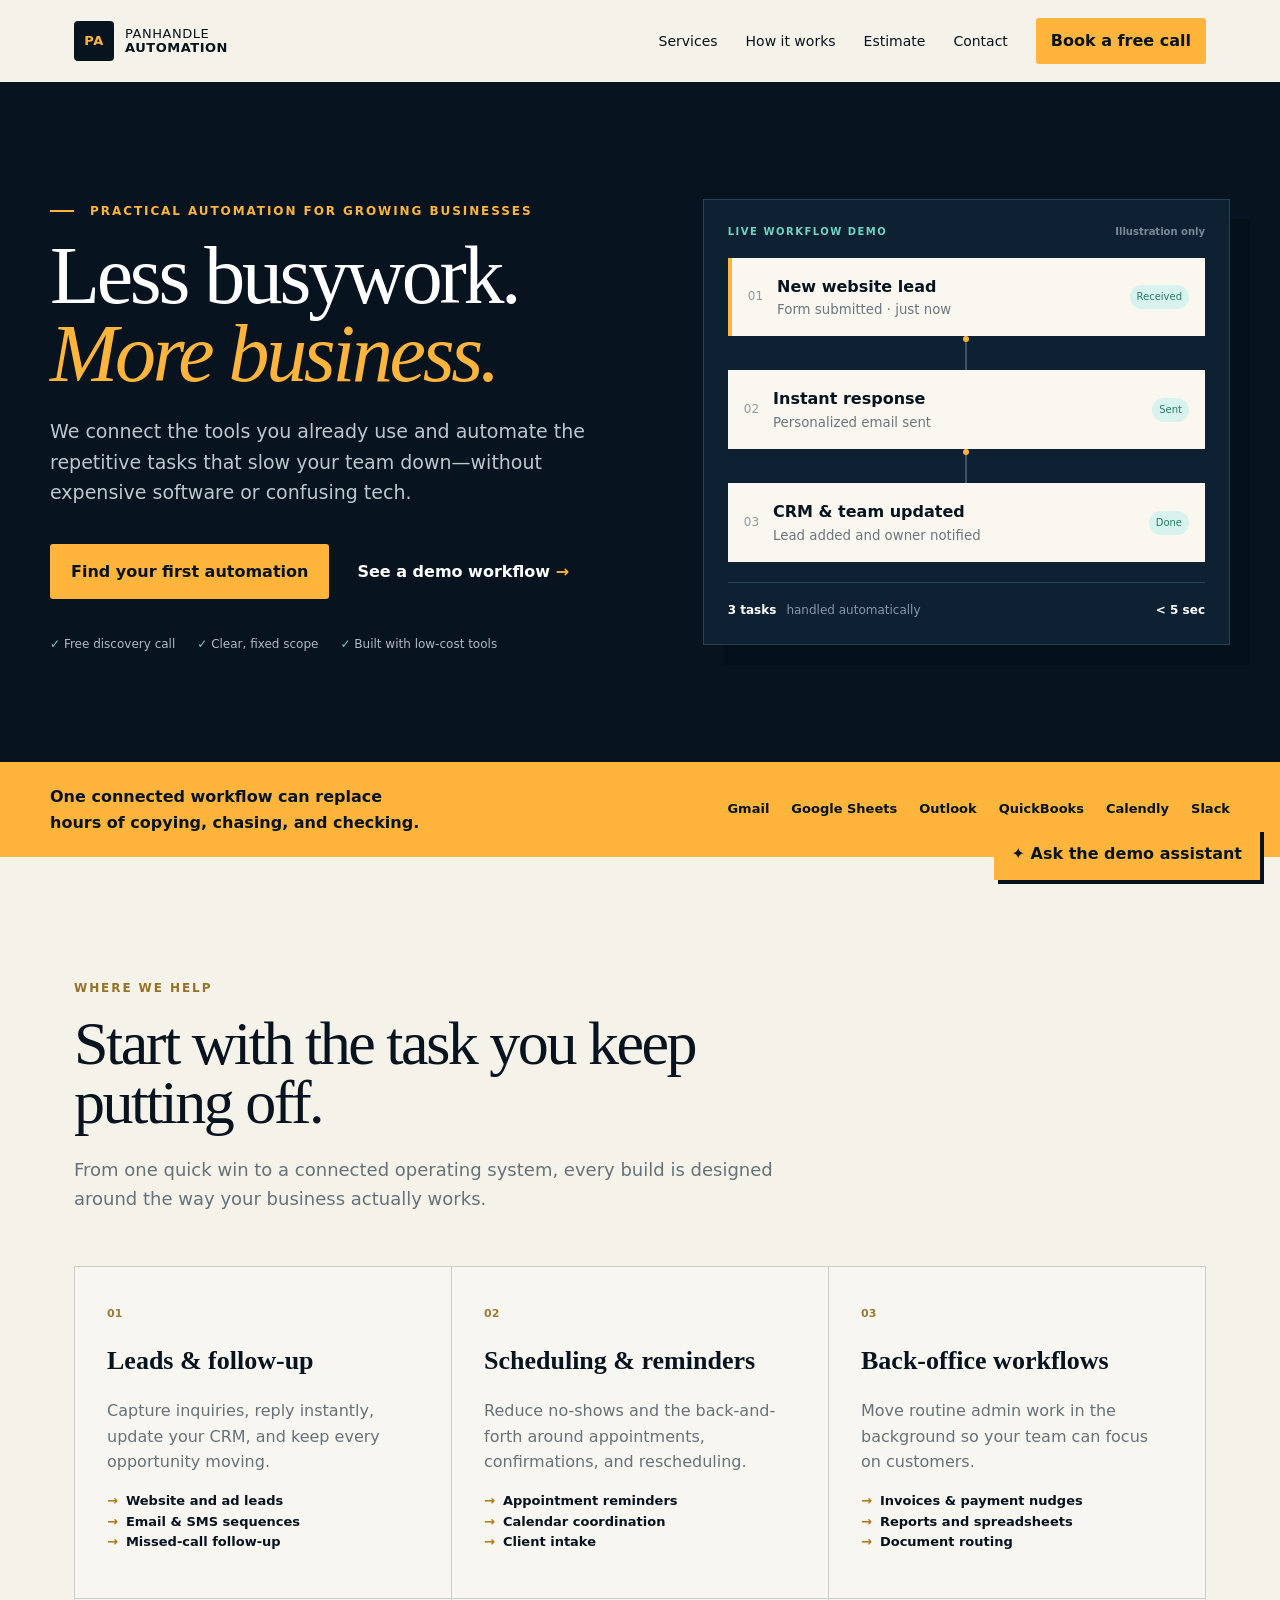
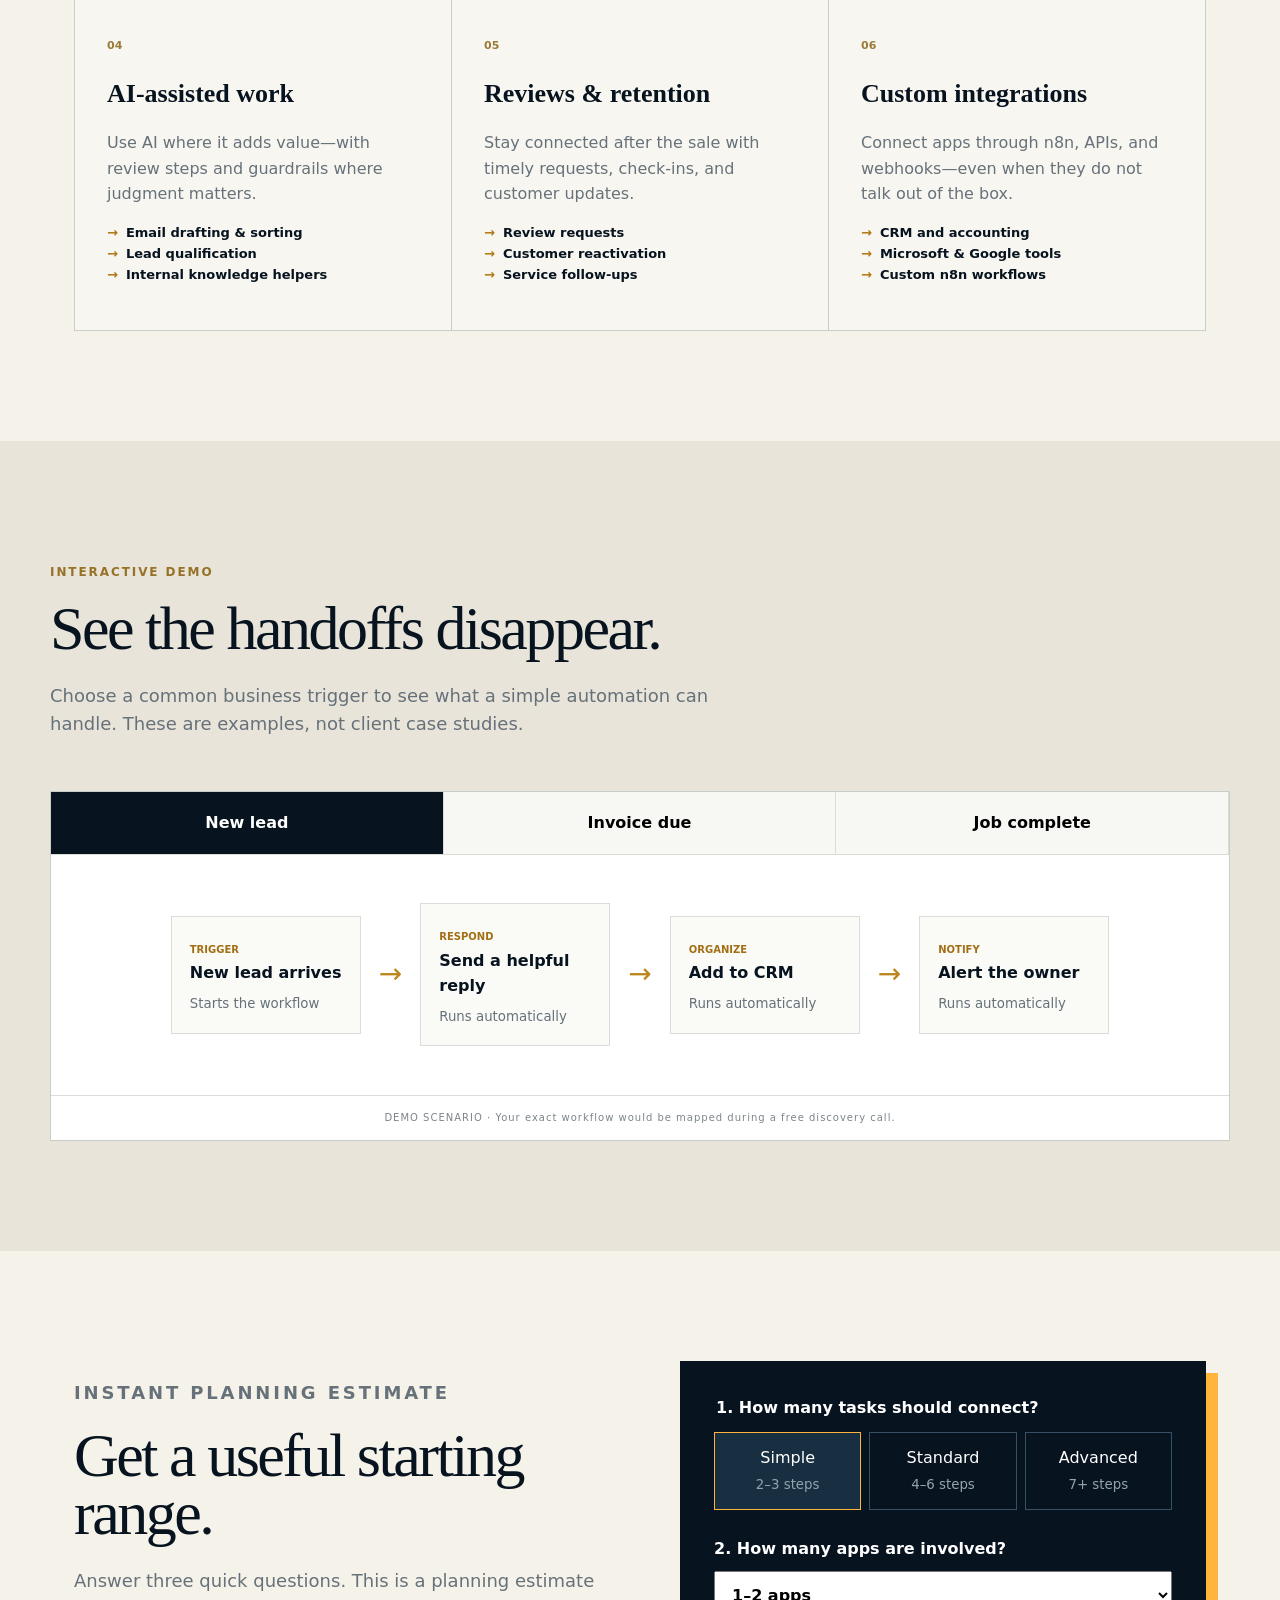
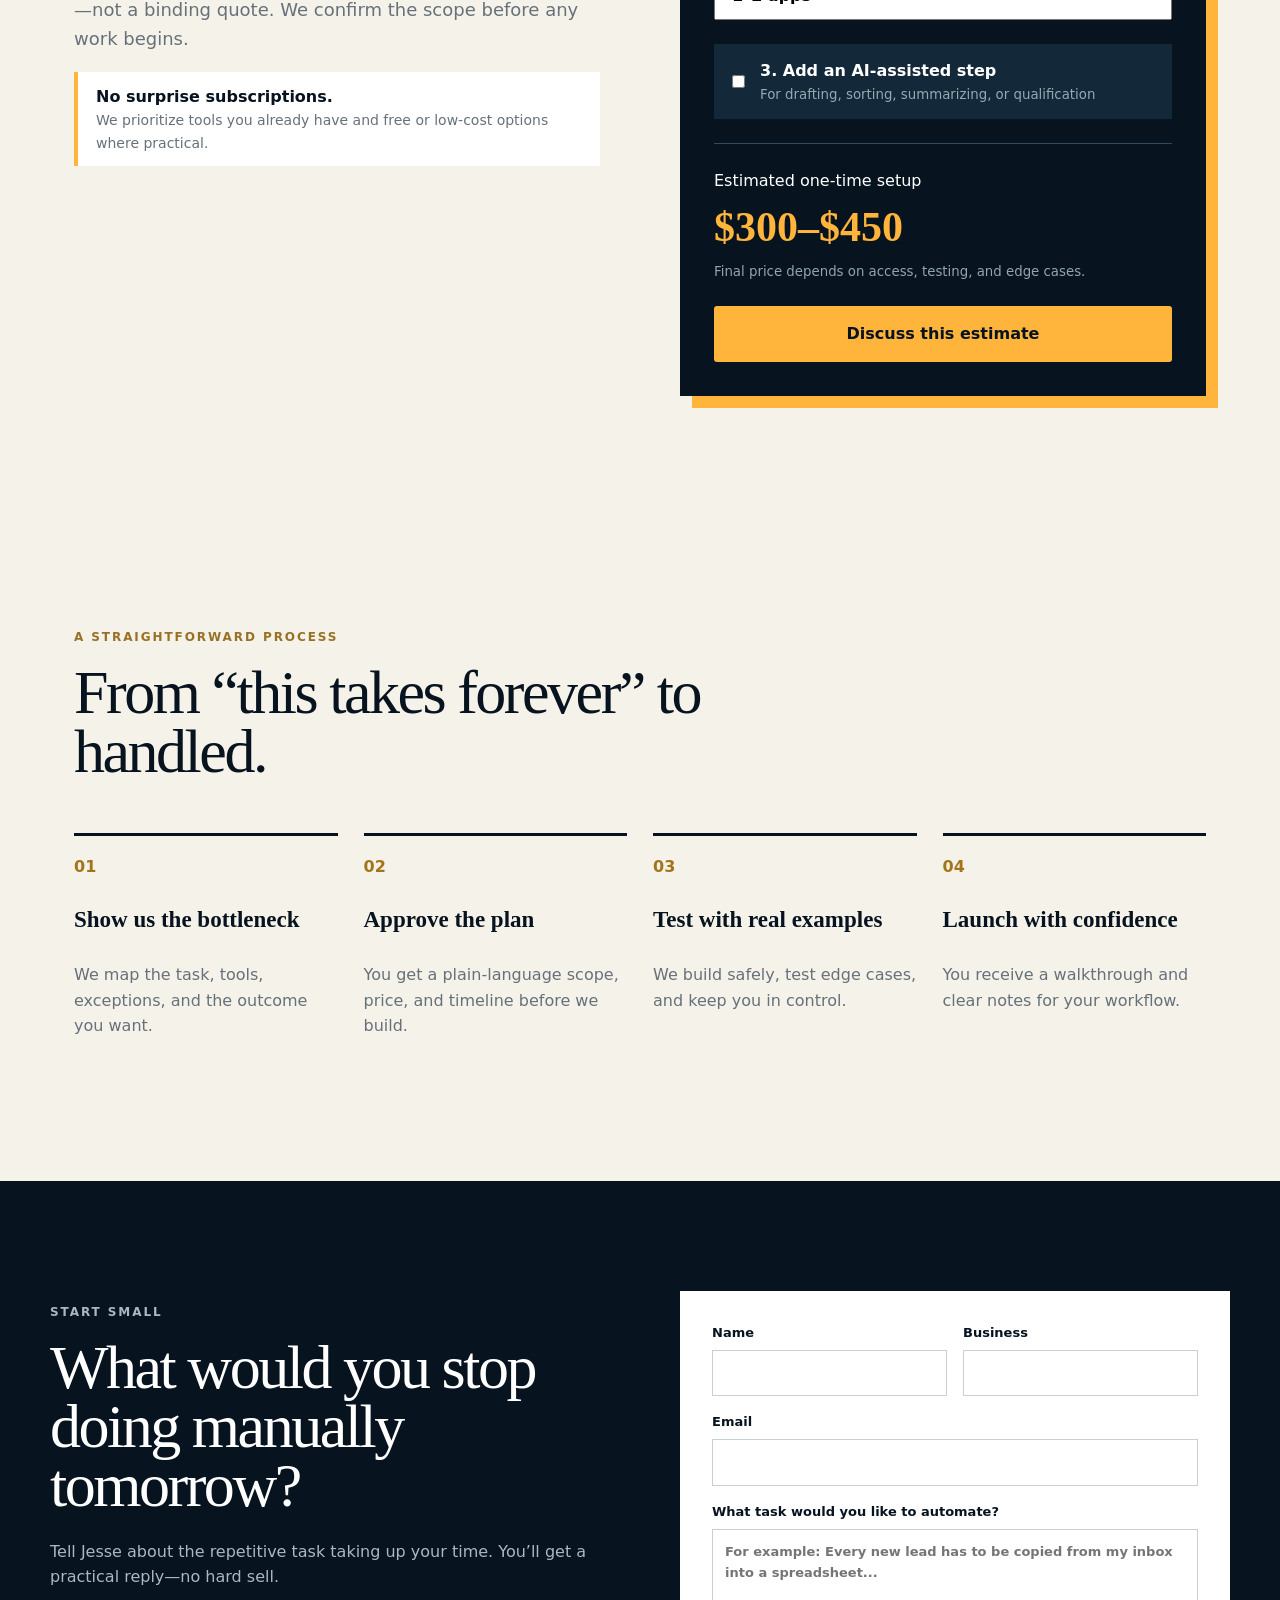
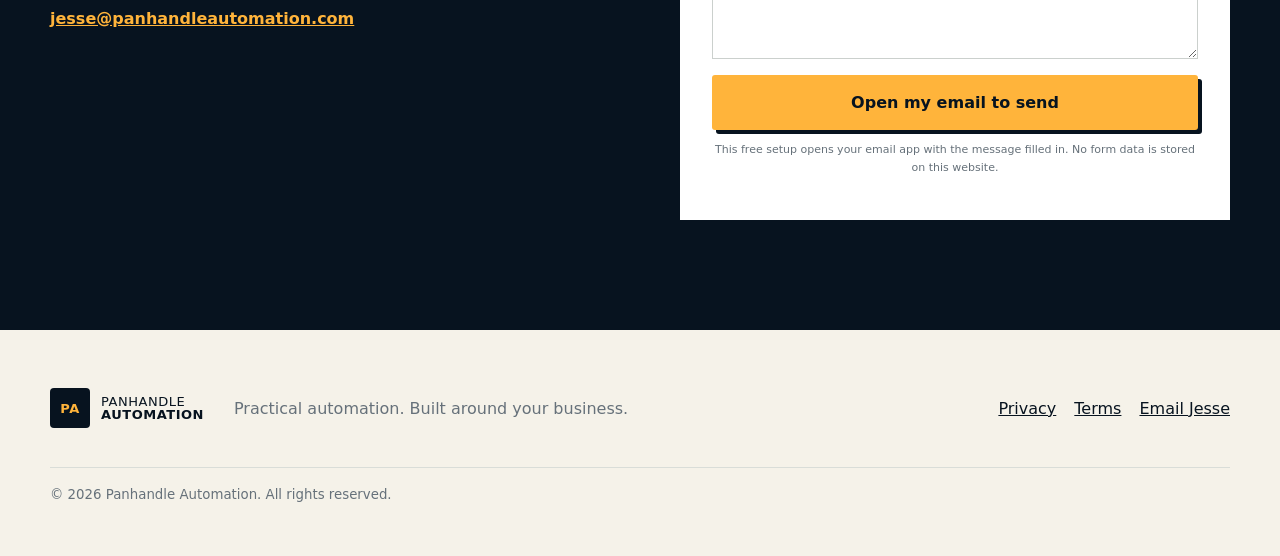
==== index.html @ 97657e89 "Add files via upload" ====
<!doctype html>
<html lang="en">
<head>
  <meta charset="utf-8">
  <meta name="viewport" content="width=device-width,initial-scale=1">
  <title>Panhandle Automation | Practical Workflow Automation for Local Business</title>
  <meta name="description" content="Panhandle Automation builds practical, low-maintenance workflows for lead follow-up, scheduling, reviews, invoicing, email, CRM, and more.">
  <meta name="theme-color" content="#07131f">
  <meta property="og:title" content="Panhandle Automation">
  <meta property="og:description" content="Less busywork. More business. Practical automation for growing teams.">
  <meta property="og:type" content="website">
  <meta property="og:url" content="https://panhandleautomation.com/">
  <meta name="twitter:card" content="summary_large_image">
  <link rel="canonical" href="https://panhandleautomation.com/">
  <link rel="icon" href="assets/favicon.svg" type="image/svg+xml">
  <link rel="stylesheet" href="assets/styles.css">
  <script type="application/ld+json">{"@context":"https://schema.org","@type":"ProfessionalService","name":"Panhandle Automation","url":"https://panhandleautomation.com/","email":"jesse@panhandleautomation.com","description":"Practical workflow automation for local and growing businesses.","areaServed":"Eastern Panhandle, West Virginia"}</script>
</head>
<body>
  <a class="skip" href="#main">Skip to content</a>
  <header class="site-header">
    <a class="brand" href="#top" aria-label="Panhandle Automation home"><span class="brand-mark">PA</span><span>Panhandle<br><b>Automation</b></span></a>
    <button class="menu" aria-expanded="false" aria-controls="nav">Menu</button>
    <nav id="nav" aria-label="Main navigation">
      <a href="#services">Services</a><a href="#workflow">How it works</a><a href="#quote">Estimate</a><a href="#contact">Contact</a>
      <a class="button small" href="mailto:jesse@panhandleautomation.com?subject=Free%20automation%20consultation">Book a free call</a>
    </nav>
  </header>

  <main id="main">
    <section class="hero" id="top">
      <div class="hero-copy reveal">
        <p class="eyebrow"><span></span> Practical automation for growing businesses</p>
        <h1>Less busywork.<br><em>More business.</em></h1>
        <p class="lede">We connect the tools you already use and automate the repetitive tasks that slow your team down—without expensive software or confusing tech.</p>
        <div class="actions"><a class="button" href="#contact">Find your first automation</a><a class="text-link" href="#workflow">See a demo workflow <span>→</span></a></div>
        <div class="trust"><span>✓ Free discovery call</span><span>✓ Clear, fixed scope</span><span>✓ Built with low-cost tools</span></div>
      </div>
      <div class="hero-visual reveal" aria-label="Example automated lead workflow">
        <div class="visual-label">LIVE WORKFLOW DEMO <span>Illustration only</span></div>
        <div class="flow-card active"><i>01</i><div><b>New website lead</b><small>Form submitted · just now</small></div><span class="status">Received</span></div>
        <div class="connector"><span></span></div>
        <div class="flow-card"><i>02</i><div><b>Instant response</b><small>Personalized email sent</small></div><span class="status">Sent</span></div>
        <div class="connector"><span></span></div>
        <div class="flow-card"><i>03</i><div><b>CRM & team updated</b><small>Lead added and owner notified</small></div><span class="status">Done</span></div>
        <div class="time-saved"><strong>3 tasks</strong><span>handled automatically</span><strong>&lt; 5 sec</strong></div>
      </div>
    </section>

    <section class="proof strip"><p>One connected workflow can replace hours of copying, chasing, and checking.</p><div><span>Gmail</span><span>Google Sheets</span><span>Outlook</span><span>QuickBooks</span><span>Calendly</span><span>Slack</span></div></section>

    <section class="section" id="services">
      <div class="section-head reveal"><p class="eyebrow">Where we help</p><h2>Start with the task you keep putting off.</h2><p>From one quick win to a connected operating system, every build is designed around the way your business actually works.</p></div>
      <div class="cards">
        <article class="service reveal"><span>01</span><h3>Leads & follow-up</h3><p>Capture inquiries, reply instantly, update your CRM, and keep every opportunity moving.</p><ul><li>Website and ad leads</li><li>Email & SMS sequences</li><li>Missed-call follow-up</li></ul></article>
        <article class="service reveal"><span>02</span><h3>Scheduling & reminders</h3><p>Reduce no-shows and the back-and-forth around appointments, confirmations, and rescheduling.</p><ul><li>Appointment reminders</li><li>Calendar coordination</li><li>Client intake</li></ul></article>
        <article class="service reveal"><span>03</span><h3>Back-office workflows</h3><p>Move routine admin work in the background so your team can focus on customers.</p><ul><li>Invoices & payment nudges</li><li>Reports and spreadsheets</li><li>Document routing</li></ul></article>
        <article class="service reveal"><span>04</span><h3>AI-assisted work</h3><p>Use AI where it adds value—with review steps and guardrails where judgment matters.</p><ul><li>Email drafting & sorting</li><li>Lead qualification</li><li>Internal knowledge helpers</li></ul></article>
        <article class="service reveal"><span>05</span><h3>Reviews & retention</h3><p>Stay connected after the sale with timely requests, check-ins, and customer updates.</p><ul><li>Review requests</li><li>Customer reactivation</li><li>Service follow-ups</li></ul></article>
        <article class="service reveal"><span>06</span><h3>Custom integrations</h3><p>Connect apps through n8n, APIs, and webhooks—even when they do not talk out of the box.</p><ul><li>CRM and accounting</li><li>Microsoft & Google tools</li><li>Custom n8n workflows</li></ul></article>
      </div>
    </section>

    <section class="section workflow-section" id="workflow">
      <div class="section-head reveal"><p class="eyebrow">Interactive demo</p><h2>See the handoffs disappear.</h2><p>Choose a common business trigger to see what a simple automation can handle. These are examples, not client case studies.</p></div>
      <div class="demo reveal">
        <div class="demo-tabs" role="tablist" aria-label="Workflow examples">
          <button class="tab active" role="tab" aria-selected="true" data-flow="lead">New lead</button>
          <button class="tab" role="tab" aria-selected="false" data-flow="invoice">Invoice due</button>
          <button class="tab" role="tab" aria-selected="false" data-flow="review">Job complete</button>
        </div>
        <div class="demo-canvas" id="demoCanvas"></div>
        <p class="demo-note">DEMO SCENARIO · Your exact workflow would be mapped during a free discovery call.</p>
      </div>
    </section>

    <section class="section quote-section" id="quote">
      <div class="quote-copy reveal"><p class="eyebrow">Instant planning estimate</p><h2>Get a useful starting range.</h2><p>Answer three quick questions. This is a planning estimate—not a binding quote. We confirm the scope before any work begins.</p><div class="quote-promise"><b>No surprise subscriptions.</b><span>We prioritize tools you already have and free or low-cost options where practical.</span></div></div>
      <form class="calculator reveal" id="calculator">
        <fieldset><legend>1. How many tasks should connect?</legend><div class="choice-row"><label><input type="radio" name="steps" value="300" checked><span>Simple<br><small>2–3 steps</small></span></label><label><input type="radio" name="steps" value="650"><span>Standard<br><small>4–6 steps</small></span></label><label><input type="radio" name="steps" value="1200"><span>Advanced<br><small>7+ steps</small></span></label></div></fieldset>
        <label class="select-label">2. How many apps are involved?<select id="apps"><option value="0">1–2 apps</option><option value="200">3–4 apps</option><option value="450">5+ apps or a custom API</option></select></label>
        <label class="check"><input id="ai" type="checkbox" value="250"><span><b>3. Add an AI-assisted step</b><small>For drafting, sorting, summarizing, or qualification</small></span></label>
        <div class="estimate"><span>Estimated one-time setup</span><strong id="estimate">$300–$500</strong><small>Final price depends on access, testing, and edge cases.</small></div>
        <a class="button full" id="estimateLink" href="mailto:jesse@panhandleautomation.com">Discuss this estimate</a>
      </form>
    </section>

    <section class="section process">
      <div class="section-head reveal"><p class="eyebrow">A straightforward process</p><h2>From “this takes forever” to handled.</h2></div>
      <ol><li class="reveal"><b>01</b><h3>Show us the bottleneck</h3><p>We map the task, tools, exceptions, and the outcome you want.</p></li><li class="reveal"><b>02</b><h3>Approve the plan</h3><p>You get a plain-language scope, price, and timeline before we build.</p></li><li class="reveal"><b>03</b><h3>Test with real examples</h3><p>We build safely, test edge cases, and keep you in control.</p></li><li class="reveal"><b>04</b><h3>Launch with confidence</h3><p>You receive a walkthrough and clear notes for your workflow.</p></li></ol>
    </section>

    <section class="section contact" id="contact">
      <div class="contact-copy reveal"><p class="eyebrow">Start small</p><h2>What would you stop doing manually tomorrow?</h2><p>Tell Jesse about the repetitive task taking up your time. You’ll get a practical reply—no hard sell.</p><a href="mailto:jesse@panhandleautomation.com">jesse@panhandleautomation.com</a></div>
      <form class="contact-form reveal" id="contactForm">
        <div class="field-pair"><label>Name<input required name="name" autocomplete="name"></label><label>Business<input name="business" autocomplete="organization"></label></div>
        <label>Email<input required type="email" name="email" autocomplete="email"></label>
        <label>What task would you like to automate?<textarea required name="message" rows="5" placeholder="For example: Every new lead has to be copied from my inbox into a spreadsheet..."></textarea></label>
        <button class="button full" type="submit">Open my email to send</button>
        <p class="form-note">This free setup opens your email app with the message filled in. No form data is stored on this website.</p>
      </form>
    </section>
  </main>

  <footer><a class="brand" href="#top"><span class="brand-mark">PA</span><span>Panhandle<br><b>Automation</b></span></a><p>Practical automation. Built around your business.</p><div><a href="privacy.html">Privacy</a><a href="terms.html">Terms</a><a href="mailto:jesse@panhandleautomation.com">Email Jesse</a></div><small>© <span id="year"></span> Panhandle Automation. All rights reserved.</small></footer>

  <button class="assistant-launch" id="assistantLaunch" aria-expanded="false" aria-controls="assistant"><span>✦</span> Ask the demo assistant</button>
  <aside class="assistant" id="assistant" aria-hidden="true">
    <div class="assistant-head"><div><span>✦</span><b>Automation Finder</b><small>Demo lead assistant</small></div><button id="assistantClose" aria-label="Close assistant">×</button></div>
    <div class="chat" id="chat"><div class="bot">Hi! I can help you spot a good first automation. What takes the most time right now?</div></div>
    <div class="quick" id="quick"><button>Following up with leads</button><button>Scheduling & reminders</button><button>Invoices & admin</button><button>Something else</button></div>
    <p class="assistant-note">DEMO ONLY · No AI service or data storage</p>
  </aside>
  <script src="assets/app.js"></script>
</body>
</html>
---- assets/styles.css ----
:root{--ink:#07131f;--paper:#f5f2e9;--white:#fff;--amber:#ffb43b;--aqua:#6dd5c3;--muted:#66717a;--line:#d9ddd8;--max:1180px}*{box-sizing:border-box}html{scroll-behavior:smooth}body{margin:0;background:var(--paper);color:var(--ink);font-family:Inter,ui-sans-serif,system-ui,-apple-system,"Segoe UI",sans-serif;line-height:1.6}a{color:inherit}button,input,select,textarea{font:inherit}.skip{position:absolute;left:-999px;top:8px;background:#fff;padding:10px;z-index:100}.skip:focus{left:8px}.site-header{height:82px;display:flex;align-items:center;justify-content:space-between;max-width:var(--max);margin:auto;padding:0 24px}.brand{display:flex;gap:11px;align-items:center;text-decoration:none;font-size:13px;line-height:1.05;letter-spacing:.04em;text-transform:uppercase}.brand-mark{width:40px;height:40px;display:grid;place-items:center;background:var(--ink);color:var(--amber);font-weight:900;border-radius:4px}.site-header nav{display:flex;align-items:center;gap:28px}.site-header nav>a:not(.button){font-size:14px;text-decoration:none}.menu{display:none}.button{display:inline-flex;align-items:center;justify-content:center;background:var(--amber);color:var(--ink);border:0;border-radius:3px;padding:15px 21px;font-weight:800;text-decoration:none;cursor:pointer;box-shadow:4px 4px 0 var(--ink);transition:.2s}.button:hover{transform:translate(-2px,-2px);box-shadow:6px 6px 0 var(--ink)}.button.small{padding:10px 15px;box-shadow:none}.button.full{width:100%}.hero{min-height:680px;background:var(--ink);color:#fff;padding:92px max(24px,calc((100vw - var(--max))/2));display:grid;grid-template-columns:1.05fr .95fr;gap:70px;align-items:center;overflow:hidden}.eyebrow{font-size:12px;font-weight:900;text-transform:uppercase;letter-spacing:.16em;color:#977126}.hero .eyebrow{color:var(--amber)}.eyebrow span{display:inline-block;width:24px;height:2px;background:currentColor;vertical-align:middle;margin-right:10px}.hero h1,.section h2,.contact h2{font-family:Georgia,"Times New Roman",serif;font-weight:400;letter-spacing:-.04em;line-height:.95;margin:16px 0 24px}.hero h1{font-size:clamp(52px,6.4vw,88px)}.hero h1 em{color:var(--amber);font-weight:400}.lede{font-size:19px;color:#bdc8ce;max-width:620px}.actions{display:flex;align-items:center;gap:28px;margin:36px 0}.text-link{color:#fff;font-weight:700;text-decoration:none}.text-link span{color:var(--amber)}.trust{display:flex;gap:22px;flex-wrap:wrap;color:#aebbc2;font-size:12px}.trust span::first-letter{color:var(--aqua)}.hero-visual{background:#0d2132;border:1px solid #274052;padding:24px;box-shadow:20px 20px 0 #04101a;transform:rotate(1deg)}.visual-label{display:flex;justify-content:space-between;color:var(--aqua);font-size:10px;letter-spacing:.15em;font-weight:800;margin-bottom:18px}.visual-label span{color:#768b98;letter-spacing:0}.flow-card{display:flex;align-items:center;gap:14px;background:#f9f7ef;color:var(--ink);padding:16px}.flow-card.active{border-left:4px solid var(--amber)}.flow-card i{font-style:normal;color:#929ba0;font-size:12px}.flow-card div{display:flex;flex-direction:column;flex:1}.flow-card small{color:#6b767e}.status{font-size:10px;color:#237d69;background:#d8f3ed;padding:4px 7px;border-radius:20px}.connector{height:34px;width:2px;background:#3a5668;margin:auto;position:relative}.connector span{position:absolute;width:6px;height:6px;border-radius:50%;background:var(--amber);left:-2px;animation:travel 2s infinite}.time-saved{display:grid;grid-template-columns:auto 1fr auto;gap:10px;align-items:center;border-top:1px solid #2c4557;margin-top:20px;padding-top:18px;font-size:12px;color:#8299a7}.time-saved strong{color:#fff}.strip{background:var(--amber);padding:22px max(24px,calc((100vw - var(--max))/2));display:flex;justify-content:space-between;align-items:center;gap:20px}.strip p{font-weight:800;margin:0;max-width:380px}.strip div{display:flex;gap:22px;flex-wrap:wrap;font-size:13px;font-weight:800}.section{max-width:var(--max);margin:auto;padding:110px 24px}.section-head{max-width:700px;margin-bottom:52px}.section h2,.contact h2{font-size:clamp(40px,5vw,62px)}.section-head>p:last-child{color:var(--muted);font-size:18px}.cards{display:grid;grid-template-columns:repeat(3,1fr);border-top:1px solid #c9cec9;border-left:1px solid #c9cec9}.service{padding:32px;border-right:1px solid #c9cec9;border-bottom:1px solid #c9cec9;background:rgba(255,255,255,.3);transition:.2s}.service:hover{background:#fff;transform:translateY(-4px)}.service>span{color:#9a7a37;font-size:11px;font-weight:900}.service h3{font-family:Georgia,serif;font-size:26px;margin:16px 0 8px}.service p{color:var(--muted)}.service ul{list-style:none;padding:0;font-size:13px;font-weight:700}.service li::before{content:"→";color:#b27714;margin-right:8px}.workflow-section{max-width:none;background:#e8e4d9;padding-left:max(24px,calc((100vw - var(--max))/2));padding-right:max(24px,calc((100vw - var(--max))/2))}.demo{background:#fff;border:1px solid #c8cdc9}.demo-tabs{display:flex;border-bottom:1px solid var(--line)}.tab{flex:1;border:0;border-right:1px solid var(--line);padding:18px;background:#f7f7f4;font-weight:800;cursor:pointer}.tab.active{background:var(--ink);color:#fff}.demo-canvas{min-height:240px;padding:42px;display:flex;align-items:center;justify-content:center;gap:18px}.node{width:190px;min-height:118px;padding:18px;border:1px solid var(--line);background:#fafaf7;position:relative}.node b,.node small{display:block}.node small{color:var(--muted);margin-top:7px}.node i{font-style:normal;font-size:10px;color:#a26f14;font-weight:900}.arrow{font-size:28px;color:#bd851e;animation:pulse 1.6s infinite}.demo-note{font-size:10px;text-align:center;color:#7b858a;letter-spacing:.1em;border-top:1px solid var(--line);padding:14px;margin:0}.quote-section{display:grid;grid-template-columns:1fr 1fr;gap:80px}.quote-copy>p{color:var(--muted);font-size:18px}.quote-promise{border-left:4px solid var(--amber);padding:12px 18px;display:flex;flex-direction:column;background:#fff}.quote-promise span{color:var(--muted);font-size:14px}.calculator{background:var(--ink);color:#fff;padding:34px;box-shadow:12px 12px 0 var(--amber)}fieldset{border:0;padding:0;margin:0 0 26px}legend,.select-label{font-weight:800;margin-bottom:12px;display:block}.choice-row{display:grid;grid-template-columns:repeat(3,1fr);gap:8px}.choice-row input{position:absolute;opacity:0}.choice-row span{display:block;border:1px solid #365064;padding:12px;text-align:center;cursor:pointer}.choice-row input:checked+span{border-color:var(--amber);background:#182f41}.choice-row small{color:#91a5b0}.select-label select{width:100%;padding:13px;margin-top:10px}.check{display:flex;gap:12px;background:#13293a;padding:14px;margin:24px 0}.check span{display:flex;flex-direction:column}.check small{color:#96a8b2}.estimate{border-top:1px solid #324a5a;padding:24px 0;display:flex;flex-direction:column}.estimate strong{font-family:Georgia,serif;color:var(--amber);font-size:42px}.estimate small{color:#91a5b0}.process ol{list-style:none;padding:0;display:grid;grid-template-columns:repeat(4,1fr);gap:26px}.process li{border-top:3px solid var(--ink);padding-top:18px}.process li b{color:#a4741b}.process li h3{font-family:Georgia,serif;font-size:23px}.process li p{color:var(--muted)}.contact{max-width:none;background:var(--ink);color:#fff;padding-left:max(24px,calc((100vw - var(--max))/2));padding-right:max(24px,calc((100vw - var(--max))/2));display:grid;grid-template-columns:1fr 1fr;gap:80px}.contact-copy>p{color:#aab8c0}.contact-copy>a{color:var(--amber);font-weight:800}.contact-form{background:#fff;color:var(--ink);padding:32px}.contact-form label{display:flex;flex-direction:column;font-size:13px;font-weight:800;margin-bottom:16px}.contact-form input,.contact-form textarea{margin-top:6px;padding:12px;border:1px solid #cbd0cd}.field-pair{display:grid;grid-template-columns:1fr 1fr;gap:16px}.form-note{font-size:11px;color:var(--muted);text-align:center}footer{padding:50px max(24px,calc((100vw - var(--max))/2));display:grid;grid-template-columns:auto 1fr auto;gap:30px;align-items:center}footer p{color:var(--muted)}footer div{display:flex;gap:18px}footer small{grid-column:1/-1;color:var(--muted);border-top:1px solid var(--line);padding-top:16px}.assistant-launch{position:fixed;right:20px;bottom:20px;z-index:20;border:0;background:var(--amber);color:var(--ink);padding:13px 18px;font-weight:900;box-shadow:4px 4px 0 var(--ink);cursor:pointer}.assistant{position:fixed;right:20px;bottom:76px;width:min(380px,calc(100vw - 30px));background:#fff;z-index:30;box-shadow:0 18px 70px #0005;border:1px solid #cdd2ce;display:none}.assistant.open{display:block}.assistant-head{background:var(--ink);color:#fff;padding:16px;display:flex;justify-content:space-between}.assistant-head>div{display:grid;grid-template-columns:auto 1fr;column-gap:10px}.assistant-head>div span{grid-row:1/3;color:var(--amber)}.assistant-head small{color:#9cafba}.assistant-head button{border:0;background:transparent;color:#fff;font-size:24px}.chat{padding:18px;max-height:250px;overflow:auto}.bot,.user{padding:11px 13px;border-radius:10px;margin-bottom:10px;font-size:14px}.bot{background:#edf0ed;margin-right:35px}.user{background:#ffdf9d;margin-left:45px}.quick{display:grid;gap:7px;padding:0 18px 14px}.quick button{border:1px solid #c6ccc8;background:#fff;padding:9px;text-align:left;cursor:pointer}.assistant-note{font-size:9px;text-align:center;color:#78838a;border-top:1px solid var(--line);padding:8px;margin:0}.reveal{opacity:0;transform:translateY(18px);transition:.7s}.reveal.visible{opacity:1;transform:none}@keyframes travel{from{top:0}to{top:28px}}@keyframes pulse{50%{transform:translateX(5px);opacity:.5}}@media(max-width:850px){.site-header nav{display:none;position:absolute;z-index:10;top:72px;left:12px;right:12px;background:#fff;padding:20px;flex-direction:column;align-items:stretch;box-shadow:0 12px 30px #0002}.site-header nav.open{display:flex}.menu{display:block;border:1px solid var(--ink);background:transparent;padding:8px 12px}.hero{grid-template-columns:1fr;padding-top:70px}.strip{align-items:flex-start;flex-direction:column}.cards{grid-template-columns:1fr 1fr}.quote-section,.contact{grid-template-columns:1fr}.process ol{grid-template-columns:1fr 1fr}.demo-canvas{overflow:auto;justify-content:flex-start}.node{min-width:170px}footer{grid-template-columns:1fr}footer small{grid-column:auto}}@media(max-width:560px){.hero{padding:62px 20px}.hero h1{font-size:50px}.actions{align-items:flex-start;flex-direction:column}.cards{grid-template-columns:1fr}.section{padding:78px 20px}.choice-row{grid-template-columns:1fr}.process ol{grid-template-columns:1fr}.field-pair{grid-template-columns:1fr}.demo-canvas{padding:24px 15px}.node{min-width:145px}.arrow{font-size:20px}footer div{flex-direction:column}.assistant-launch{font-size:12px}}@media(prefers-reduced-motion:reduce){html{scroll-behavior:auto}.reveal{opacity:1;transform:none;transition:none}.connector span,.arrow{animation:none}}
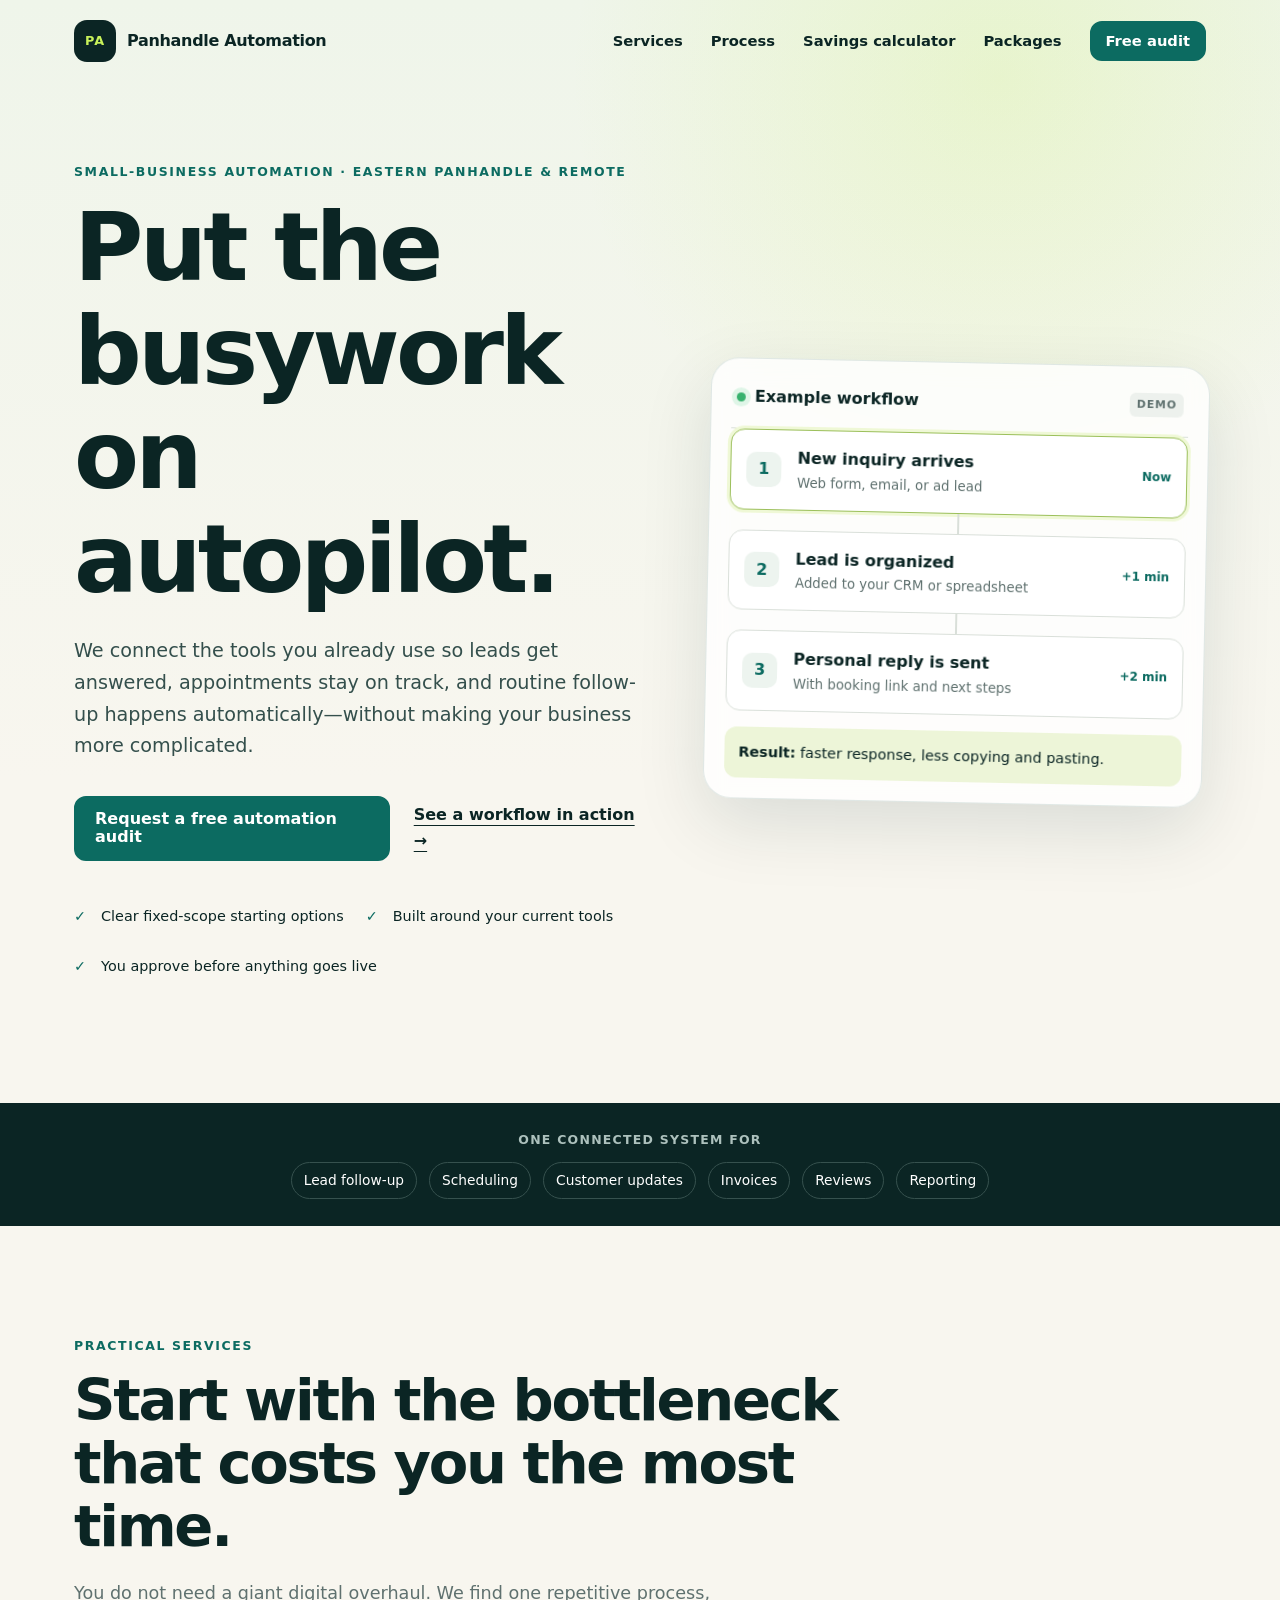
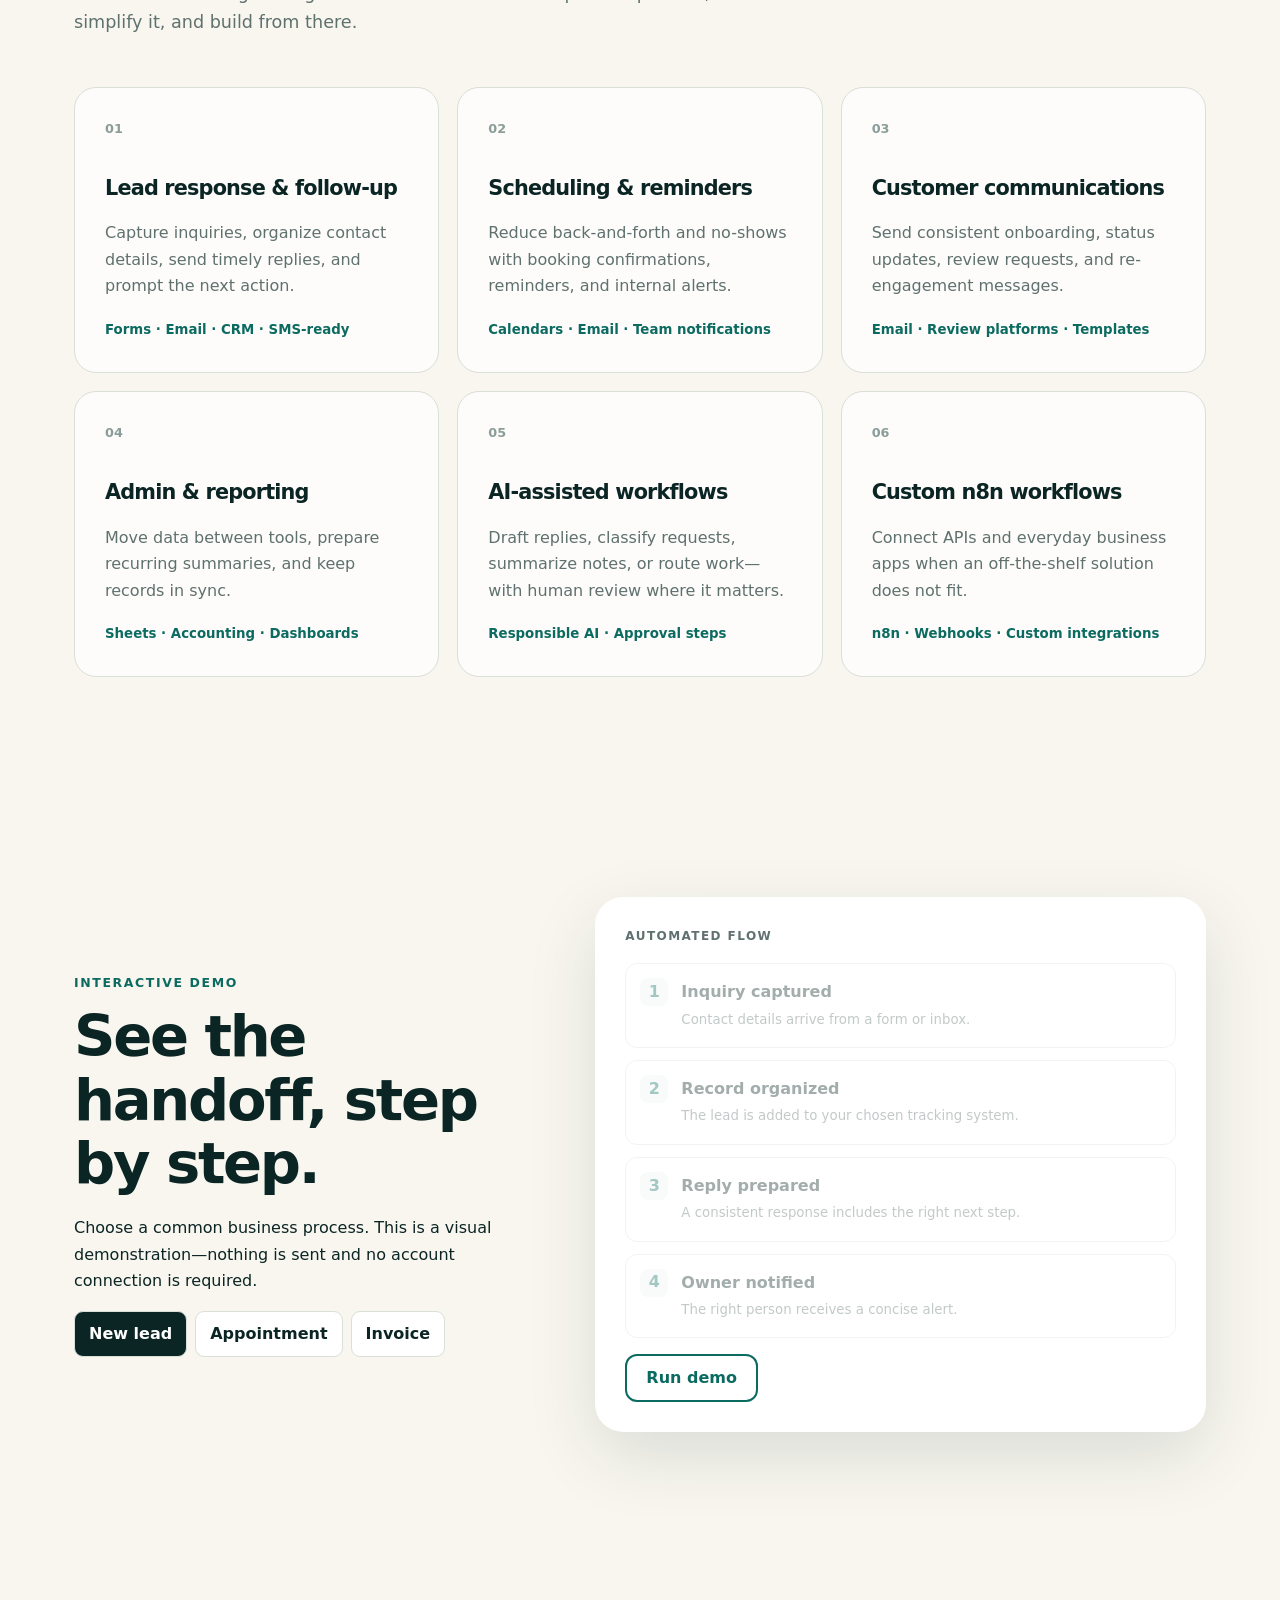
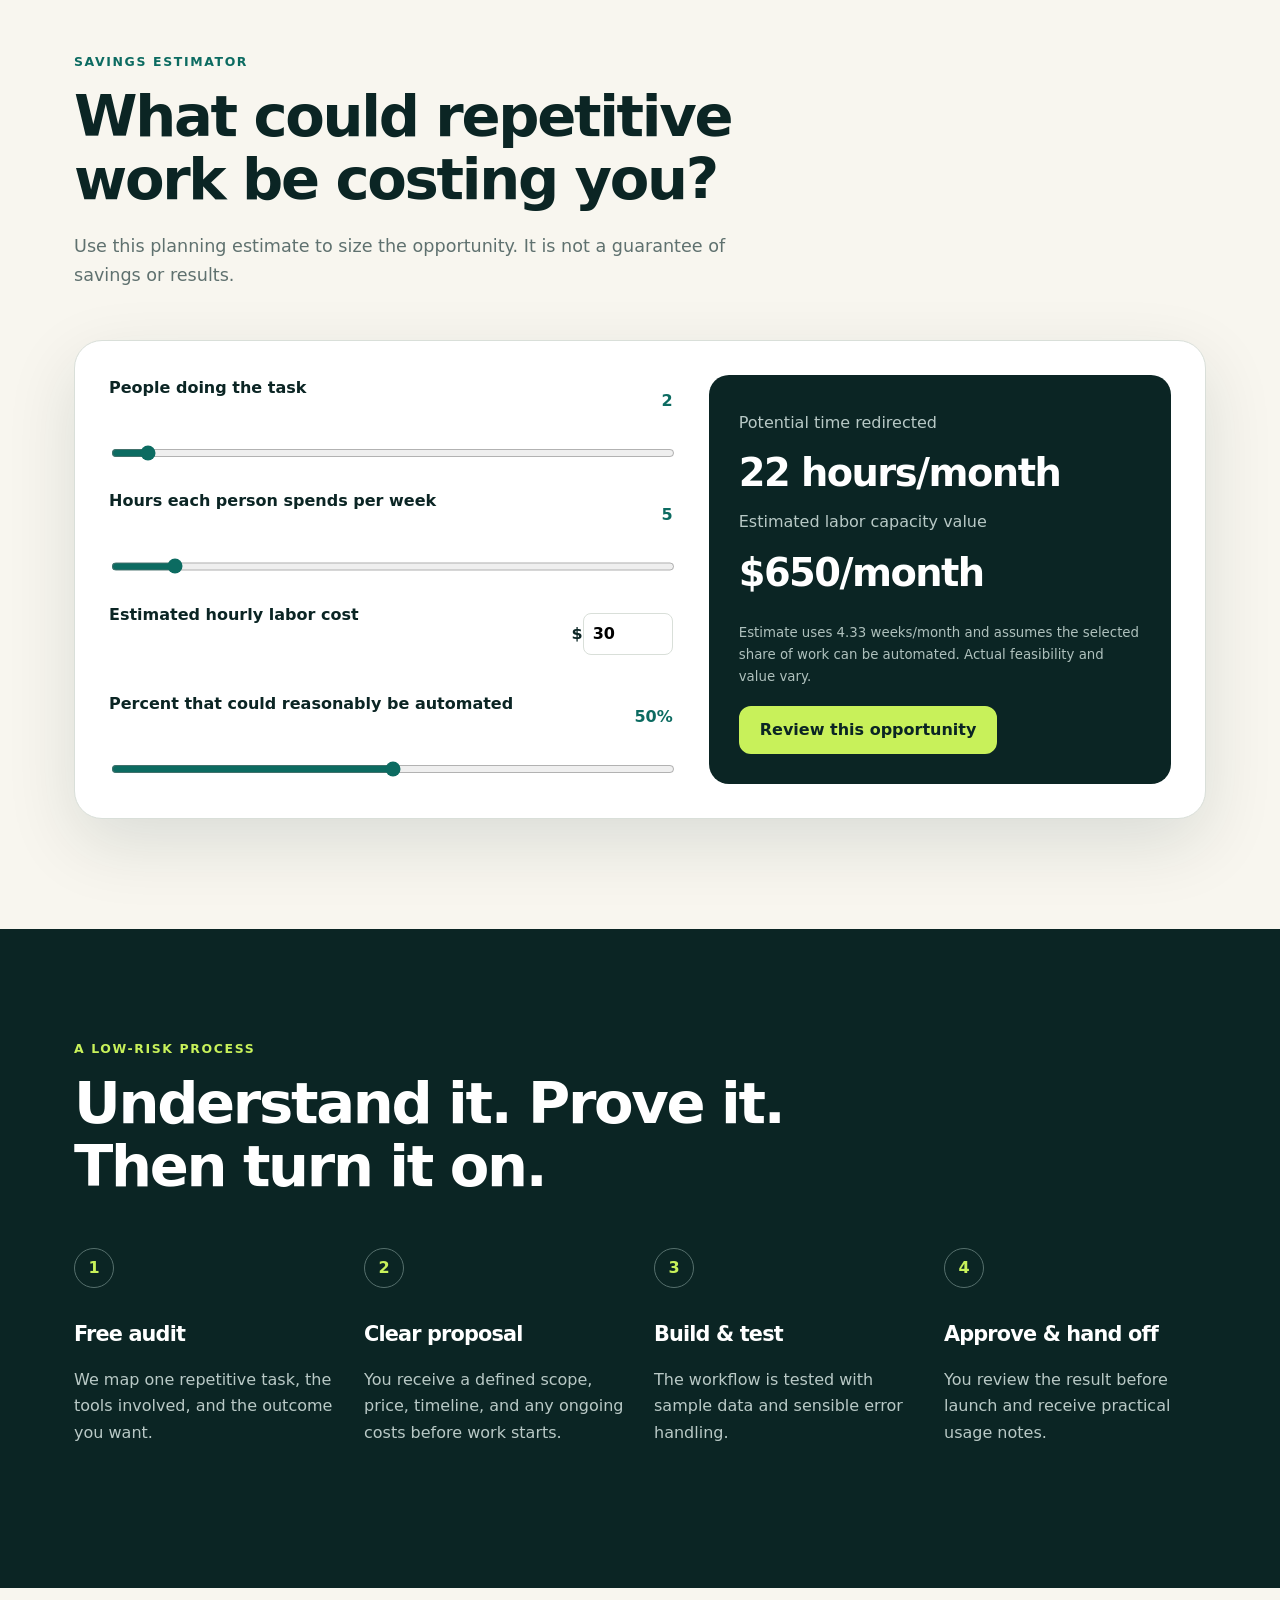
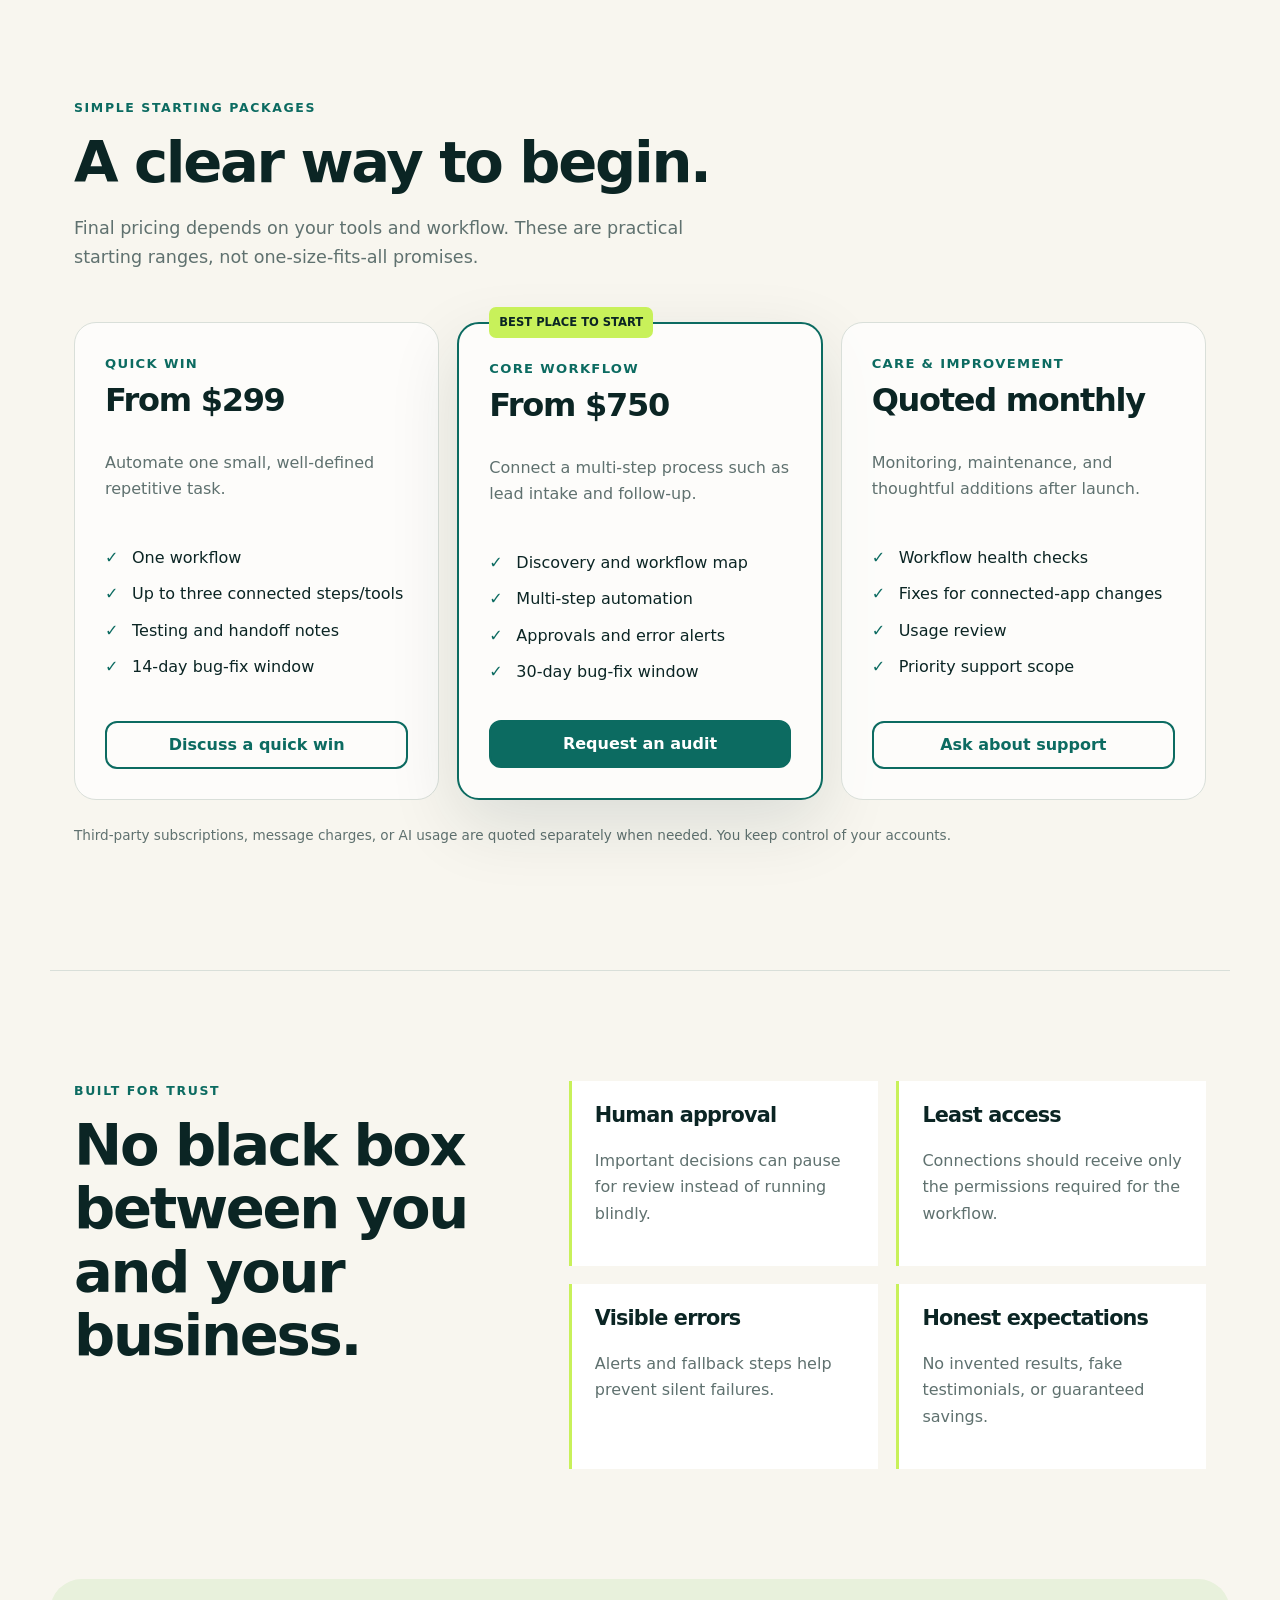
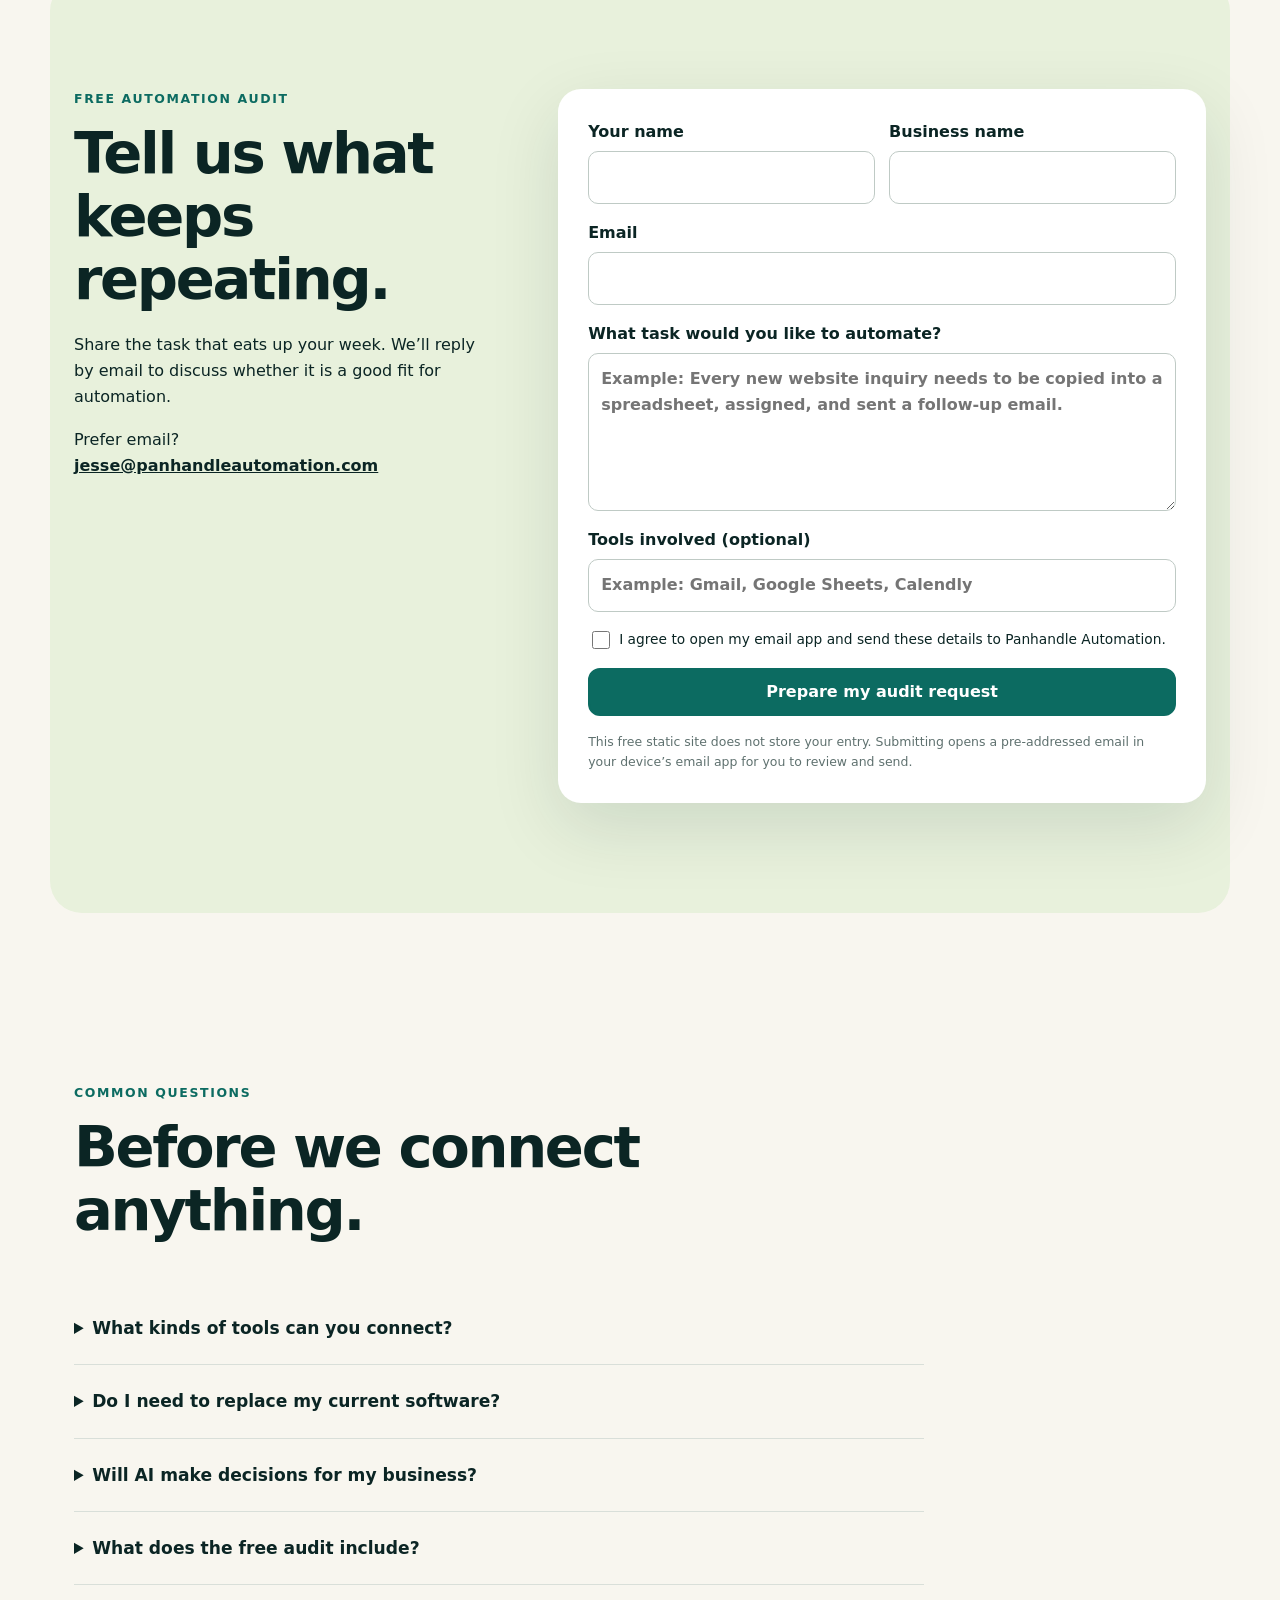
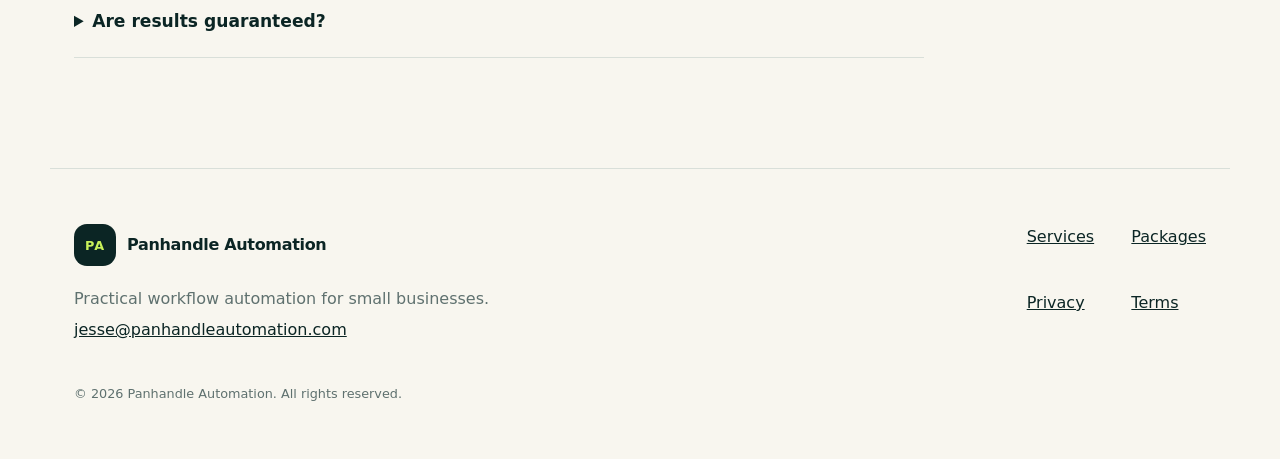
==== commit e0c50dbb: "Add files via upload" ====
--- a/index.html
+++ b/index.html
@@ -3,114 +3,206 @@
 <head>
   <meta charset="utf-8">
   <meta name="viewport" content="width=device-width,initial-scale=1">
-  <title>Panhandle Automation | Practical Workflow Automation for Local Business</title>
-  <meta name="description" content="Panhandle Automation builds practical, low-maintenance workflows for lead follow-up, scheduling, reviews, invoicing, email, CRM, and more.">
-  <meta name="theme-color" content="#07131f">
-  <meta property="og:title" content="Panhandle Automation">
-  <meta property="og:description" content="Less busywork. More business. Practical automation for growing teams.">
+  <title>Panhandle Automation | Practical Business Automation</title>
+  <meta name="description" content="Panhandle Automation helps small businesses save time, respond faster, and reduce repetitive work with practical workflow automation. Request a free automation audit.">
+  <link rel="canonical" href="https://panhandleautomation.com/">
+  <meta name="theme-color" content="#081c1c">
   <meta property="og:type" content="website">
   <meta property="og:url" content="https://panhandleautomation.com/">
-  <meta name="twitter:card" content="summary_large_image">
-  <link rel="canonical" href="https://panhandleautomation.com/">
-  <link rel="icon" href="assets/favicon.svg" type="image/svg+xml">
-  <link rel="stylesheet" href="assets/styles.css">
-  <script type="application/ld+json">{"@context":"https://schema.org","@type":"ProfessionalService","name":"Panhandle Automation","url":"https://panhandleautomation.com/","email":"jesse@panhandleautomation.com","description":"Practical workflow automation for local and growing businesses.","areaServed":"Eastern Panhandle, West Virginia"}</script>
+  <meta property="og:title" content="Panhandle Automation | Put repetitive work on autopilot">
+  <meta property="og:description" content="Practical automations for leads, scheduling, follow-up, reviews, invoices, and everyday operations.">
+  <meta name="twitter:card" content="summary">
+  <link rel="stylesheet" href="styles.css">
+  <script type="application/ld+json">
+  {"@context":"https://schema.org","@type":"ProfessionalService","name":"Panhandle Automation","url":"https://panhandleautomation.com/","email":"jesse@panhandleautomation.com","areaServed":"Eastern Panhandle, West Virginia","description":"Workflow automation services for small businesses.","priceRange":"$$"}
+  </script>
 </head>
 <body>
-  <a class="skip" href="#main">Skip to content</a>
+  <a class="skip-link" href="#main">Skip to content</a>
   <header class="site-header">
-    <a class="brand" href="#top" aria-label="Panhandle Automation home"><span class="brand-mark">PA</span><span>Panhandle<br><b>Automation</b></span></a>
-    <button class="menu" aria-expanded="false" aria-controls="nav">Menu</button>
-    <nav id="nav" aria-label="Main navigation">
-      <a href="#services">Services</a><a href="#workflow">How it works</a><a href="#quote">Estimate</a><a href="#contact">Contact</a>
-      <a class="button small" href="mailto:jesse@panhandleautomation.com?subject=Free%20automation%20consultation">Book a free call</a>
+    <a class="brand" href="#top" aria-label="Panhandle Automation home">
+      <span class="brand-mark" aria-hidden="true">PA</span>
+      <span>Panhandle <strong>Automation</strong></span>
+    </a>
+    <button class="menu-button" type="button" aria-expanded="false" aria-controls="site-nav"><span aria-hidden="true">☰</span><span class="sr-only">Open menu</span></button>
+    <nav id="site-nav" aria-label="Main navigation">
+      <a href="#services">Services</a>
+      <a href="#process">Process</a>
+      <a href="#calculator">Savings calculator</a>
+      <a href="#packages">Packages</a>
+      <a class="button button-small" href="#audit">Free audit</a>
     </nav>
   </header>
 
   <main id="main">
     <section class="hero" id="top">
-      <div class="hero-copy reveal">
-        <p class="eyebrow"><span></span> Practical automation for growing businesses</p>
-        <h1>Less busywork.<br><em>More business.</em></h1>
-        <p class="lede">We connect the tools you already use and automate the repetitive tasks that slow your team down—without expensive software or confusing tech.</p>
-        <div class="actions"><a class="button" href="#contact">Find your first automation</a><a class="text-link" href="#workflow">See a demo workflow <span>→</span></a></div>
-        <div class="trust"><span>✓ Free discovery call</span><span>✓ Clear, fixed scope</span><span>✓ Built with low-cost tools</span></div>
-      </div>
-      <div class="hero-visual reveal" aria-label="Example automated lead workflow">
-        <div class="visual-label">LIVE WORKFLOW DEMO <span>Illustration only</span></div>
-        <div class="flow-card active"><i>01</i><div><b>New website lead</b><small>Form submitted · just now</small></div><span class="status">Received</span></div>
-        <div class="connector"><span></span></div>
-        <div class="flow-card"><i>02</i><div><b>Instant response</b><small>Personalized email sent</small></div><span class="status">Sent</span></div>
-        <div class="connector"><span></span></div>
-        <div class="flow-card"><i>03</i><div><b>CRM & team updated</b><small>Lead added and owner notified</small></div><span class="status">Done</span></div>
-        <div class="time-saved"><strong>3 tasks</strong><span>handled automatically</span><strong>&lt; 5 sec</strong></div>
-      </div>
-    </section>
-
-    <section class="proof strip"><p>One connected workflow can replace hours of copying, chasing, and checking.</p><div><span>Gmail</span><span>Google Sheets</span><span>Outlook</span><span>QuickBooks</span><span>Calendly</span><span>Slack</span></div></section>
+      <div class="hero-copy">
+        <p class="eyebrow">Small-business automation · Eastern Panhandle & remote</p>
+        <h1>Put the busywork on autopilot.</h1>
+        <p class="lede">We connect the tools you already use so leads get answered, appointments stay on track, and routine follow-up happens automatically—without making your business more complicated.</p>
+        <div class="hero-actions">
+          <a class="button" href="#audit">Request a free automation audit</a>
+          <a class="text-link" href="#workflow-demo">See a workflow in action <span aria-hidden="true">→</span></a>
+        </div>
+        <ul class="check-list compact" aria-label="Key benefits">
+          <li>Clear fixed-scope starting options</li>
+          <li>Built around your current tools</li>
+          <li>You approve before anything goes live</li>
+        </ul>
+      </div>
+      <div class="workflow-card" aria-label="Example automated lead workflow">
+        <div class="card-top"><span class="status-dot"></span> Example workflow <span class="live-label">DEMO</span></div>
+        <div class="flow-step active"><span>1</span><div><strong>New inquiry arrives</strong><small>Web form, email, or ad lead</small></div><b>Now</b></div>
+        <div class="connector"></div>
+        <div class="flow-step"><span>2</span><div><strong>Lead is organized</strong><small>Added to your CRM or spreadsheet</small></div><b>+1 min</b></div>
+        <div class="connector"></div>
+        <div class="flow-step"><span>3</span><div><strong>Personal reply is sent</strong><small>With booking link and next steps</small></div><b>+2 min</b></div>
+        <div class="flow-result"><strong>Result:</strong> faster response, less copying and pasting.</div>
+      </div>
+    </section>
+
+    <section class="proof-strip" aria-label="What we automate">
+      <p>One connected system for</p>
+      <div><span>Lead follow-up</span><span>Scheduling</span><span>Customer updates</span><span>Invoices</span><span>Reviews</span><span>Reporting</span></div>
+    </section>
 
     <section class="section" id="services">
-      <div class="section-head reveal"><p class="eyebrow">Where we help</p><h2>Start with the task you keep putting off.</h2><p>From one quick win to a connected operating system, every build is designed around the way your business actually works.</p></div>
-      <div class="cards">
-        <article class="service reveal"><span>01</span><h3>Leads & follow-up</h3><p>Capture inquiries, reply instantly, update your CRM, and keep every opportunity moving.</p><ul><li>Website and ad leads</li><li>Email & SMS sequences</li><li>Missed-call follow-up</li></ul></article>
-        <article class="service reveal"><span>02</span><h3>Scheduling & reminders</h3><p>Reduce no-shows and the back-and-forth around appointments, confirmations, and rescheduling.</p><ul><li>Appointment reminders</li><li>Calendar coordination</li><li>Client intake</li></ul></article>
-        <article class="service reveal"><span>03</span><h3>Back-office workflows</h3><p>Move routine admin work in the background so your team can focus on customers.</p><ul><li>Invoices & payment nudges</li><li>Reports and spreadsheets</li><li>Document routing</li></ul></article>
-        <article class="service reveal"><span>04</span><h3>AI-assisted work</h3><p>Use AI where it adds value—with review steps and guardrails where judgment matters.</p><ul><li>Email drafting & sorting</li><li>Lead qualification</li><li>Internal knowledge helpers</li></ul></article>
-        <article class="service reveal"><span>05</span><h3>Reviews & retention</h3><p>Stay connected after the sale with timely requests, check-ins, and customer updates.</p><ul><li>Review requests</li><li>Customer reactivation</li><li>Service follow-ups</li></ul></article>
-        <article class="service reveal"><span>06</span><h3>Custom integrations</h3><p>Connect apps through n8n, APIs, and webhooks—even when they do not talk out of the box.</p><ul><li>CRM and accounting</li><li>Microsoft & Google tools</li><li>Custom n8n workflows</li></ul></article>
-      </div>
-    </section>
-
-    <section class="section workflow-section" id="workflow">
-      <div class="section-head reveal"><p class="eyebrow">Interactive demo</p><h2>See the handoffs disappear.</h2><p>Choose a common business trigger to see what a simple automation can handle. These are examples, not client case studies.</p></div>
-      <div class="demo reveal">
-        <div class="demo-tabs" role="tablist" aria-label="Workflow examples">
-          <button class="tab active" role="tab" aria-selected="true" data-flow="lead">New lead</button>
-          <button class="tab" role="tab" aria-selected="false" data-flow="invoice">Invoice due</button>
-          <button class="tab" role="tab" aria-selected="false" data-flow="review">Job complete</button>
-        </div>
-        <div class="demo-canvas" id="demoCanvas"></div>
-        <p class="demo-note">DEMO SCENARIO · Your exact workflow would be mapped during a free discovery call.</p>
-      </div>
-    </section>
-
-    <section class="section quote-section" id="quote">
-      <div class="quote-copy reveal"><p class="eyebrow">Instant planning estimate</p><h2>Get a useful starting range.</h2><p>Answer three quick questions. This is a planning estimate—not a binding quote. We confirm the scope before any work begins.</p><div class="quote-promise"><b>No surprise subscriptions.</b><span>We prioritize tools you already have and free or low-cost options where practical.</span></div></div>
-      <form class="calculator reveal" id="calculator">
-        <fieldset><legend>1. How many tasks should connect?</legend><div class="choice-row"><label><input type="radio" name="steps" value="300" checked><span>Simple<br><small>2–3 steps</small></span></label><label><input type="radio" name="steps" value="650"><span>Standard<br><small>4–6 steps</small></span></label><label><input type="radio" name="steps" value="1200"><span>Advanced<br><small>7+ steps</small></span></label></div></fieldset>
-        <label class="select-label">2. How many apps are involved?<select id="apps"><option value="0">1–2 apps</option><option value="200">3–4 apps</option><option value="450">5+ apps or a custom API</option></select></label>
-        <label class="check"><input id="ai" type="checkbox" value="250"><span><b>3. Add an AI-assisted step</b><small>For drafting, sorting, summarizing, or qualification</small></span></label>
-        <div class="estimate"><span>Estimated one-time setup</span><strong id="estimate">$300–$500</strong><small>Final price depends on access, testing, and edge cases.</small></div>
-        <a class="button full" id="estimateLink" href="mailto:jesse@panhandleautomation.com">Discuss this estimate</a>
+      <div class="section-heading">
+        <p class="eyebrow">Practical services</p>
+        <h2>Start with the bottleneck that costs you the most time.</h2>
+        <p>You do not need a giant digital overhaul. We find one repetitive process, simplify it, and build from there.</p>
+      </div>
+      <div class="card-grid services-grid">
+        <article class="service-card"><span class="number">01</span><h3>Lead response & follow-up</h3><p>Capture inquiries, organize contact details, send timely replies, and prompt the next action.</p><small>Forms · Email · CRM · SMS-ready</small></article>
+        <article class="service-card"><span class="number">02</span><h3>Scheduling & reminders</h3><p>Reduce back-and-forth and no-shows with booking confirmations, reminders, and internal alerts.</p><small>Calendars · Email · Team notifications</small></article>
+        <article class="service-card"><span class="number">03</span><h3>Customer communications</h3><p>Send consistent onboarding, status updates, review requests, and re-engagement messages.</p><small>Email · Review platforms · Templates</small></article>
+        <article class="service-card"><span class="number">04</span><h3>Admin & reporting</h3><p>Move data between tools, prepare recurring summaries, and keep records in sync.</p><small>Sheets · Accounting · Dashboards</small></article>
+        <article class="service-card"><span class="number">05</span><h3>AI-assisted workflows</h3><p>Draft replies, classify requests, summarize notes, or route work—with human review where it matters.</p><small>Responsible AI · Approval steps</small></article>
+        <article class="service-card"><span class="number">06</span><h3>Custom n8n workflows</h3><p>Connect APIs and everyday business apps when an off-the-shelf solution does not fit.</p><small>n8n · Webhooks · Custom integrations</small></article>
+      </div>
+    </section>
+
+    <section class="section split-section" id="workflow-demo">
+      <div>
+        <p class="eyebrow">Interactive demo</p>
+        <h2>See the handoff, step by step.</h2>
+        <p>Choose a common business process. This is a visual demonstration—nothing is sent and no account connection is required.</p>
+        <div class="demo-controls" role="group" aria-label="Choose workflow demo">
+          <button class="demo-tab active" type="button" data-demo="lead">New lead</button>
+          <button class="demo-tab" type="button" data-demo="appointment">Appointment</button>
+          <button class="demo-tab" type="button" data-demo="invoice">Invoice</button>
+        </div>
+      </div>
+      <div class="demo-panel" aria-live="polite">
+        <p class="demo-label">AUTOMATED FLOW</p>
+        <ol id="demo-steps"></ol>
+        <button id="run-demo" class="button button-secondary" type="button">Run demo</button>
+      </div>
+    </section>
+
+    <section class="section" id="calculator">
+      <div class="section-heading">
+        <p class="eyebrow">Savings estimator</p>
+        <h2>What could repetitive work be costing you?</h2>
+        <p>Use this planning estimate to size the opportunity. It is not a guarantee of savings or results.</p>
+      </div>
+      <div class="calculator">
+        <form id="roi-form">
+          <label>People doing the task <output id="people-output">2</output><input id="people" type="range" min="1" max="20" value="2"></label>
+          <label>Hours each person spends per week <output id="hours-output">5</output><input id="hours" type="range" min="1" max="40" value="5"></label>
+          <label>Estimated hourly labor cost <span class="input-prefix">$<input id="rate" type="number" min="10" max="250" value="30" inputmode="decimal"></span></label>
+          <label>Percent that could reasonably be automated <output id="percent-output">50%</output><input id="percent" type="range" min="10" max="90" step="5" value="50"></label>
+        </form>
+        <div class="result-card">
+          <p>Potential time redirected</p>
+          <strong><span id="monthly-hours">22</span> hours/month</strong>
+          <p>Estimated labor capacity value</p>
+          <strong>$<span id="monthly-value">650</span>/month</strong>
+          <small>Estimate uses 4.33 weeks/month and assumes the selected share of work can be automated. Actual feasibility and value vary.</small>
+          <a class="button" href="#audit">Review this opportunity</a>
+        </div>
+      </div>
+    </section>
+
+    <section class="section dark-section" id="process">
+      <div class="section-heading">
+        <p class="eyebrow">A low-risk process</p>
+        <h2>Understand it. Prove it. Then turn it on.</h2>
+      </div>
+      <ol class="process-grid">
+        <li><span>1</span><h3>Free audit</h3><p>We map one repetitive task, the tools involved, and the outcome you want.</p></li>
+        <li><span>2</span><h3>Clear proposal</h3><p>You receive a defined scope, price, timeline, and any ongoing costs before work starts.</p></li>
+        <li><span>3</span><h3>Build & test</h3><p>The workflow is tested with sample data and sensible error handling.</p></li>
+        <li><span>4</span><h3>Approve & hand off</h3><p>You review the result before launch and receive practical usage notes.</p></li>
+      </ol>
+    </section>
+
+    <section class="section" id="packages">
+      <div class="section-heading">
+        <p class="eyebrow">Simple starting packages</p>
+        <h2>A clear way to begin.</h2>
+        <p>Final pricing depends on your tools and workflow. These are practical starting ranges, not one-size-fits-all promises.</p>
+      </div>
+      <div class="card-grid pricing-grid">
+        <article class="price-card"><p class="plan">Quick Win</p><h3>From $299</h3><p>Automate one small, well-defined repetitive task.</p><ul class="check-list"><li>One workflow</li><li>Up to three connected steps/tools</li><li>Testing and handoff notes</li><li>14-day bug-fix window</li></ul><a class="button button-secondary" href="#audit">Discuss a quick win</a></article>
+        <article class="price-card featured"><p class="badge">Best place to start</p><p class="plan">Core Workflow</p><h3>From $750</h3><p>Connect a multi-step process such as lead intake and follow-up.</p><ul class="check-list"><li>Discovery and workflow map</li><li>Multi-step automation</li><li>Approvals and error alerts</li><li>30-day bug-fix window</li></ul><a class="button" href="#audit">Request an audit</a></article>
+        <article class="price-card"><p class="plan">Care & Improvement</p><h3>Quoted monthly</h3><p>Monitoring, maintenance, and thoughtful additions after launch.</p><ul class="check-list"><li>Workflow health checks</li><li>Fixes for connected-app changes</li><li>Usage review</li><li>Priority support scope</li></ul><a class="button button-secondary" href="#audit">Ask about support</a></article>
+      </div>
+      <p class="fine-print">Third-party subscriptions, message charges, or AI usage are quoted separately when needed. You keep control of your accounts.</p>
+    </section>
+
+    <section class="section trust-section">
+      <div>
+        <p class="eyebrow">Built for trust</p>
+        <h2>No black box between you and your business.</h2>
+      </div>
+      <div class="trust-grid">
+        <article><h3>Human approval</h3><p>Important decisions can pause for review instead of running blindly.</p></article>
+        <article><h3>Least access</h3><p>Connections should receive only the permissions required for the workflow.</p></article>
+        <article><h3>Visible errors</h3><p>Alerts and fallback steps help prevent silent failures.</p></article>
+        <article><h3>Honest expectations</h3><p>No invented results, fake testimonials, or guaranteed savings.</p></article>
+      </div>
+    </section>
+
+    <section class="section audit-section" id="audit">
+      <div>
+        <p class="eyebrow">Free automation audit</p>
+        <h2>Tell us what keeps repeating.</h2>
+        <p>Share the task that eats up your week. We’ll reply by email to discuss whether it is a good fit for automation.</p>
+        <p class="contact-direct">Prefer email? <a href="mailto:jesse@panhandleautomation.com">jesse@panhandleautomation.com</a></p>
+      </div>
+      <form id="audit-form" class="audit-form">
+        <div class="field-row">
+          <label>Your name<input name="name" autocomplete="name" required></label>
+          <label>Business name<input name="business" autocomplete="organization"></label>
+        </div>
+        <label>Email<input name="email" type="email" autocomplete="email" required></label>
+        <label>What task would you like to automate?<textarea name="task" rows="5" required placeholder="Example: Every new website inquiry needs to be copied into a spreadsheet, assigned, and sent a follow-up email."></textarea></label>
+        <label>Tools involved (optional)<input name="tools" placeholder="Example: Gmail, Google Sheets, Calendly"></label>
+        <label class="consent"><input name="consent" type="checkbox" required> I agree to open my email app and send these details to Panhandle Automation.</label>
+        <button class="button" type="submit">Prepare my audit request</button>
+        <p class="form-note">This free static site does not store your entry. Submitting opens a pre-addressed email in your device’s email app for you to review and send.</p>
+        <div id="form-status" class="form-status" role="status" tabindex="-1"></div>
       </form>
     </section>
 
-    <section class="section process">
-      <div class="section-head reveal"><p class="eyebrow">A straightforward process</p><h2>From “this takes forever” to handled.</h2></div>
-      <ol><li class="reveal"><b>01</b><h3>Show us the bottleneck</h3><p>We map the task, tools, exceptions, and the outcome you want.</p></li><li class="reveal"><b>02</b><h3>Approve the plan</h3><p>You get a plain-language scope, price, and timeline before we build.</p></li><li class="reveal"><b>03</b><h3>Test with real examples</h3><p>We build safely, test edge cases, and keep you in control.</p></li><li class="reveal"><b>04</b><h3>Launch with confidence</h3><p>You receive a walkthrough and clear notes for your workflow.</p></li></ol>
-    </section>
-
-    <section class="section contact" id="contact">
-      <div class="contact-copy reveal"><p class="eyebrow">Start small</p><h2>What would you stop doing manually tomorrow?</h2><p>Tell Jesse about the repetitive task taking up your time. You’ll get a practical reply—no hard sell.</p><a href="mailto:jesse@panhandleautomation.com">jesse@panhandleautomation.com</a></div>
-      <form class="contact-form reveal" id="contactForm">
-        <div class="field-pair"><label>Name<input required name="name" autocomplete="name"></label><label>Business<input name="business" autocomplete="organization"></label></div>
-        <label>Email<input required type="email" name="email" autocomplete="email"></label>
-        <label>What task would you like to automate?<textarea required name="message" rows="5" placeholder="For example: Every new lead has to be copied from my inbox into a spreadsheet..."></textarea></label>
-        <button class="button full" type="submit">Open my email to send</button>
-        <p class="form-note">This free setup opens your email app with the message filled in. No form data is stored on this website.</p>
-      </form>
+    <section class="section faq-section">
+      <div class="section-heading"><p class="eyebrow">Common questions</p><h2>Before we connect anything.</h2></div>
+      <div class="faq-list">
+        <details><summary>What kinds of tools can you connect?</summary><p>Common business apps, forms, email, calendars, spreadsheets, CRMs, accounting tools, and services with usable APIs. We confirm compatibility during the audit.</p></details>
+        <details><summary>Do I need to replace my current software?</summary><p>Usually not. The goal is to improve the tools you already use. If a tool cannot connect safely or reliably, we explain the options before recommending a change.</p></details>
+        <details><summary>Will AI make decisions for my business?</summary><p>Only where appropriate and agreed. Sensitive or high-impact steps should use rules, human approval, or both.</p></details>
+        <details><summary>What does the free audit include?</summary><p>A short review of one process, its likely automation opportunities, key dependencies, and a suggested next step. It is not a full technical implementation.</p></details>
+        <details><summary>Are results guaranteed?</summary><p>No. Savings and outcomes depend on the process, data quality, tool limitations, adoption, and other factors. We use estimates to guide decisions, then validate with testing.</p></details>
+      </div>
     </section>
   </main>
 
-  <footer><a class="brand" href="#top"><span class="brand-mark">PA</span><span>Panhandle<br><b>Automation</b></span></a><p>Practical automation. Built around your business.</p><div><a href="privacy.html">Privacy</a><a href="terms.html">Terms</a><a href="mailto:jesse@panhandleautomation.com">Email Jesse</a></div><small>© <span id="year"></span> Panhandle Automation. All rights reserved.</small></footer>
-
-  <button class="assistant-launch" id="assistantLaunch" aria-expanded="false" aria-controls="assistant"><span>✦</span> Ask the demo assistant</button>
-  <aside class="assistant" id="assistant" aria-hidden="true">
-    <div class="assistant-head"><div><span>✦</span><b>Automation Finder</b><small>Demo lead assistant</small></div><button id="assistantClose" aria-label="Close assistant">×</button></div>
-    <div class="chat" id="chat"><div class="bot">Hi! I can help you spot a good first automation. What takes the most time right now?</div></div>
-    <div class="quick" id="quick"><button>Following up with leads</button><button>Scheduling & reminders</button><button>Invoices & admin</button><button>Something else</button></div>
-    <p class="assistant-note">DEMO ONLY · No AI service or data storage</p>
-  </aside>
-  <script src="assets/app.js"></script>
+  <footer>
+    <div class="footer-main"><a class="brand" href="#top"><span class="brand-mark" aria-hidden="true">PA</span><span>Panhandle <strong>Automation</strong></span></a><p>Practical workflow automation for small businesses.</p><a href="mailto:jesse@panhandleautomation.com">jesse@panhandleautomation.com</a></div>
+    <div class="footer-links"><a href="#services">Services</a><a href="#packages">Packages</a><a href="privacy.html">Privacy</a><a href="terms.html">Terms</a></div>
+    <p class="copyright">© <span id="year"></span> Panhandle Automation. All rights reserved.</p>
+  </footer>
+  <script src="script.js" defer></script>
 </body>
 </html>
--- a/styles.css
+++ b/styles.css
@@ -0,0 +1,48 @@
+:root{--ink:#0b2524;--muted:#5f716f;--paper:#f8f6ef;--white:#fff;--teal:#0c6b61;--teal-dark:#074942;--lime:#c8f15a;--line:#d9dfd9;--shadow:0 24px 70px rgba(8,42,39,.12);--radius:22px;--max:1180px}
+*{box-sizing:border-box}
+html{scroll-behavior:smooth}
+body{margin:0;background:var(--paper);color:var(--ink);font:16px/1.65 Inter,ui-sans-serif,system-ui,-apple-system,BlinkMacSystemFont,"Segoe UI",sans-serif}
+body::before{content:"";position:absolute;inset:0 0 auto 0;height:780px;pointer-events:none;background:radial-gradient(circle at 78% 10%,rgba(200,241,90,.2),transparent 35%),linear-gradient(180deg,#eff5ea 0%,transparent 100%);z-index:-1}
+a{color:inherit}
+button,input,textarea{font:inherit}
+button{cursor:pointer}
+.sr-only{position:absolute;width:1px;height:1px;padding:0;margin:-1px;overflow:hidden;clip:rect(0,0,0,0);white-space:nowrap;border:0}
+.skip-link{position:fixed;left:1rem;top:1rem;transform:translateY(-200%);padding:.7rem 1rem;background:var(--ink);color:#fff;z-index:100}
+.skip-link:focus{transform:none}
+:focus-visible{outline:3px solid #e3a900;outline-offset:3px}
+.site-header{max-width:var(--max);margin:auto;padding:20px 24px;display:flex;align-items:center;justify-content:space-between}
+.brand{display:flex;align-items:center;gap:11px;text-decoration:none;font-weight:650;letter-spacing:-.02em}
+.brand-mark{display:grid;place-items:center;width:42px;height:42px;border-radius:13px;background:var(--ink);color:var(--lime);font-weight:850;font-size:.8rem;letter-spacing:.08em}
+nav{display:flex;align-items:center;gap:28px}nav a{text-decoration:none;font-weight:650;font-size:.92rem}.menu-button{display:none;border:0;background:none;font-size:1.6rem}
+.button{display:inline-flex;justify-content:center;align-items:center;min-height:48px;padding:12px 19px;border:2px solid var(--teal);border-radius:12px;background:var(--teal);color:#fff;text-decoration:none;font-weight:800;line-height:1.15;transition:.2s ease}
+.button:hover{background:var(--teal-dark);border-color:var(--teal-dark);transform:translateY(-2px)}
+.button-small{min-height:40px;padding:9px 14px}
+.button-secondary{background:transparent;color:var(--teal)}
+.button-secondary:hover{color:#fff}
+.hero{max-width:var(--max);min-height:650px;margin:auto;padding:80px 24px 100px;display:grid;grid-template-columns:1.06fr .94fr;align-items:center;gap:70px}
+.eyebrow{margin:0 0 12px;color:var(--teal);font-size:.78rem;font-weight:850;letter-spacing:.13em;text-transform:uppercase}
+h1,h2,h3,p{margin-top:0}h1,h2,h3{line-height:1.1;letter-spacing:-.04em}
+h1{max-width:720px;margin-bottom:24px;font-size:clamp(3.5rem,7.4vw,6.5rem)}
+h2{max-width:820px;margin-bottom:20px;font-size:clamp(2.25rem,4.5vw,4.35rem)}
+h3{font-size:1.3rem}
+.lede{max-width:650px;color:#344f4c;font-size:1.2rem}
+.hero-actions{display:flex;align-items:center;gap:24px;margin:34px 0}.text-link{font-weight:800;text-underline-offset:5px}
+.check-list{padding:0;list-style:none}.check-list li{position:relative;padding-left:27px;margin:10px 0}.check-list li::before{content:"✓";position:absolute;left:0;color:var(--teal);font-weight:900}
+.compact{display:flex;flex-wrap:wrap;gap:6px 22px;font-size:.9rem}
+.workflow-card{padding:20px;border:1px solid rgba(8,73,66,.12);border-radius:28px;background:rgba(255,255,255,.78);box-shadow:var(--shadow);backdrop-filter:blur(12px);transform:rotate(1.2deg)}
+.card-top{display:flex;align-items:center;gap:9px;padding:5px 5px 18px;border-bottom:1px solid var(--line);font-weight:800}.status-dot{width:9px;height:9px;border-radius:50%;background:#37b16d;box-shadow:0 0 0 5px #dff5e7}.live-label{margin-left:auto;padding:3px 7px;border-radius:6px;background:#edf1ed;color:var(--muted);font-size:.68rem;letter-spacing:.08em}
+.flow-step{display:grid;grid-template-columns:38px 1fr auto;align-items:center;gap:13px;padding:15px;border:1px solid var(--line);border-radius:14px;background:#fff}.flow-step>span{display:grid;place-items:center;width:35px;height:35px;border-radius:10px;background:#edf4ef;color:var(--teal);font-weight:900}.flow-step small{display:block;color:var(--muted)}.flow-step b{font-size:.75rem;color:var(--teal)}.connector{width:2px;height:20px;margin:auto;background:var(--line)}.flow-step.active{border-color:#9bbf5a;box-shadow:0 0 0 3px #eff8d6}.flow-result{margin-top:16px;padding:14px;border-radius:12px;background:#edf5d8;font-size:.9rem}
+.proof-strip{padding:27px 24px;background:var(--ink);color:#fff;text-align:center}.proof-strip p{margin-bottom:12px;color:#adc1bd;font-size:.78rem;font-weight:800;text-transform:uppercase;letter-spacing:.1em}.proof-strip div{display:flex;justify-content:center;gap:12px;flex-wrap:wrap}.proof-strip span{padding:6px 12px;border:1px solid #36514e;border-radius:99px;font-size:.86rem}
+.section{max-width:var(--max);margin:auto;padding:110px 24px}.section-heading{max-width:830px;margin-bottom:50px}.section-heading>p:last-child{max-width:680px;color:var(--muted);font-size:1.1rem}
+.card-grid{display:grid;gap:18px}.services-grid{grid-template-columns:repeat(3,1fr)}.service-card,.price-card{position:relative;padding:30px;border:1px solid var(--line);border-radius:var(--radius);background:rgba(255,255,255,.72)}.service-card{min-height:265px}.service-card .number{display:block;margin-bottom:38px;color:#8a9d9a;font-size:.8rem;font-weight:900}.service-card p{color:var(--muted)}.service-card small{color:var(--teal);font-weight:750}
+.split-section{display:grid;grid-template-columns:.85fr 1.15fr;gap:70px;align-items:center}.demo-controls{display:flex;gap:8px;flex-wrap:wrap}.demo-tab{padding:9px 14px;border:1px solid var(--line);border-radius:9px;background:#fff;color:var(--ink);font-weight:750}.demo-tab.active{background:var(--ink);color:#fff}.demo-panel{min-height:415px;padding:30px;border-radius:28px;background:#fff;box-shadow:var(--shadow)}.demo-label{color:var(--muted);font-size:.75rem;font-weight:850;letter-spacing:.12em}.demo-panel ol{padding:0;counter-reset:steps;list-style:none}.demo-panel li{position:relative;margin:0 0 12px;padding:15px 15px 15px 55px;border:1px solid var(--line);border-radius:12px;opacity:.38;transition:.35s}.demo-panel li::before{counter-increment:steps;content:counter(steps);position:absolute;left:14px;top:14px;display:grid;place-items:center;width:28px;height:28px;border-radius:8px;background:#edf4ef;color:var(--teal);font-weight:900}.demo-panel li.done{opacity:1;border-color:#a7c76e;background:#f7fbe9}.demo-panel li strong{display:block}.demo-panel li small{color:var(--muted)}
+.calculator{display:grid;grid-template-columns:1fr .82fr;gap:36px;padding:34px;border:1px solid var(--line);border-radius:28px;background:#fff;box-shadow:var(--shadow)}#roi-form{display:grid;gap:20px}#roi-form label{display:grid;gap:8px;font-weight:750}#roi-form output{justify-self:end;margin-top:-31px;color:var(--teal)}input[type=range]{width:100%;accent-color:var(--teal)}input[type=number]{width:90px;padding:7px 9px;border:1px solid var(--line);border-radius:8px}.input-prefix{justify-self:end;margin-top:-39px}.result-card{display:flex;flex-direction:column;justify-content:center;padding:30px;border-radius:20px;background:var(--ink);color:#fff}.result-card p{margin:5px 0;color:#b8c9c6}.result-card strong{font-size:clamp(1.55rem,3vw,2.6rem);letter-spacing:-.04em}.result-card small{margin:18px 0;color:#afc1bd}.result-card .button{align-self:flex-start;background:var(--lime);border-color:var(--lime);color:var(--ink)}
+.dark-section{max-width:none;padding-left:max(24px,calc((100% - var(--max))/2 + 24px));padding-right:max(24px,calc((100% - var(--max))/2 + 24px));background:var(--ink);color:#fff}.dark-section .eyebrow{color:var(--lime)}.process-grid{display:grid;grid-template-columns:repeat(4,1fr);gap:28px;padding:0;list-style:none}.process-grid span{display:grid;place-items:center;width:40px;height:40px;margin-bottom:35px;border:1px solid #56706d;border-radius:50%;color:var(--lime);font-weight:850}.process-grid p{color:#b9c9c6}
+.pricing-grid{grid-template-columns:repeat(3,1fr);align-items:stretch}.price-card{display:flex;flex-direction:column;min-height:440px}.price-card .plan{margin-bottom:8px;color:var(--teal);font-size:.82rem;font-weight:900;text-transform:uppercase;letter-spacing:.1em}.price-card h3{font-size:2rem}.price-card>p:not(.plan,.badge){color:var(--muted)}.price-card ul{margin-bottom:25px}.price-card .button{margin-top:auto}.price-card.featured{border:2px solid var(--teal);box-shadow:var(--shadow)}.badge{align-self:flex-start;margin:-47px 0 20px;padding:6px 10px;border-radius:7px;background:var(--lime);font-size:.72rem;font-weight:850;text-transform:uppercase}.fine-print{margin-top:24px;color:var(--muted);font-size:.85rem}
+.trust-section{display:grid;grid-template-columns:.8fr 1.2fr;gap:70px;border-top:1px solid var(--line)}.trust-grid{display:grid;grid-template-columns:1fr 1fr;gap:18px}.trust-grid article{padding:23px;border-left:3px solid var(--lime);background:#fff}.trust-grid p{color:var(--muted)}
+.audit-section{display:grid;grid-template-columns:.78fr 1.22fr;gap:70px;margin-bottom:60px;border-radius:32px;background:#e8f1dc}.contact-direct a{font-weight:800}.audit-form{display:grid;gap:16px;padding:30px;border-radius:23px;background:#fff;box-shadow:var(--shadow)}.field-row{display:grid;grid-template-columns:1fr 1fr;gap:14px}.audit-form label{display:grid;gap:6px;font-weight:750}.audit-form input,.audit-form textarea{width:100%;padding:12px;border:1px solid #bfcac5;border-radius:10px;background:#fff}.audit-form textarea{resize:vertical}.audit-form .consent{display:grid;grid-template-columns:auto 1fr;align-items:start;font-size:.86rem;font-weight:500}.consent input{width:18px;height:18px}.form-note{margin:0;color:var(--muted);font-size:.78rem}.form-status{display:none;padding:12px;border-radius:9px;background:#edf5d8}.form-status.show{display:block}
+.faq-list{max-width:850px}.faq-list details{border-bottom:1px solid var(--line)}.faq-list summary{padding:22px 0;cursor:pointer;font-size:1.07rem;font-weight:800}.faq-list p{max-width:720px;color:var(--muted)}
+footer{display:grid;grid-template-columns:1fr auto;gap:40px;max-width:var(--max);margin:auto;padding:55px 24px;border-top:1px solid var(--line)}.footer-main p{margin:20px 0 4px;color:var(--muted)}.footer-links{display:grid;grid-template-columns:1fr 1fr;gap:12px 30px}.copyright{grid-column:1/-1;margin:0;color:var(--muted);font-size:.8rem}
+@media (max-width:900px){.menu-button{display:block}.site-header{position:relative}.site-header nav{display:none;position:absolute;top:72px;left:16px;right:16px;z-index:20;padding:20px;flex-direction:column;align-items:stretch;border-radius:16px;background:#fff;box-shadow:var(--shadow)}.site-header nav.open{display:flex}.hero{grid-template-columns:1fr;gap:35px;padding-top:55px}.workflow-card{max-width:630px;transform:none}.services-grid,.pricing-grid{grid-template-columns:1fr 1fr}.split-section,.trust-section,.audit-section{grid-template-columns:1fr}.calculator{grid-template-columns:1fr}.process-grid{grid-template-columns:1fr 1fr}}
+@media (max-width:620px){body{font-size:15px}.site-header{padding:15px 18px}.brand-mark{width:38px;height:38px}.hero,.section{padding:65px 18px}.hero{padding-top:42px;padding-bottom:70px}.hero-actions{align-items:stretch;flex-direction:column}.hero-actions .text-link{text-align:center}.compact{display:grid}.flow-step{grid-template-columns:34px 1fr}.flow-step>b{grid-column:2}.services-grid,.pricing-grid,.process-grid,.trust-grid{grid-template-columns:1fr}.service-card{min-height:0}.split-section{gap:38px}.demo-panel,.calculator,.audit-form{padding:20px}.calculator{margin-left:-2px;margin-right:-2px}.field-row{grid-template-columns:1fr}.dark-section{padding:70px 18px}.audit-section{margin:0;border-radius:0}.badge{margin:-39px 0 15px}.price-card{min-height:0}footer{grid-template-columns:1fr}.footer-links{grid-template-columns:repeat(2,1fr)}}
+@media (prefers-reduced-motion:reduce){html{scroll-behavior:auto}*,*::before,*::after{transition:none!important;animation:none!important}}
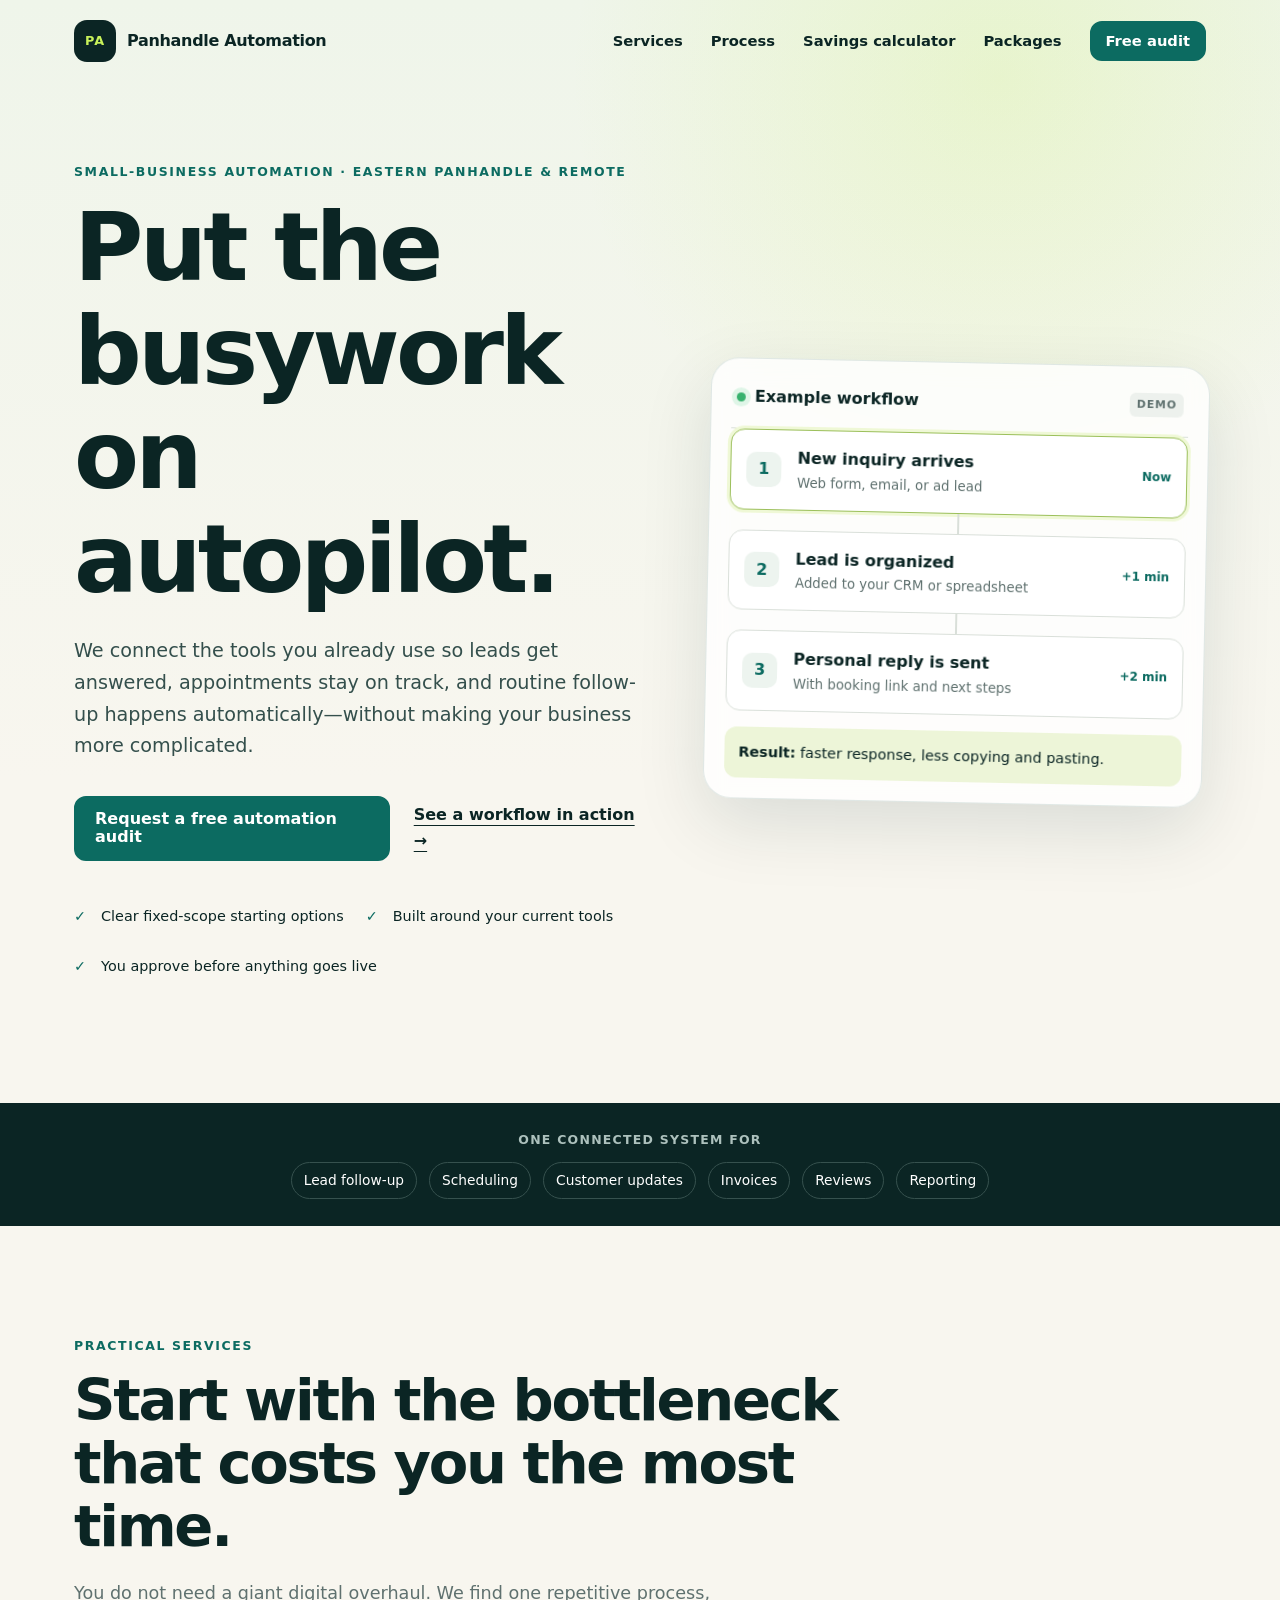
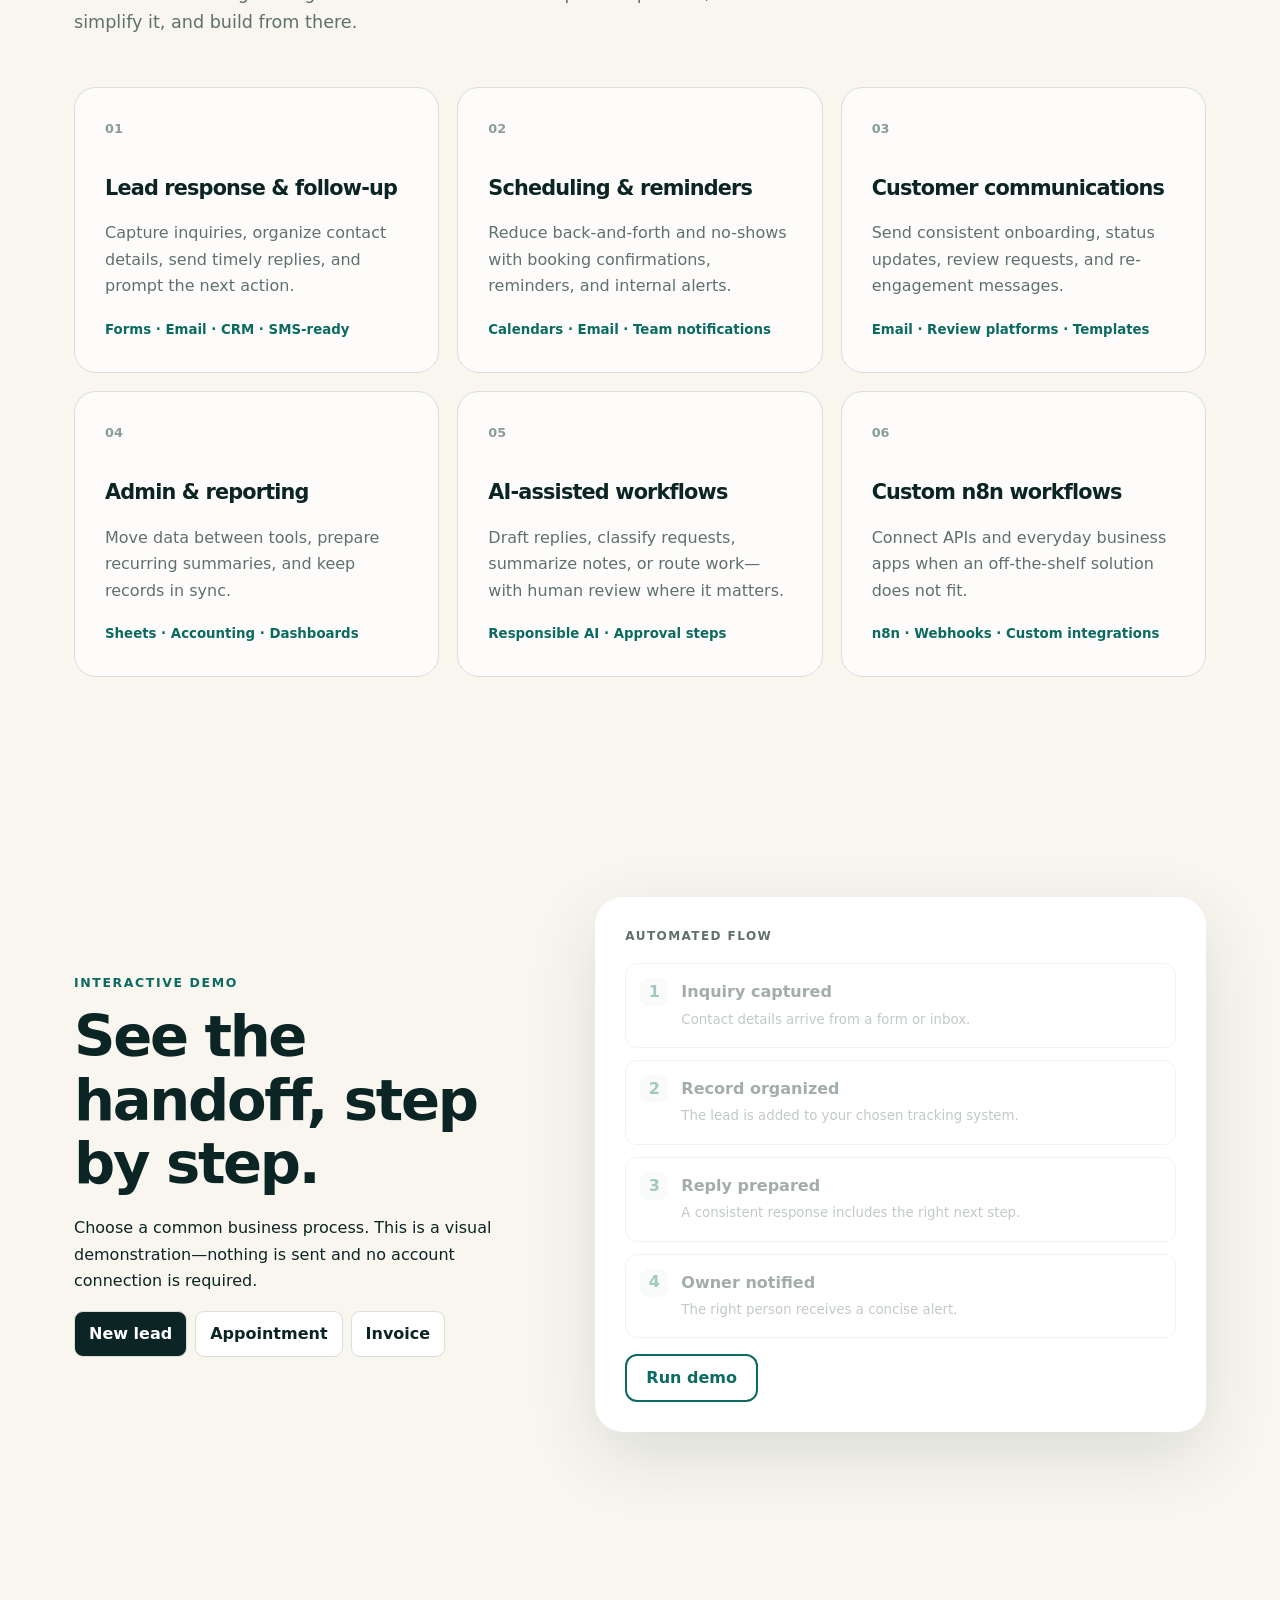
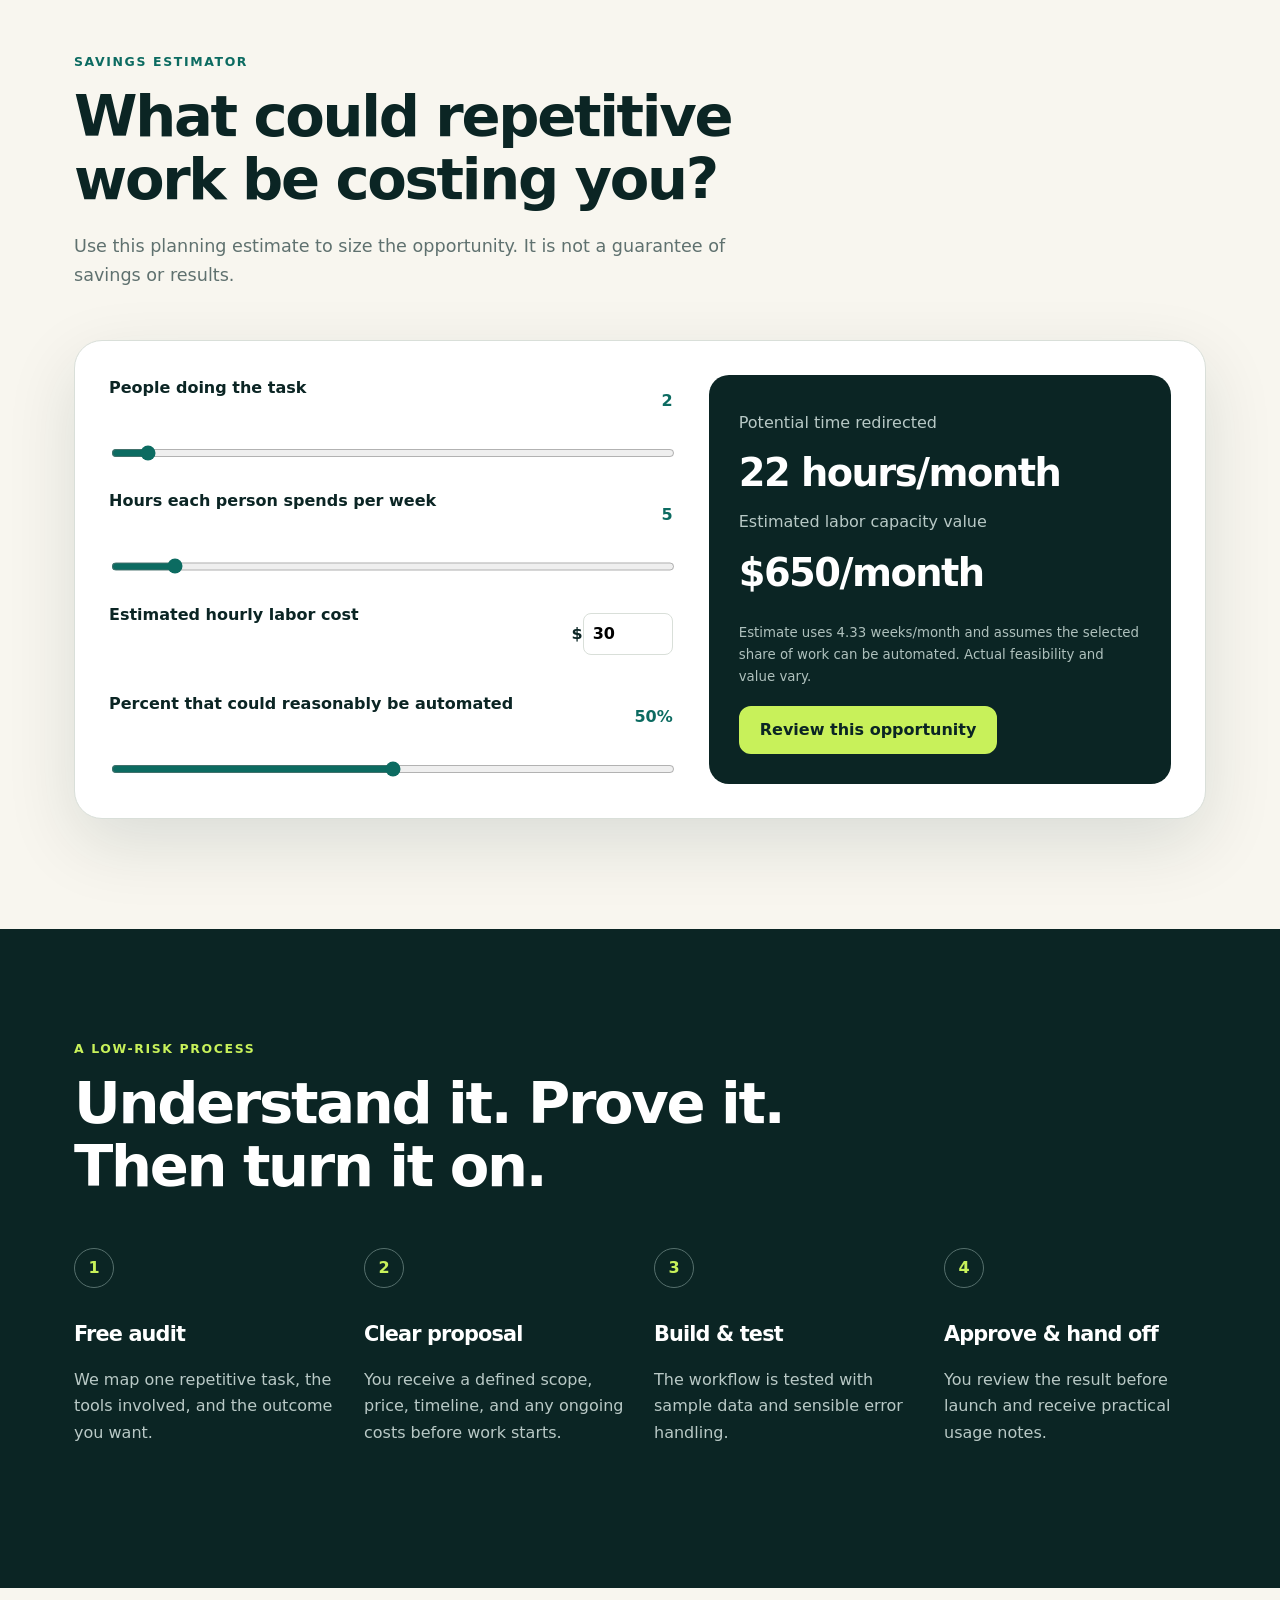
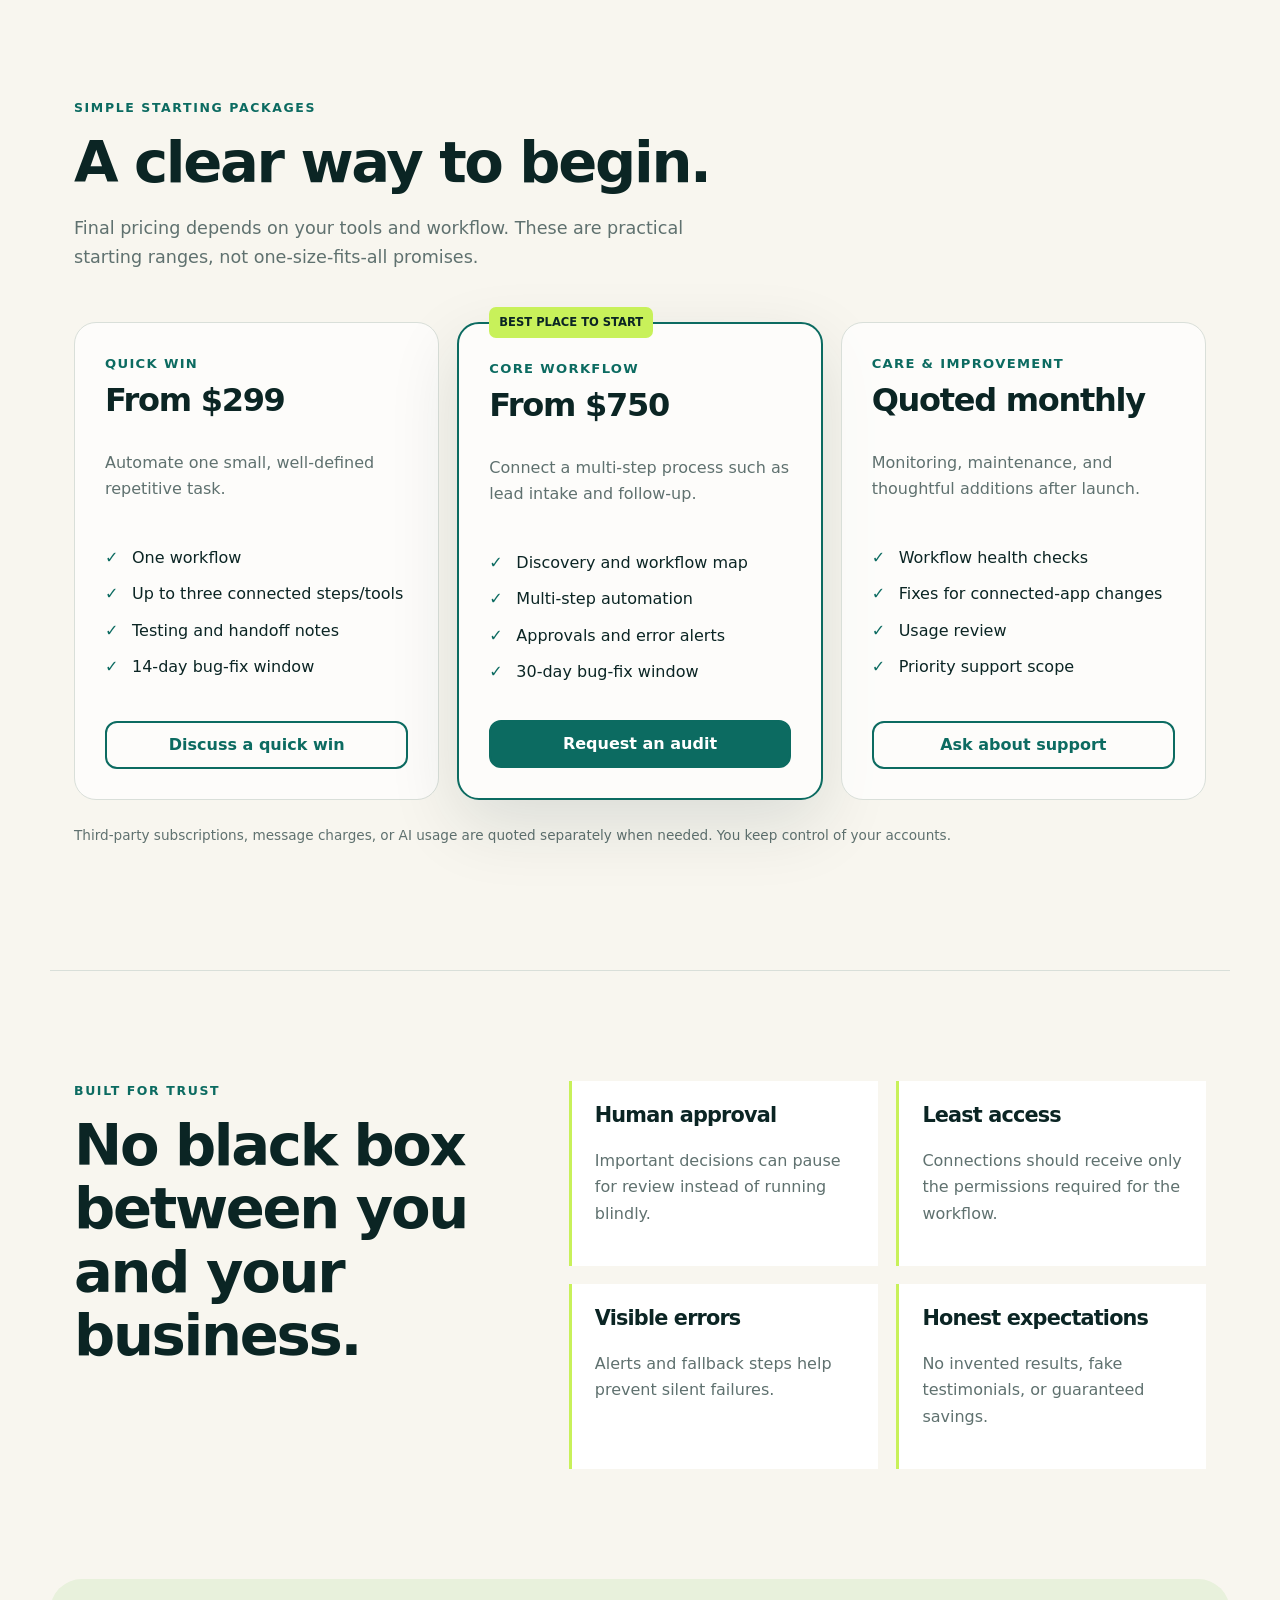
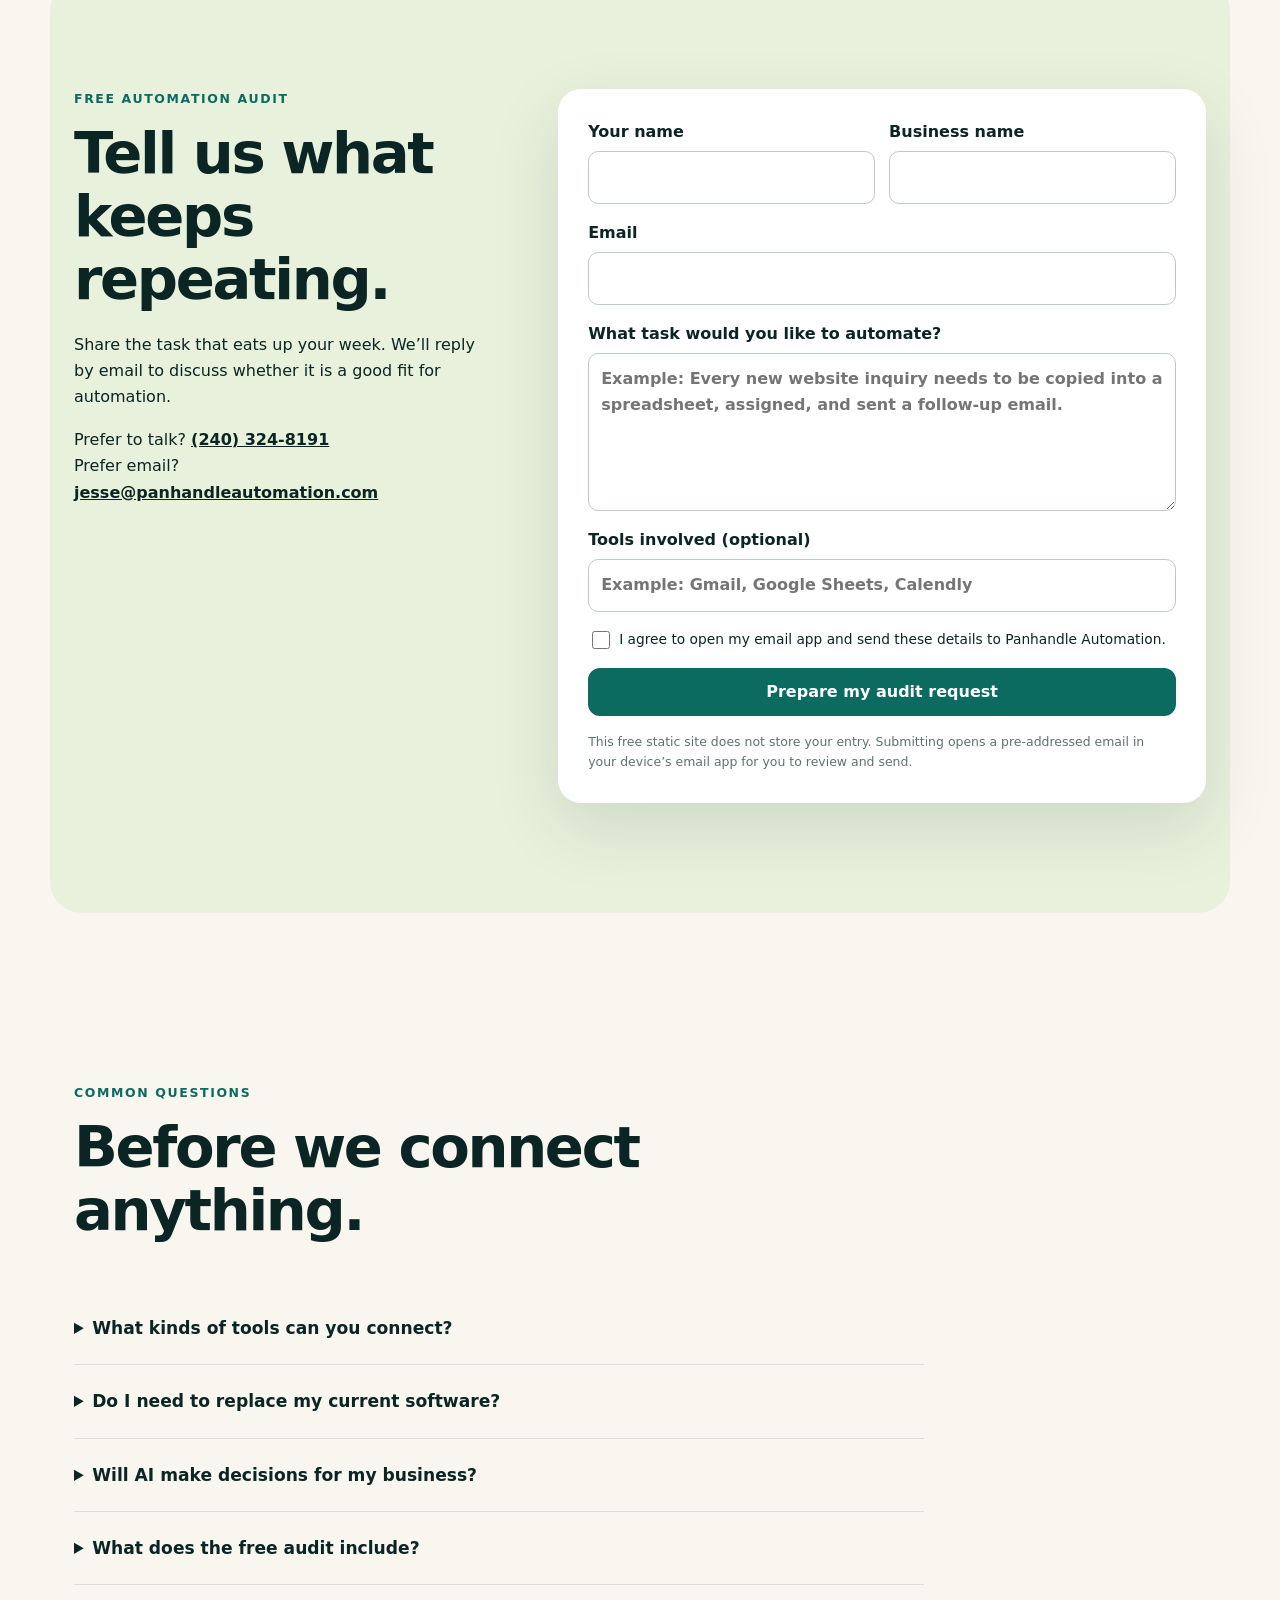
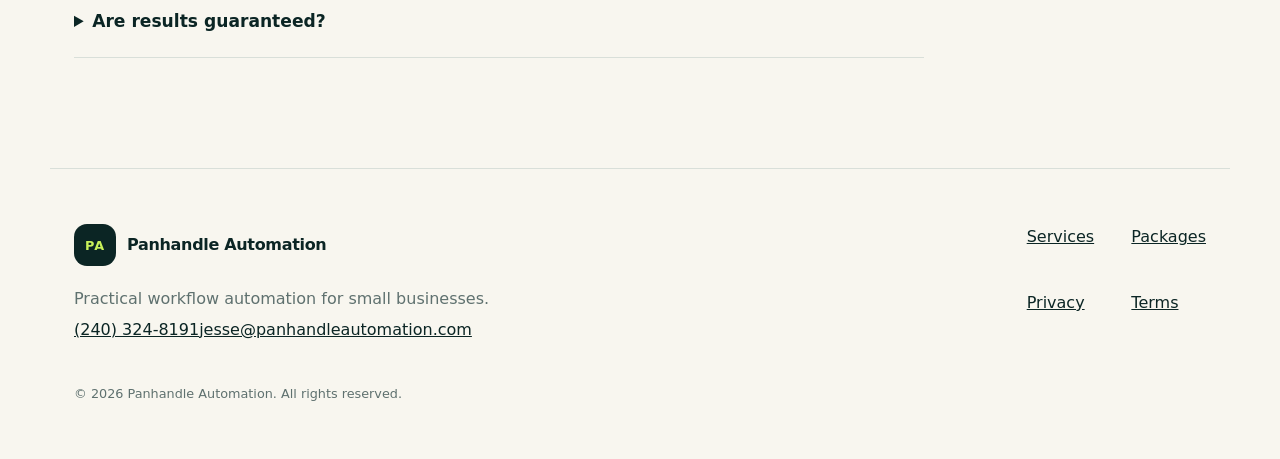
==== commit 9f68fcf6: "Update contact information in index.html" ====
--- a/index.html
+++ b/index.html
@@ -14,7 +14,7 @@
   <meta name="twitter:card" content="summary">
   <link rel="stylesheet" href="styles.css">
   <script type="application/ld+json">
-  {"@context":"https://schema.org","@type":"ProfessionalService","name":"Panhandle Automation","url":"https://panhandleautomation.com/","email":"jesse@panhandleautomation.com","areaServed":"Eastern Panhandle, West Virginia","description":"Workflow automation services for small businesses.","priceRange":"$$"}
+  {"@context":"https://schema.org","@type":"ProfessionalService","name":"Panhandle Automation","url":"https://panhandleautomation.com/","email":"jesse@panhandleautomation.com","telephone":"+1-240-324-8191","areaServed":"Eastern Panhandle, West Virginia","description":"Workflow automation services for small businesses.","priceRange":"$$"}
   </script>
 </head>
 <body>
@@ -169,7 +169,7 @@
         <p class="eyebrow">Free automation audit</p>
         <h2>Tell us what keeps repeating.</h2>
         <p>Share the task that eats up your week. We’ll reply by email to discuss whether it is a good fit for automation.</p>
-        <p class="contact-direct">Prefer email? <a href="mailto:jesse@panhandleautomation.com">jesse@panhandleautomation.com</a></p>
+        <p class="contact-direct">Prefer to talk? <a href="tel:+12403248191">(240) 324-8191</a><br>Prefer email? <a href="mailto:jesse@panhandleautomation.com">jesse@panhandleautomation.com</a></p>
       </div>
       <form id="audit-form" class="audit-form">
         <div class="field-row">
@@ -199,7 +199,7 @@
   </main>
 
   <footer>
-    <div class="footer-main"><a class="brand" href="#top"><span class="brand-mark" aria-hidden="true">PA</span><span>Panhandle <strong>Automation</strong></span></a><p>Practical workflow automation for small businesses.</p><a href="mailto:jesse@panhandleautomation.com">jesse@panhandleautomation.com</a></div>
+    <div class="footer-main"><a class="brand" href="#top"><span class="brand-mark" aria-hidden="true">PA</span><span>Panhandle <strong>Automation</strong></span></a><p>Practical workflow automation for small businesses.</p><a href="tel:+12403248191">(240) 324-8191</a><a href="mailto:jesse@panhandleautomation.com">jesse@panhandleautomation.com</a></div>
     <div class="footer-links"><a href="#services">Services</a><a href="#packages">Packages</a><a href="privacy.html">Privacy</a><a href="terms.html">Terms</a></div>
     <p class="copyright">© <span id="year"></span> Panhandle Automation. All rights reserved.</p>
   </footer>
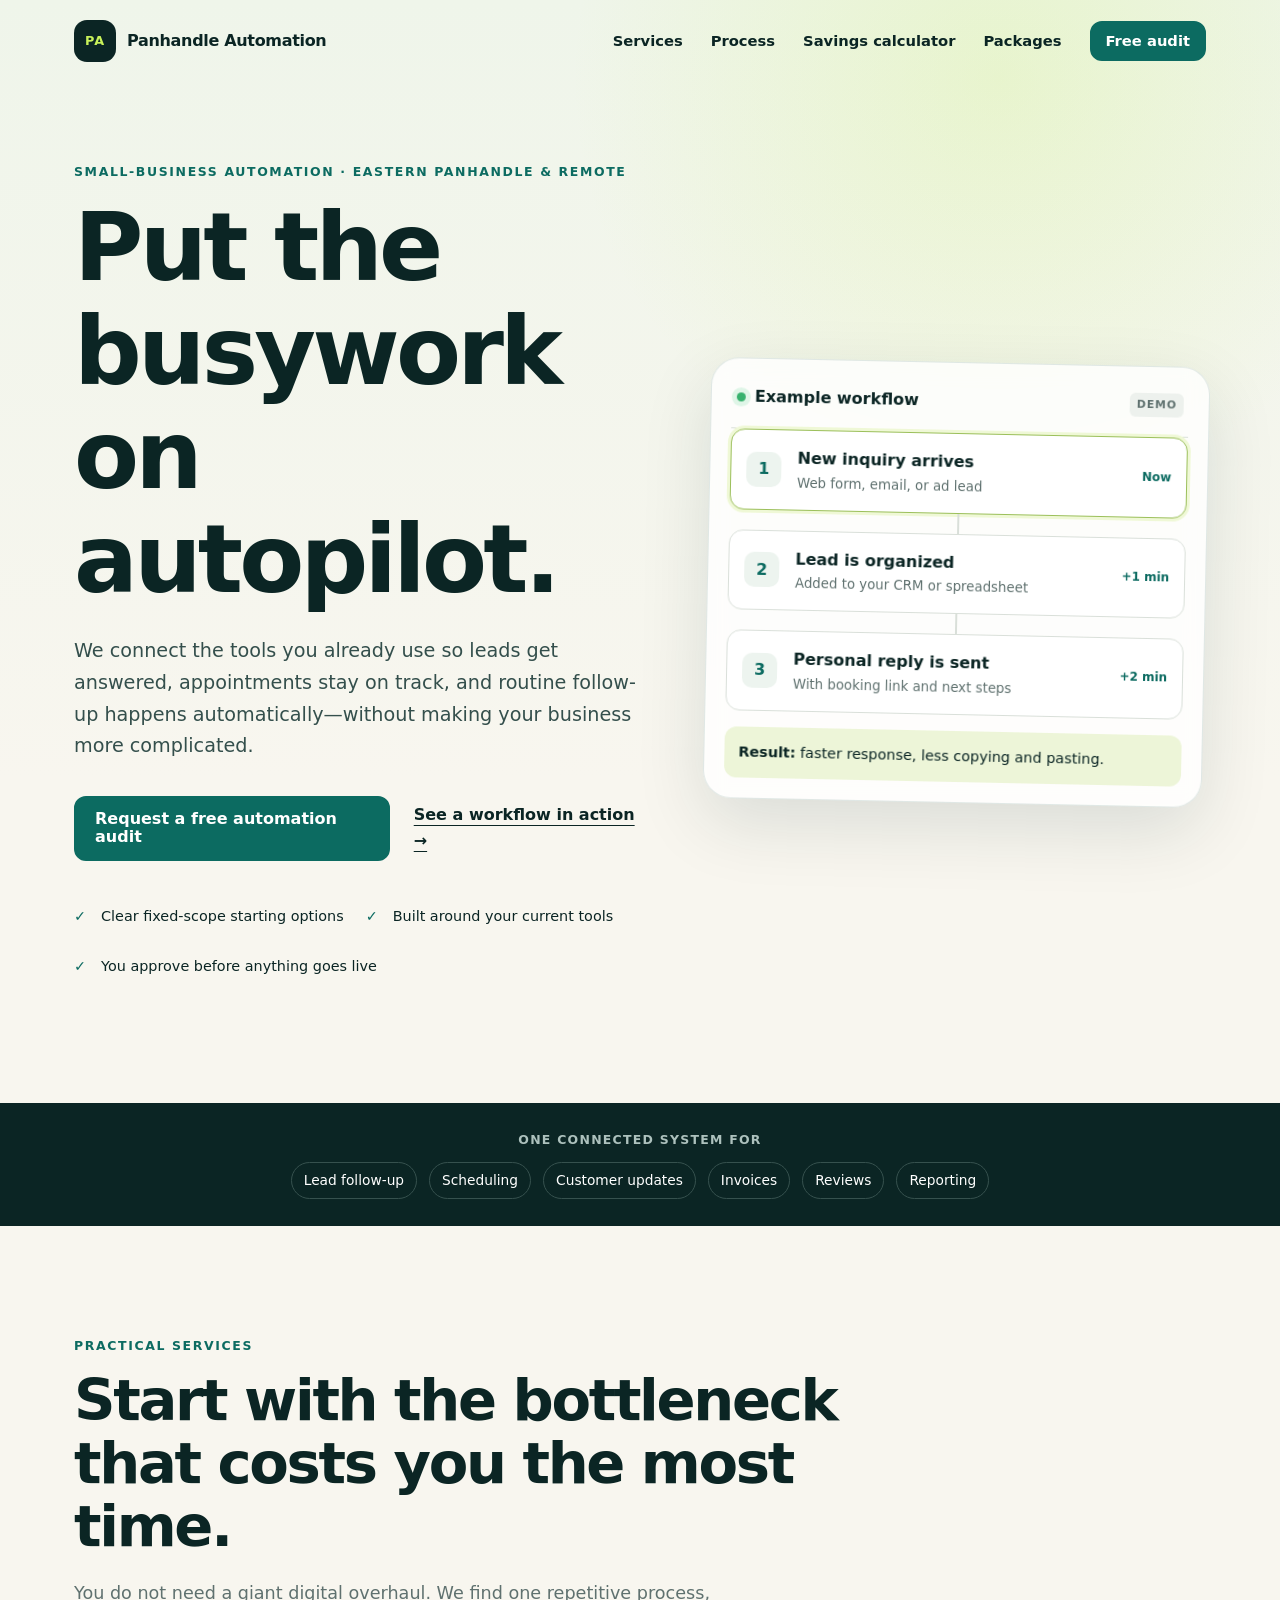
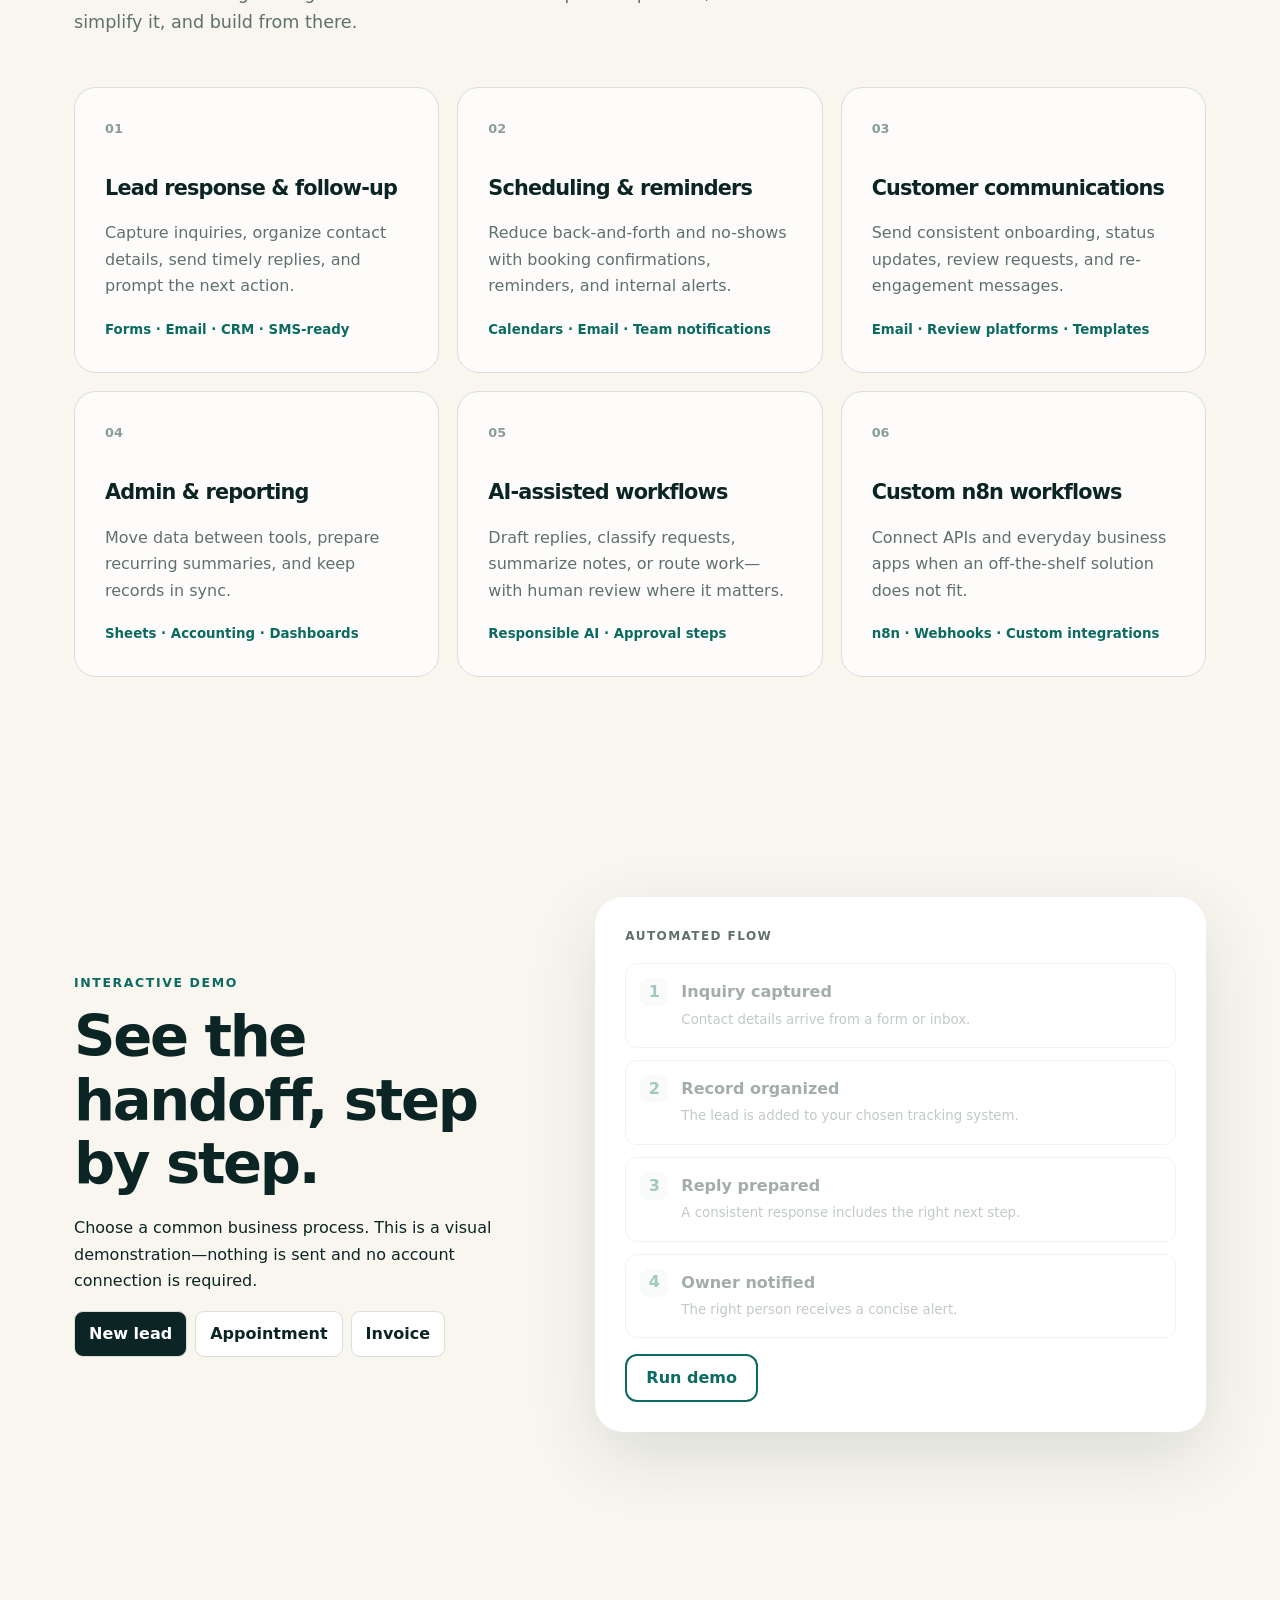
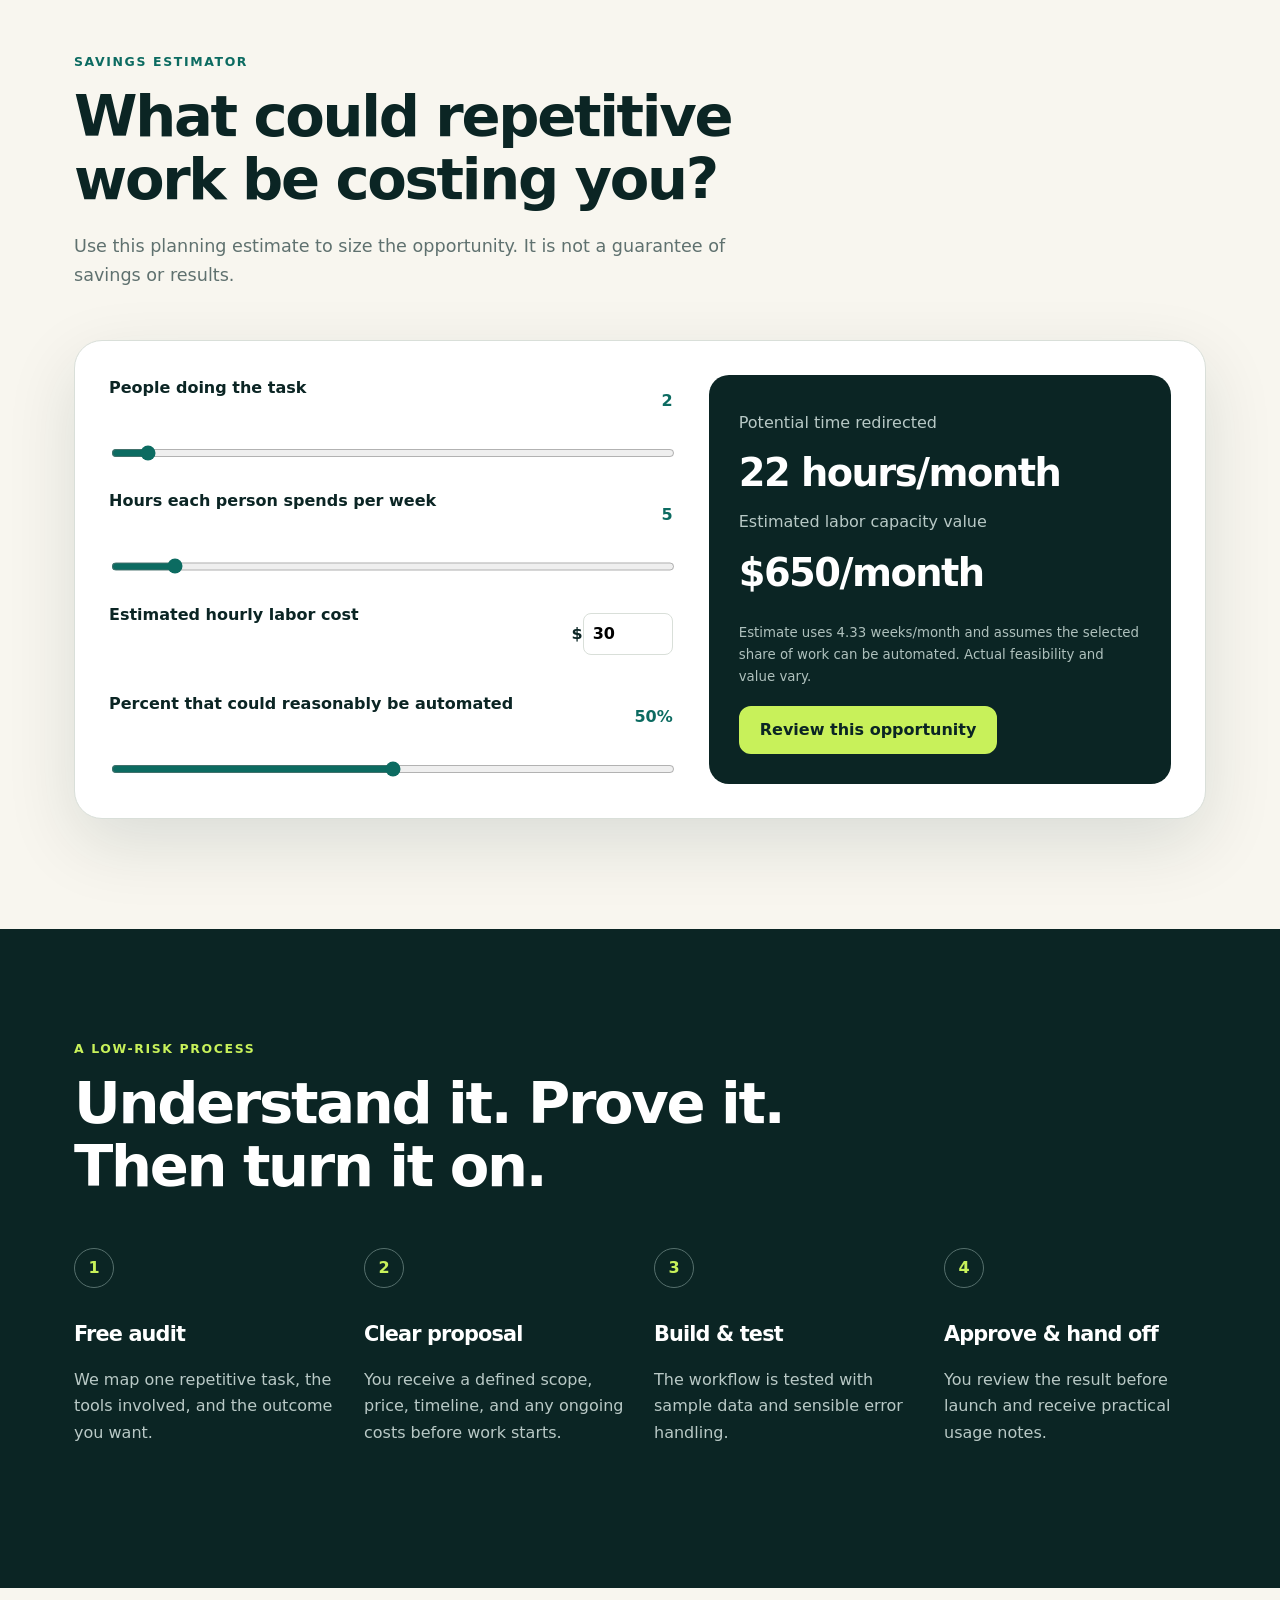
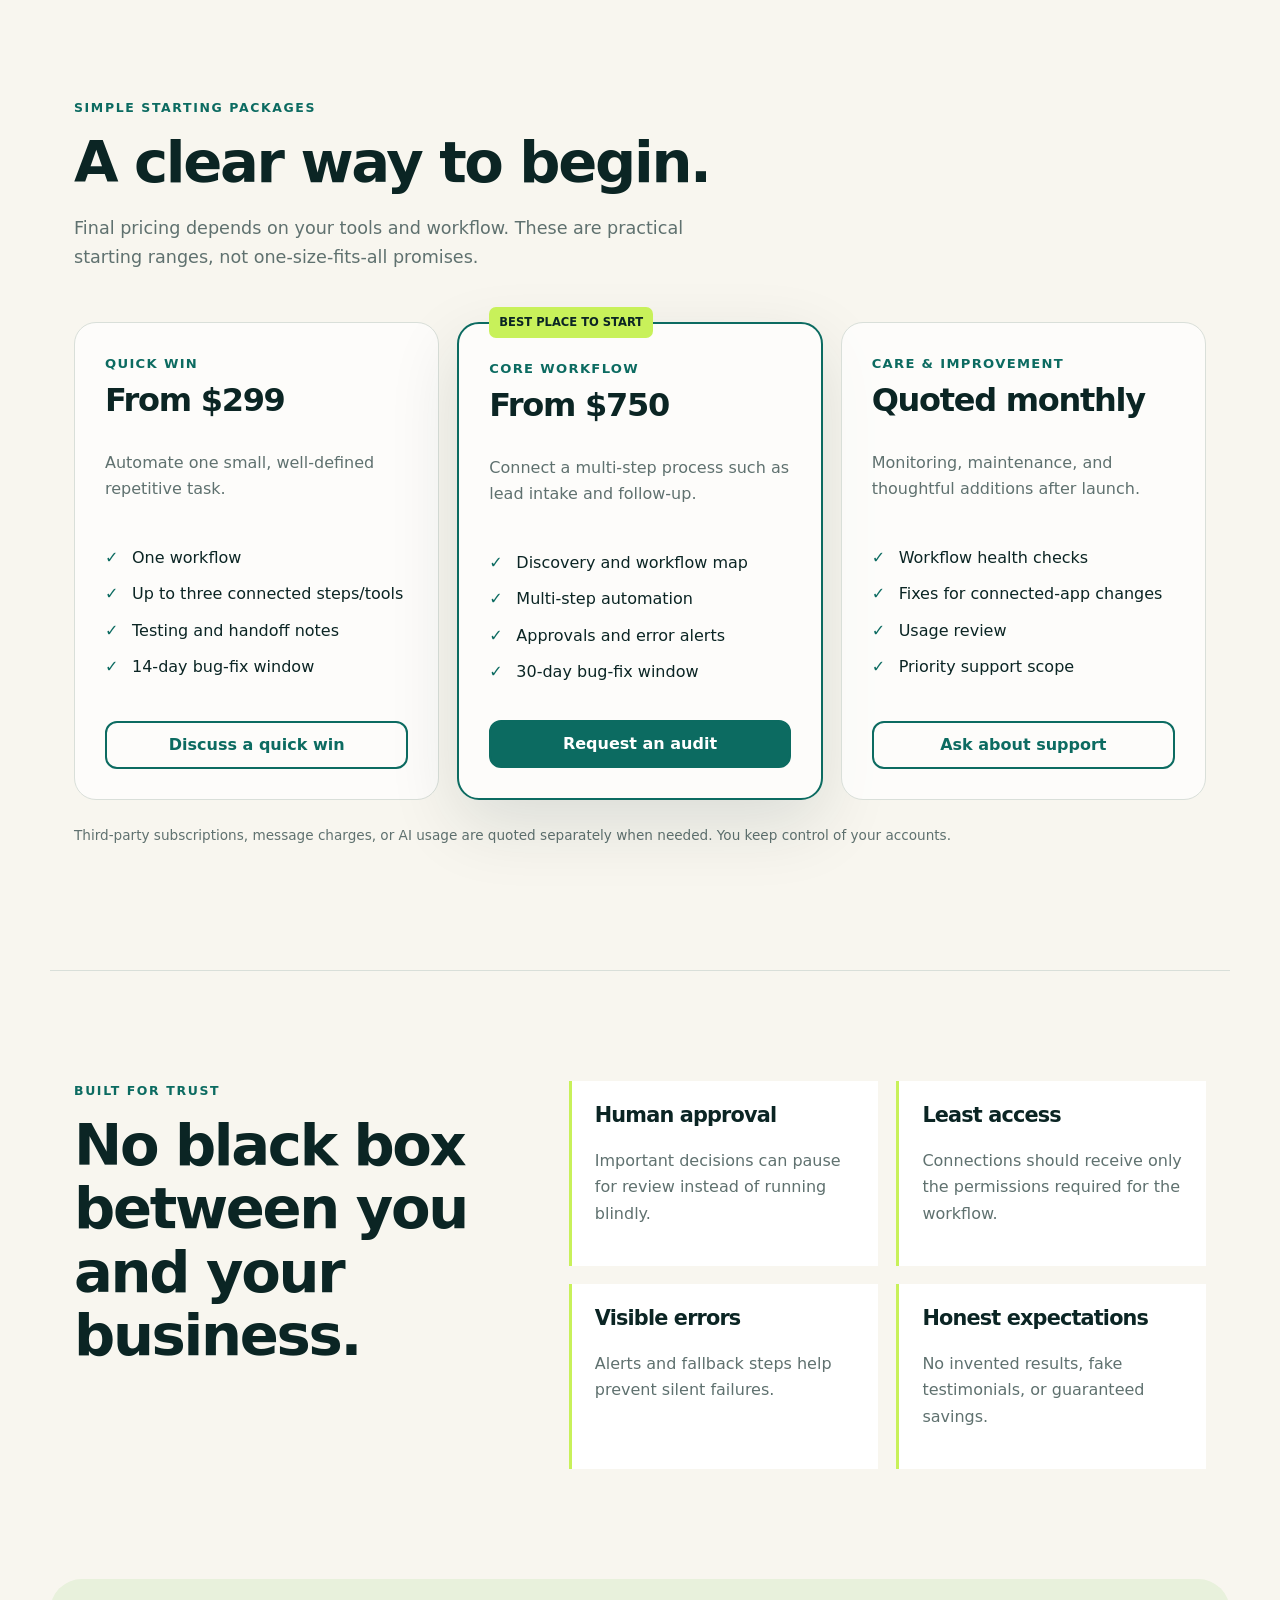
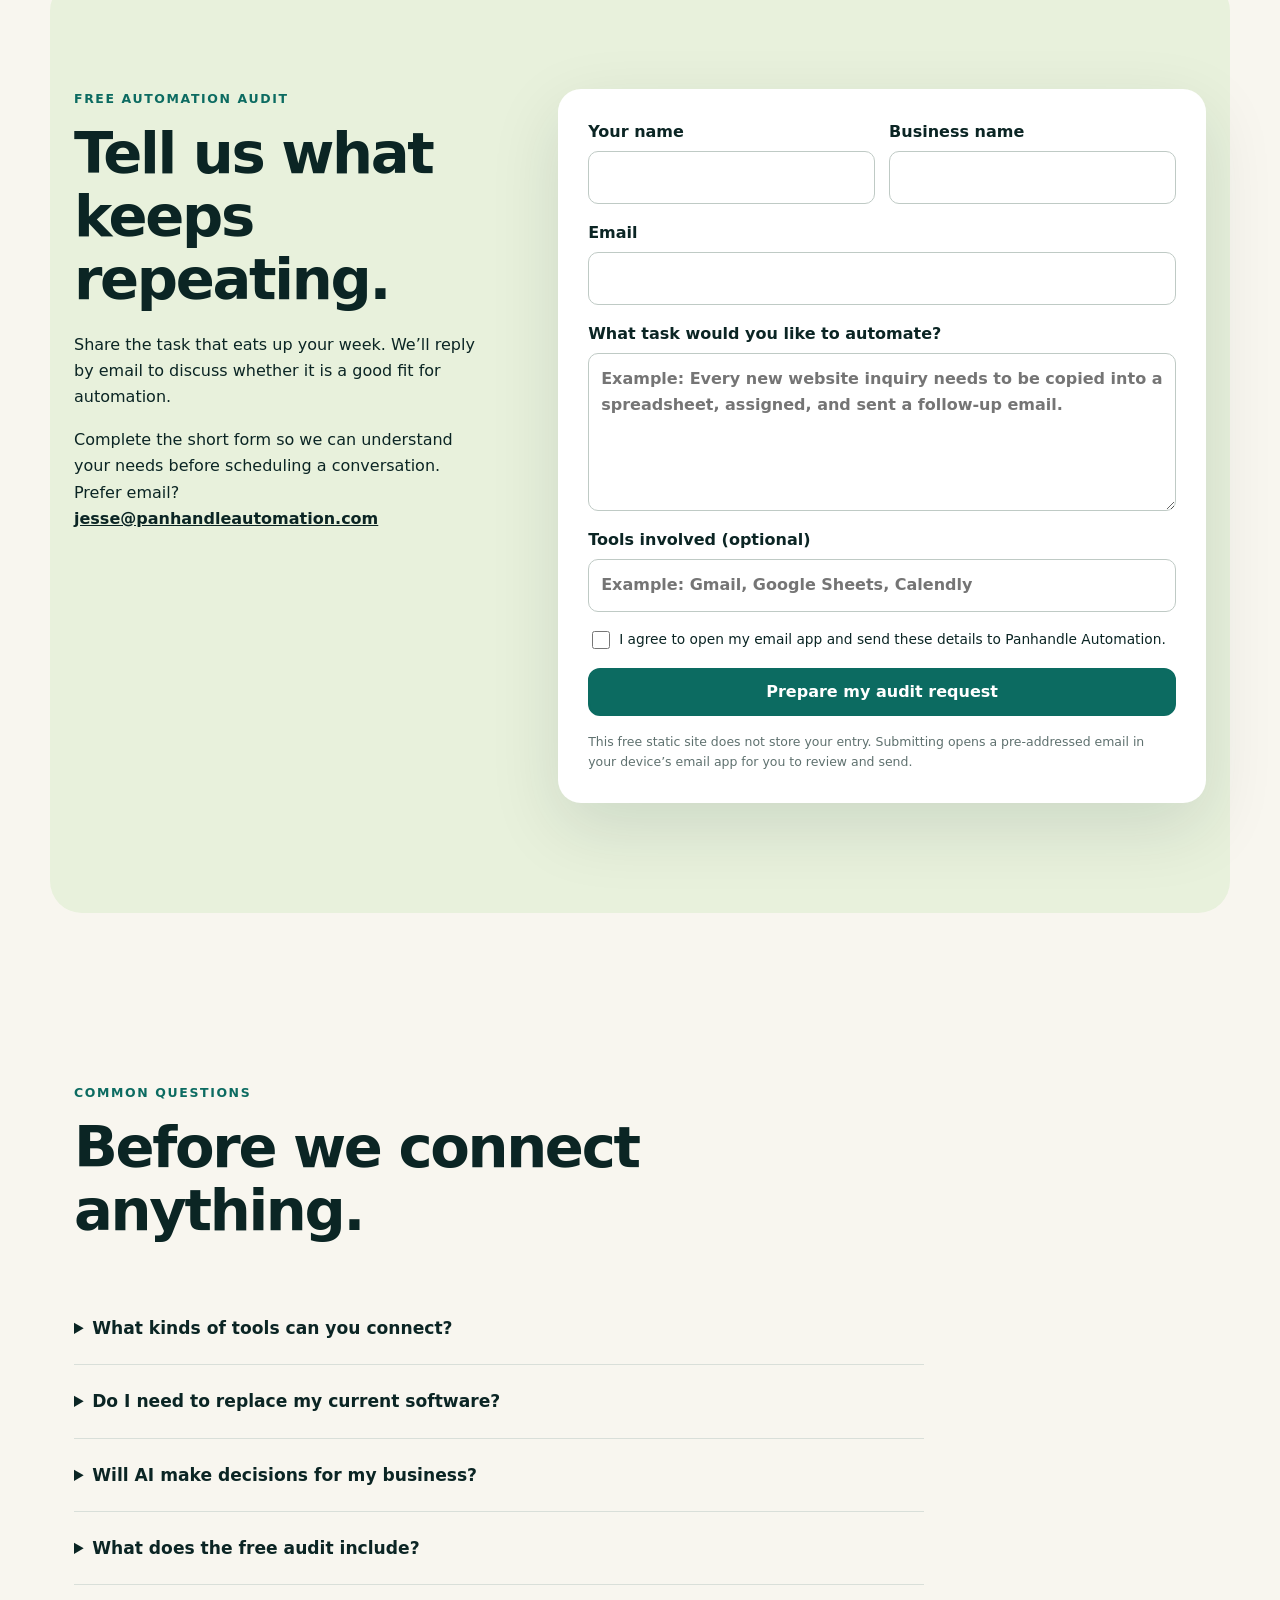
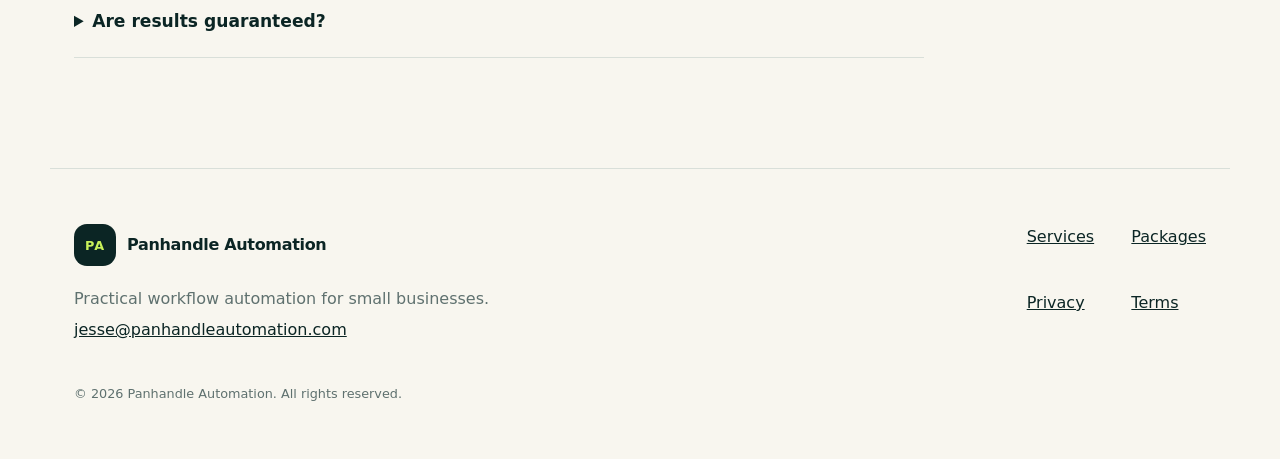
==== commit 0dd4eb3e: "Update contact information and schema in index.html" ====
--- a/index.html
+++ b/index.html
@@ -14,7 +14,7 @@
   <meta name="twitter:card" content="summary">
   <link rel="stylesheet" href="styles.css">
   <script type="application/ld+json">
-  {"@context":"https://schema.org","@type":"ProfessionalService","name":"Panhandle Automation","url":"https://panhandleautomation.com/","email":"jesse@panhandleautomation.com","telephone":"+1-240-324-8191","areaServed":"Eastern Panhandle, West Virginia","description":"Workflow automation services for small businesses.","priceRange":"$$"}
+  {"@context":"https://schema.org","@type":"ProfessionalService","name":"Panhandle Automation","url":"https://panhandleautomation.com/","email":"jesse@panhandleautomation.com","areaServed":"Eastern Panhandle, West Virginia","description":"Workflow automation services for small businesses.","priceRange":"$$"}
   </script>
 </head>
 <body>
@@ -169,7 +169,7 @@
         <p class="eyebrow">Free automation audit</p>
         <h2>Tell us what keeps repeating.</h2>
         <p>Share the task that eats up your week. We’ll reply by email to discuss whether it is a good fit for automation.</p>
-        <p class="contact-direct">Prefer to talk? <a href="tel:+12403248191">(240) 324-8191</a><br>Prefer email? <a href="mailto:jesse@panhandleautomation.com">jesse@panhandleautomation.com</a></p>
+        <p class="contact-direct">Complete the short form so we can understand your needs before scheduling a conversation. Prefer email? <a href="mailto:jesse@panhandleautomation.com">jesse@panhandleautomation.com</a></p>
       </div>
       <form id="audit-form" class="audit-form">
         <div class="field-row">
@@ -199,10 +199,11 @@
   </main>
 
   <footer>
-    <div class="footer-main"><a class="brand" href="#top"><span class="brand-mark" aria-hidden="true">PA</span><span>Panhandle <strong>Automation</strong></span></a><p>Practical workflow automation for small businesses.</p><a href="tel:+12403248191">(240) 324-8191</a><a href="mailto:jesse@panhandleautomation.com">jesse@panhandleautomation.com</a></div>
+    <div class="footer-main"><a class="brand" href="#top"><span class="brand-mark" aria-hidden="true">PA</span><span>Panhandle <strong>Automation</strong></span></a><p>Practical workflow automation for small businesses.</p><a href="mailto:jesse@panhandleautomation.com">jesse@panhandleautomation.com</a></div>
     <div class="footer-links"><a href="#services">Services</a><a href="#packages">Packages</a><a href="privacy.html">Privacy</a><a href="terms.html">Terms</a></div>
     <p class="copyright">© <span id="year"></span> Panhandle Automation. All rights reserved.</p>
   </footer>
   <script src="script.js" defer></script>
 </body>
 </html>
+
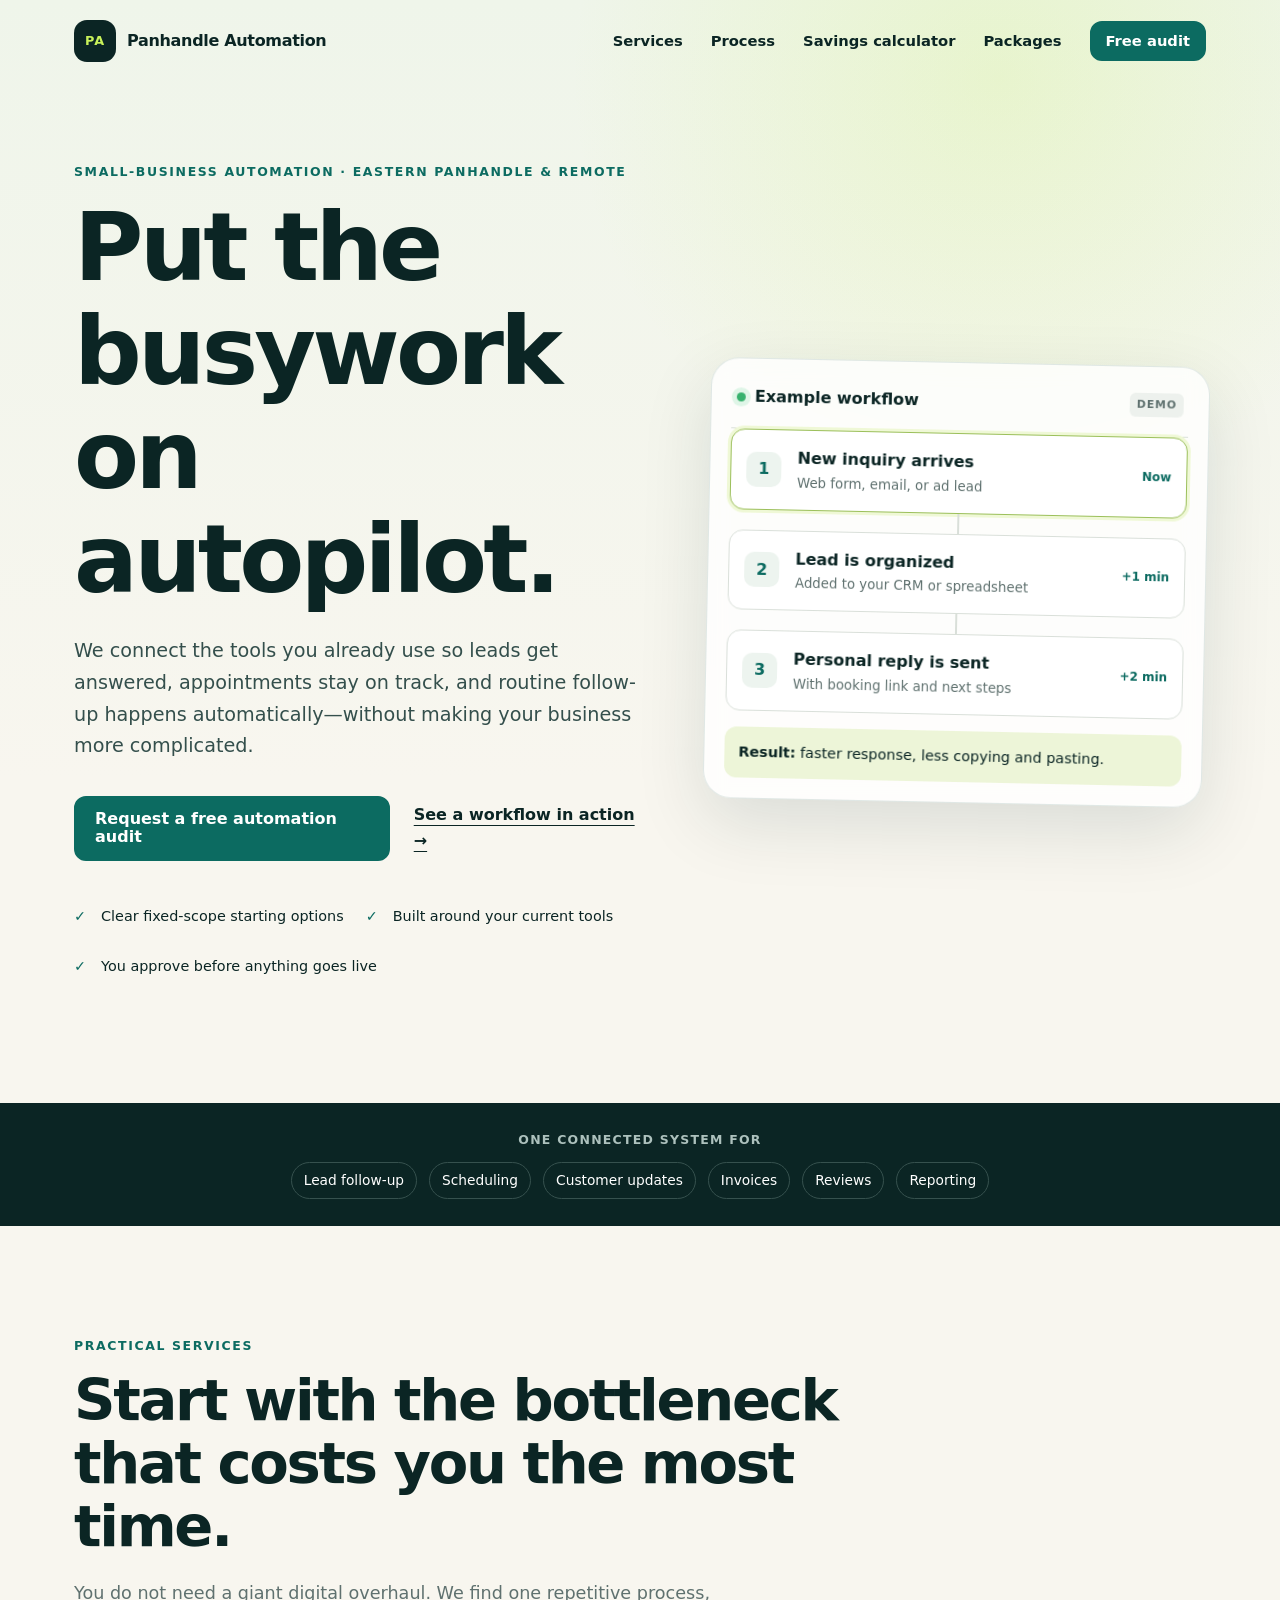
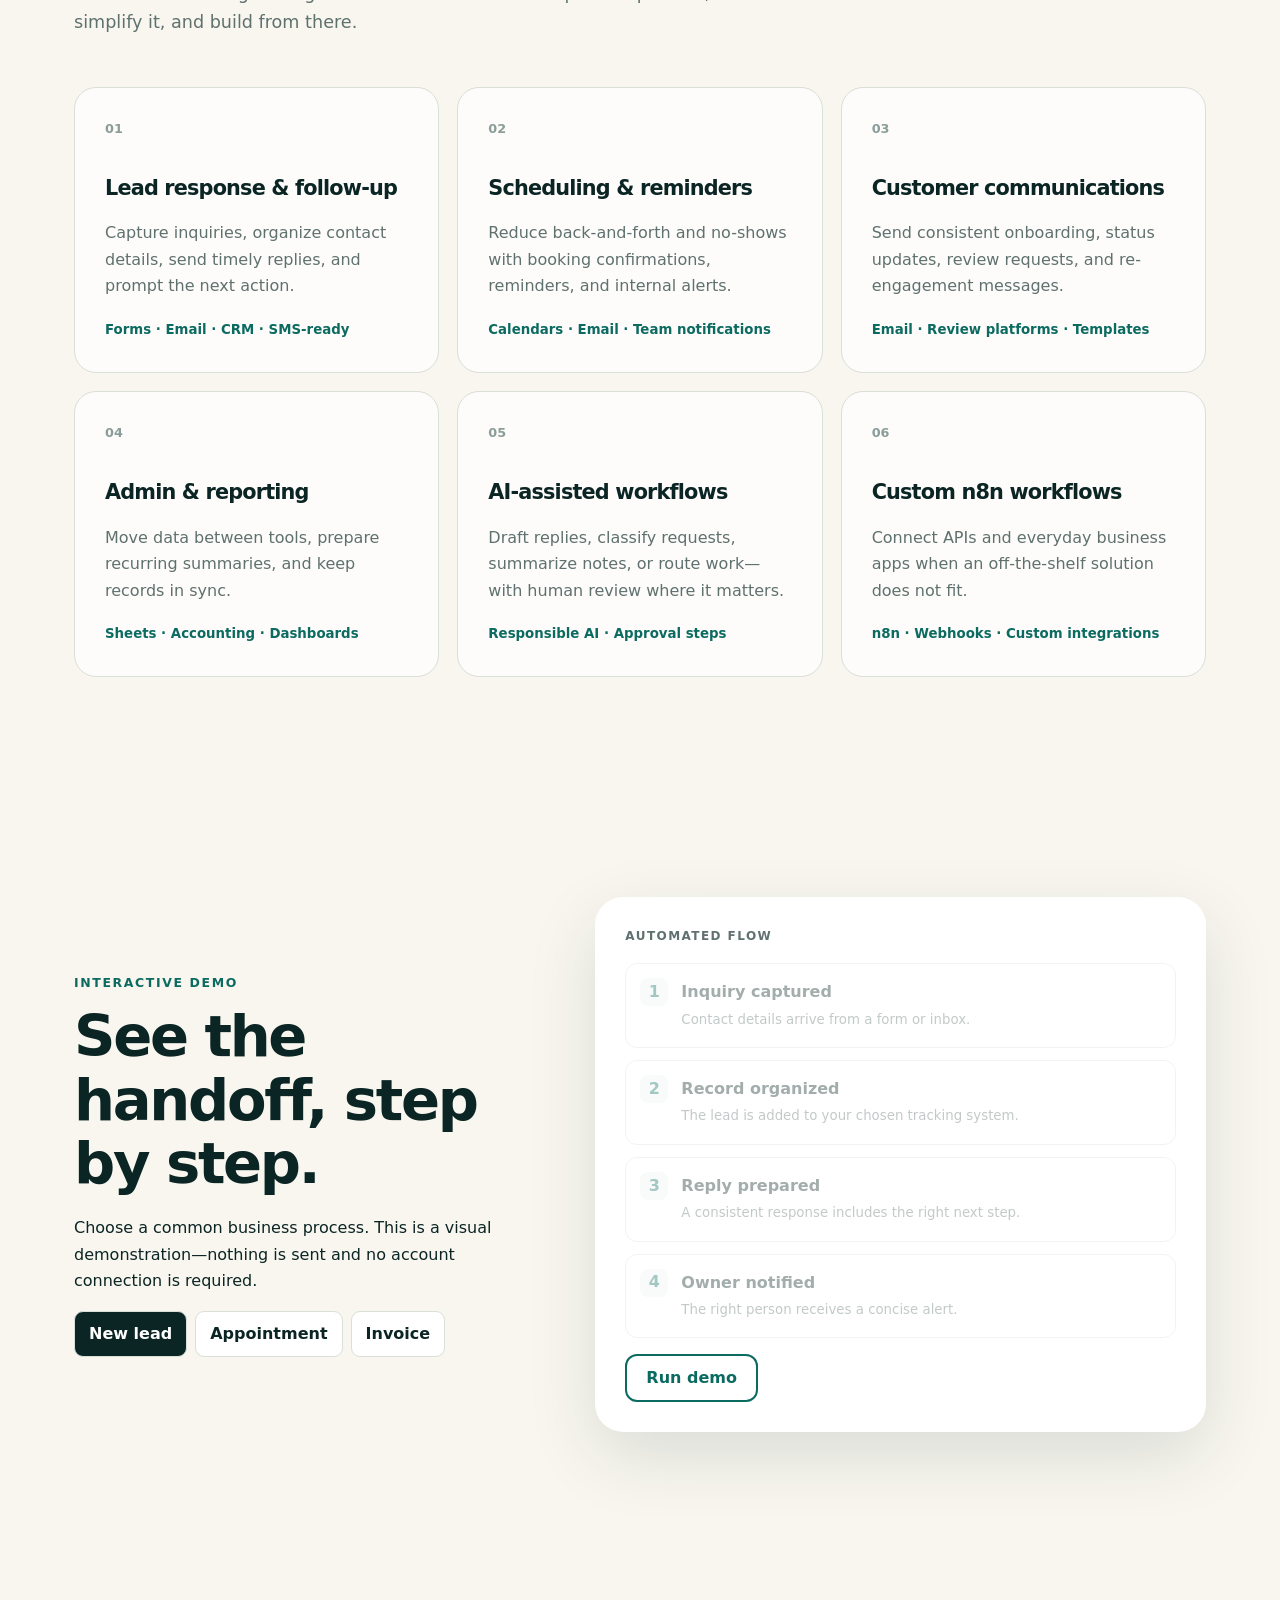
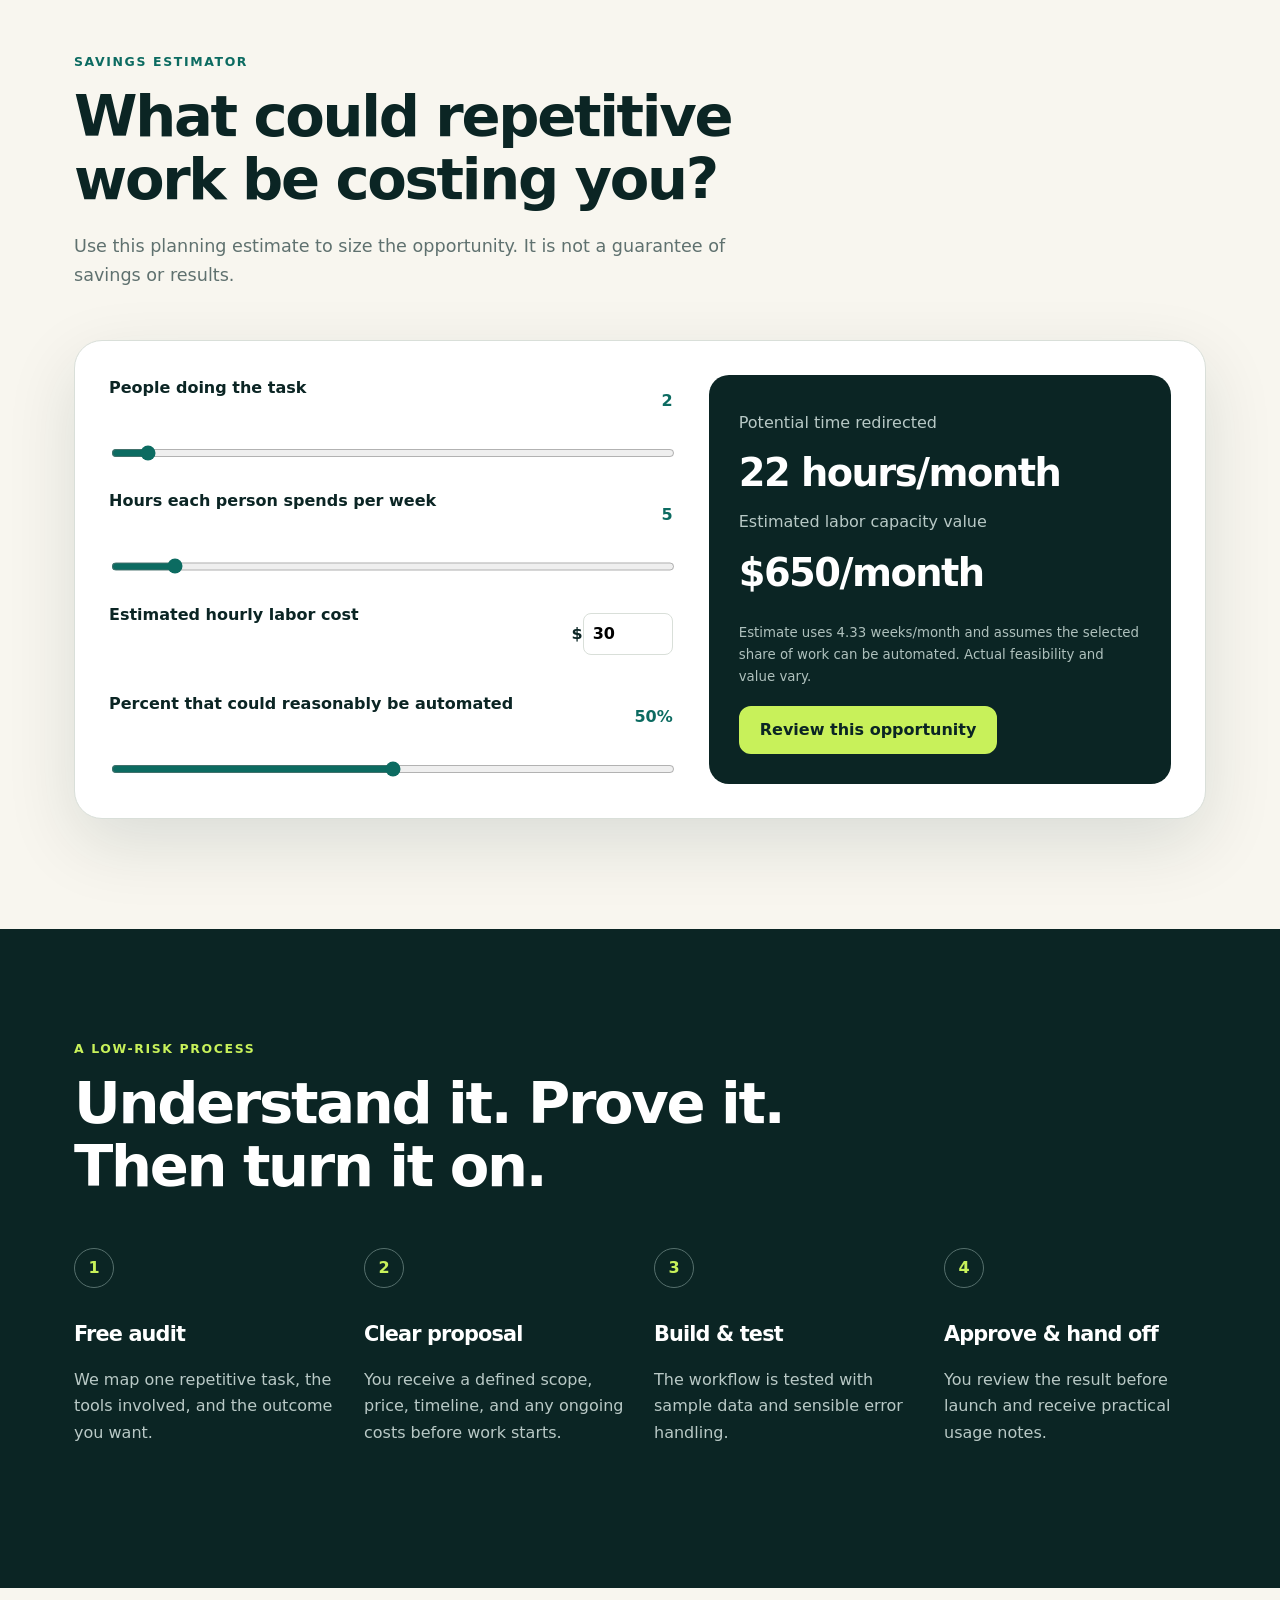
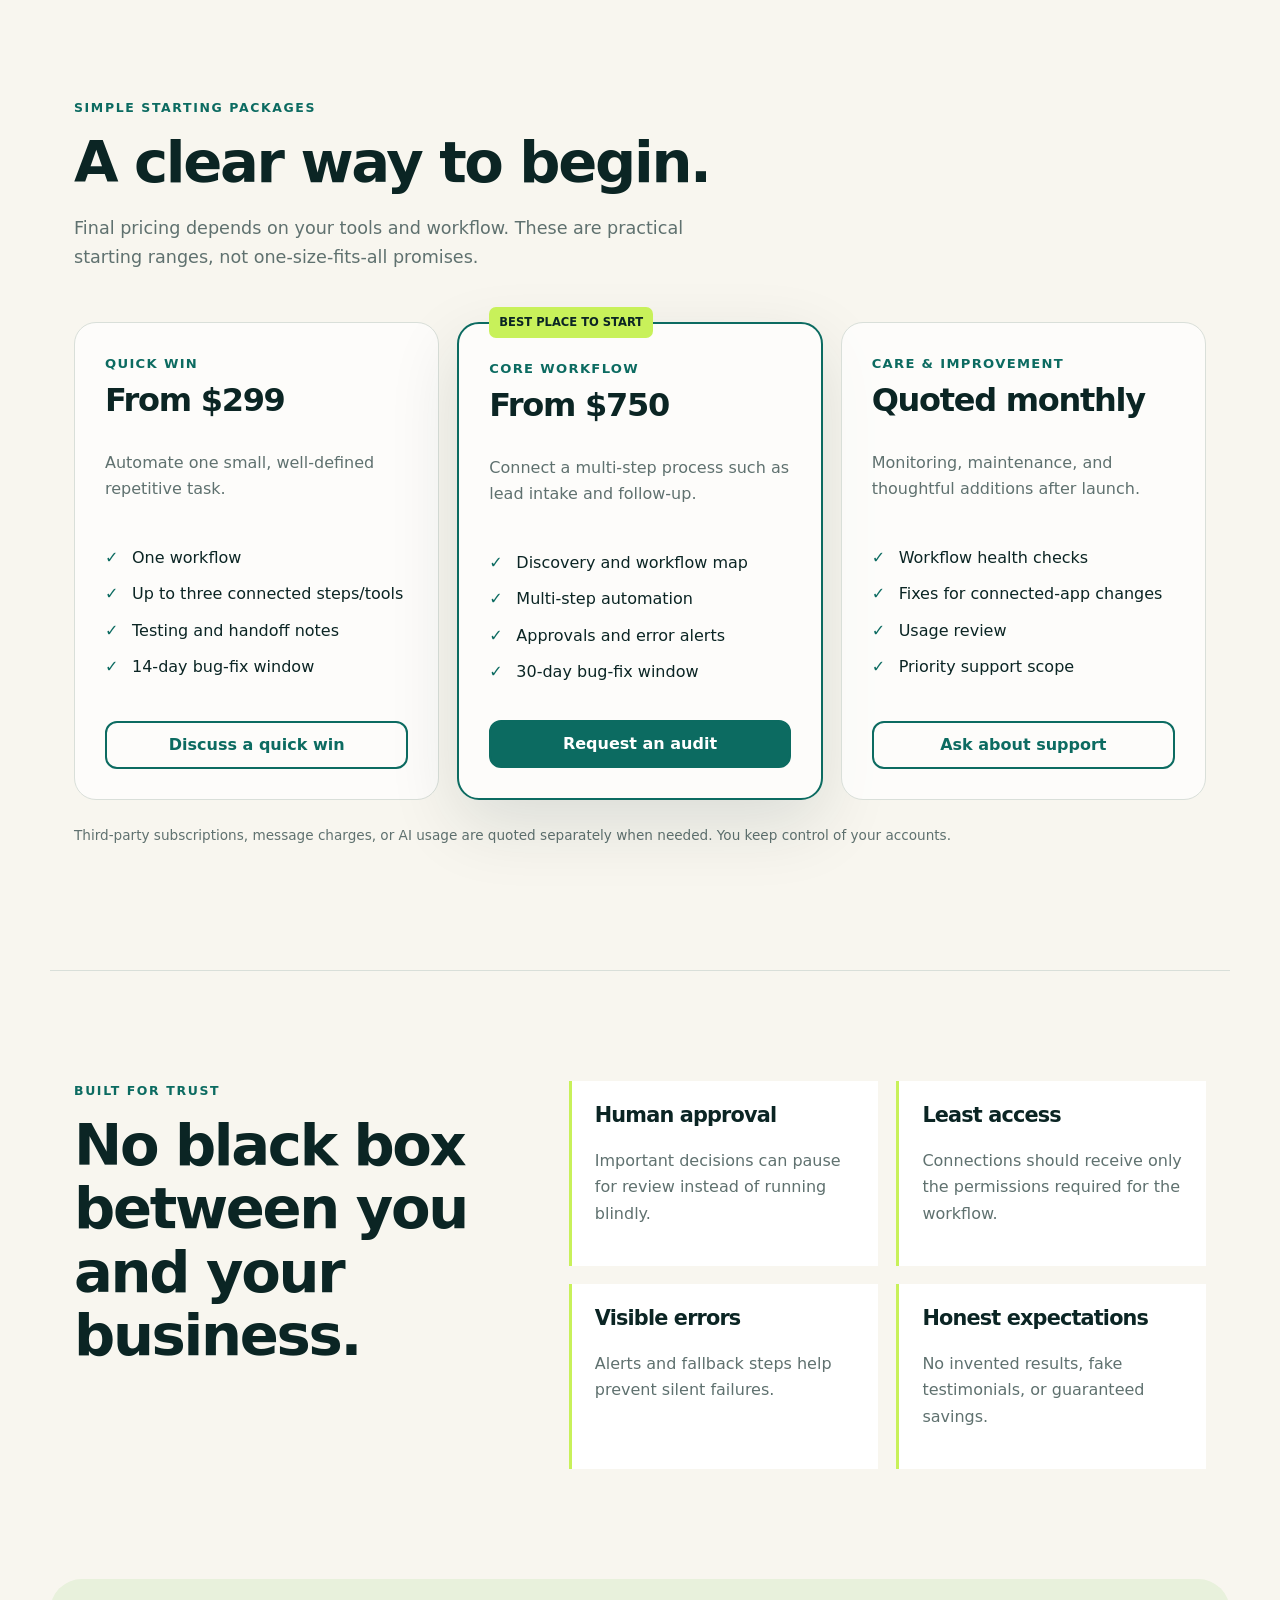
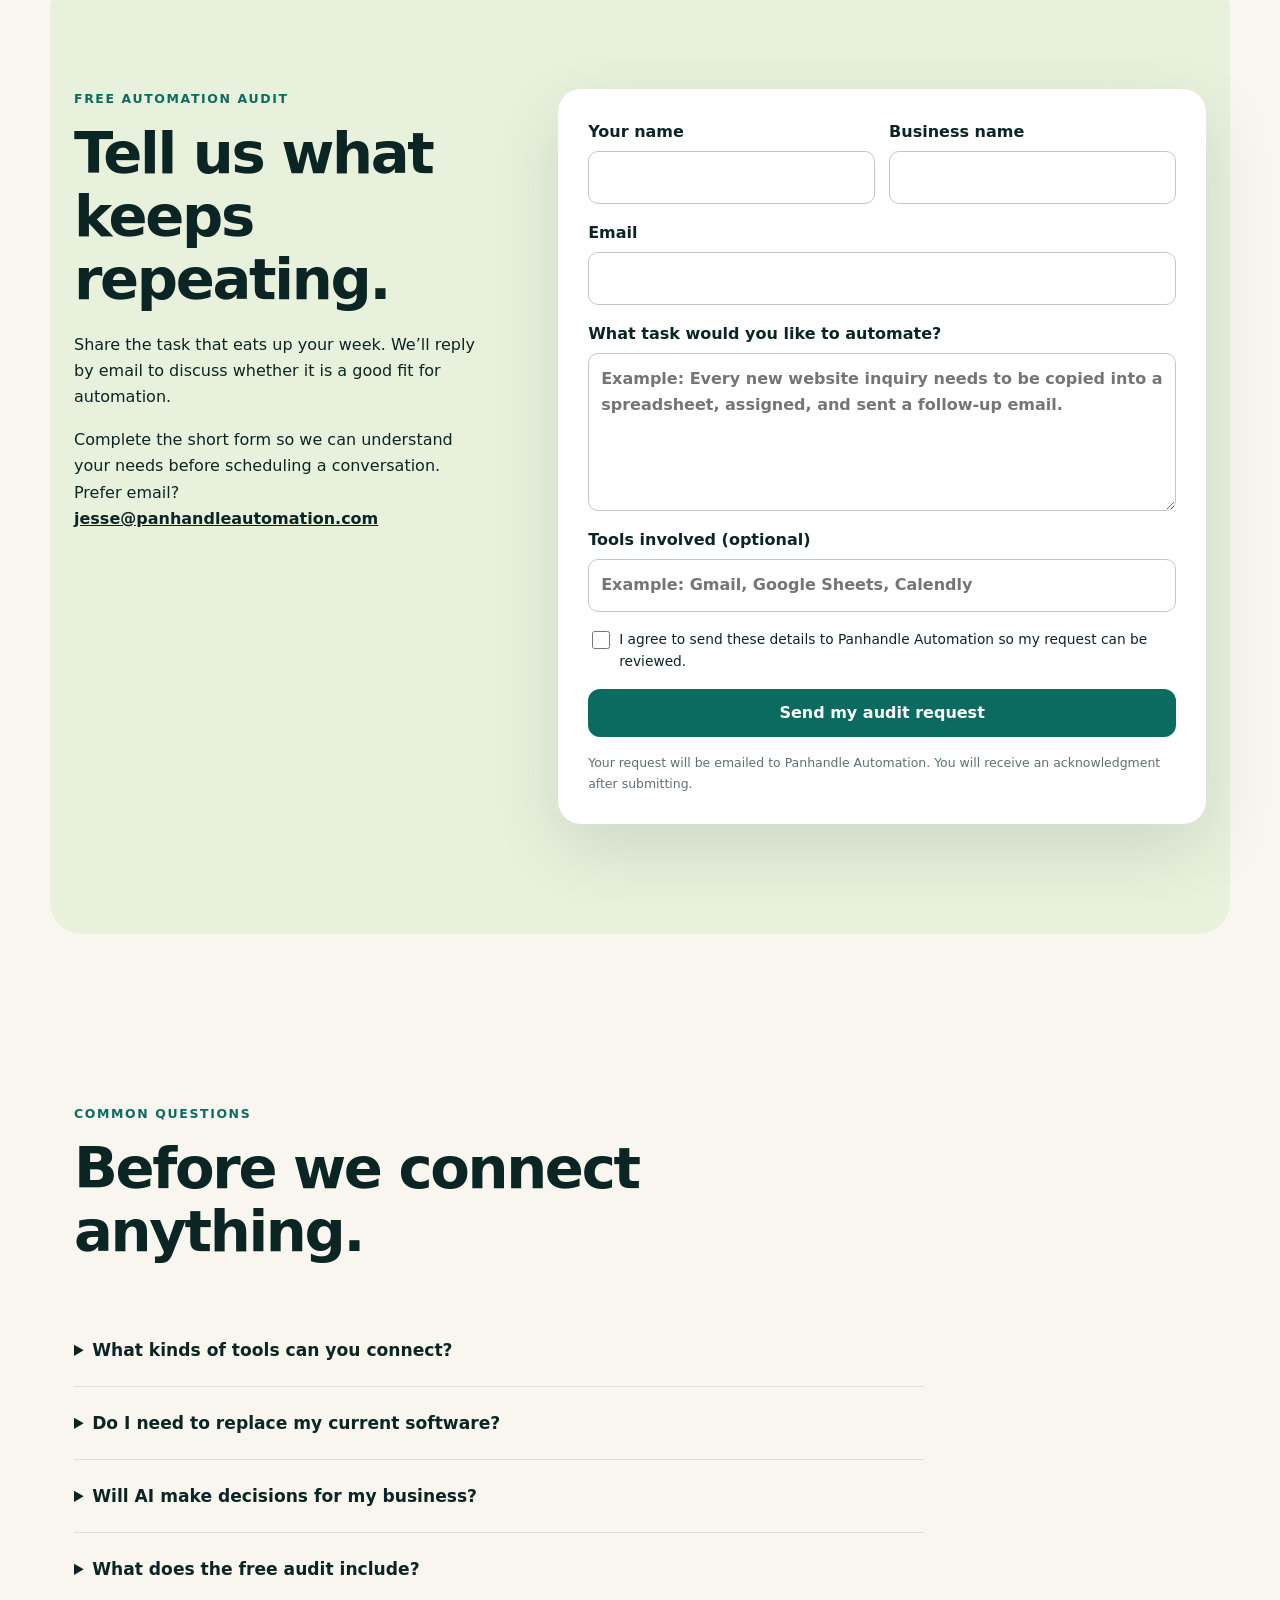
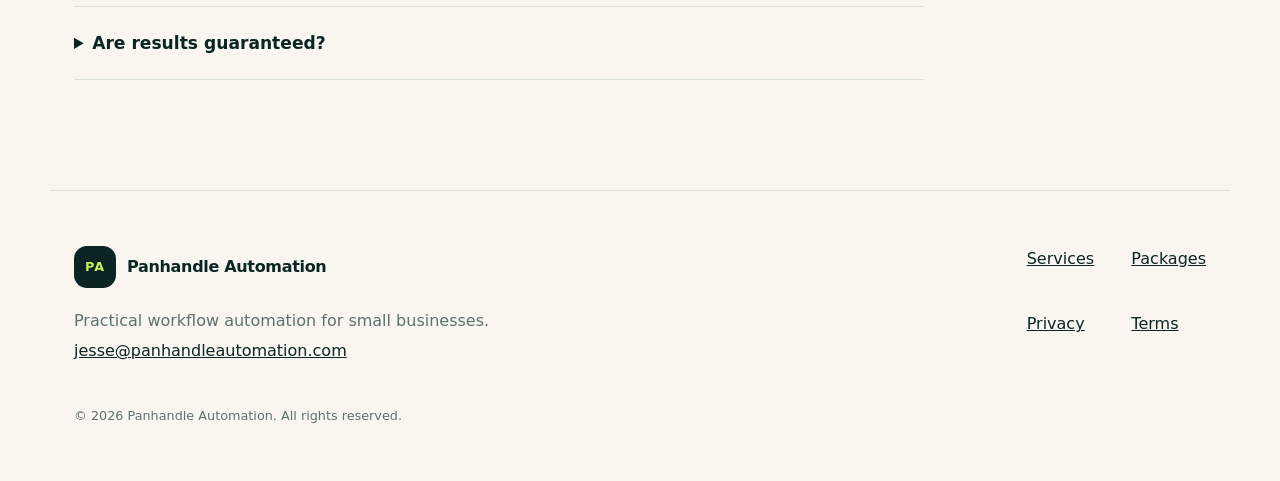
==== commit 5afc5877: "Add versioning to script.js in index.html" ====
--- a/index.html
+++ b/index.html
@@ -203,7 +203,8 @@
     <div class="footer-links"><a href="#services">Services</a><a href="#packages">Packages</a><a href="privacy.html">Privacy</a><a href="terms.html">Terms</a></div>
     <p class="copyright">© <span id="year"></span> Panhandle Automation. All rights reserved.</p>
   </footer>
-  <script src="script.js" defer></script>
+  <script src="script.js?v=20260722-2" defer></script>
 </body>
 </html>
 
+
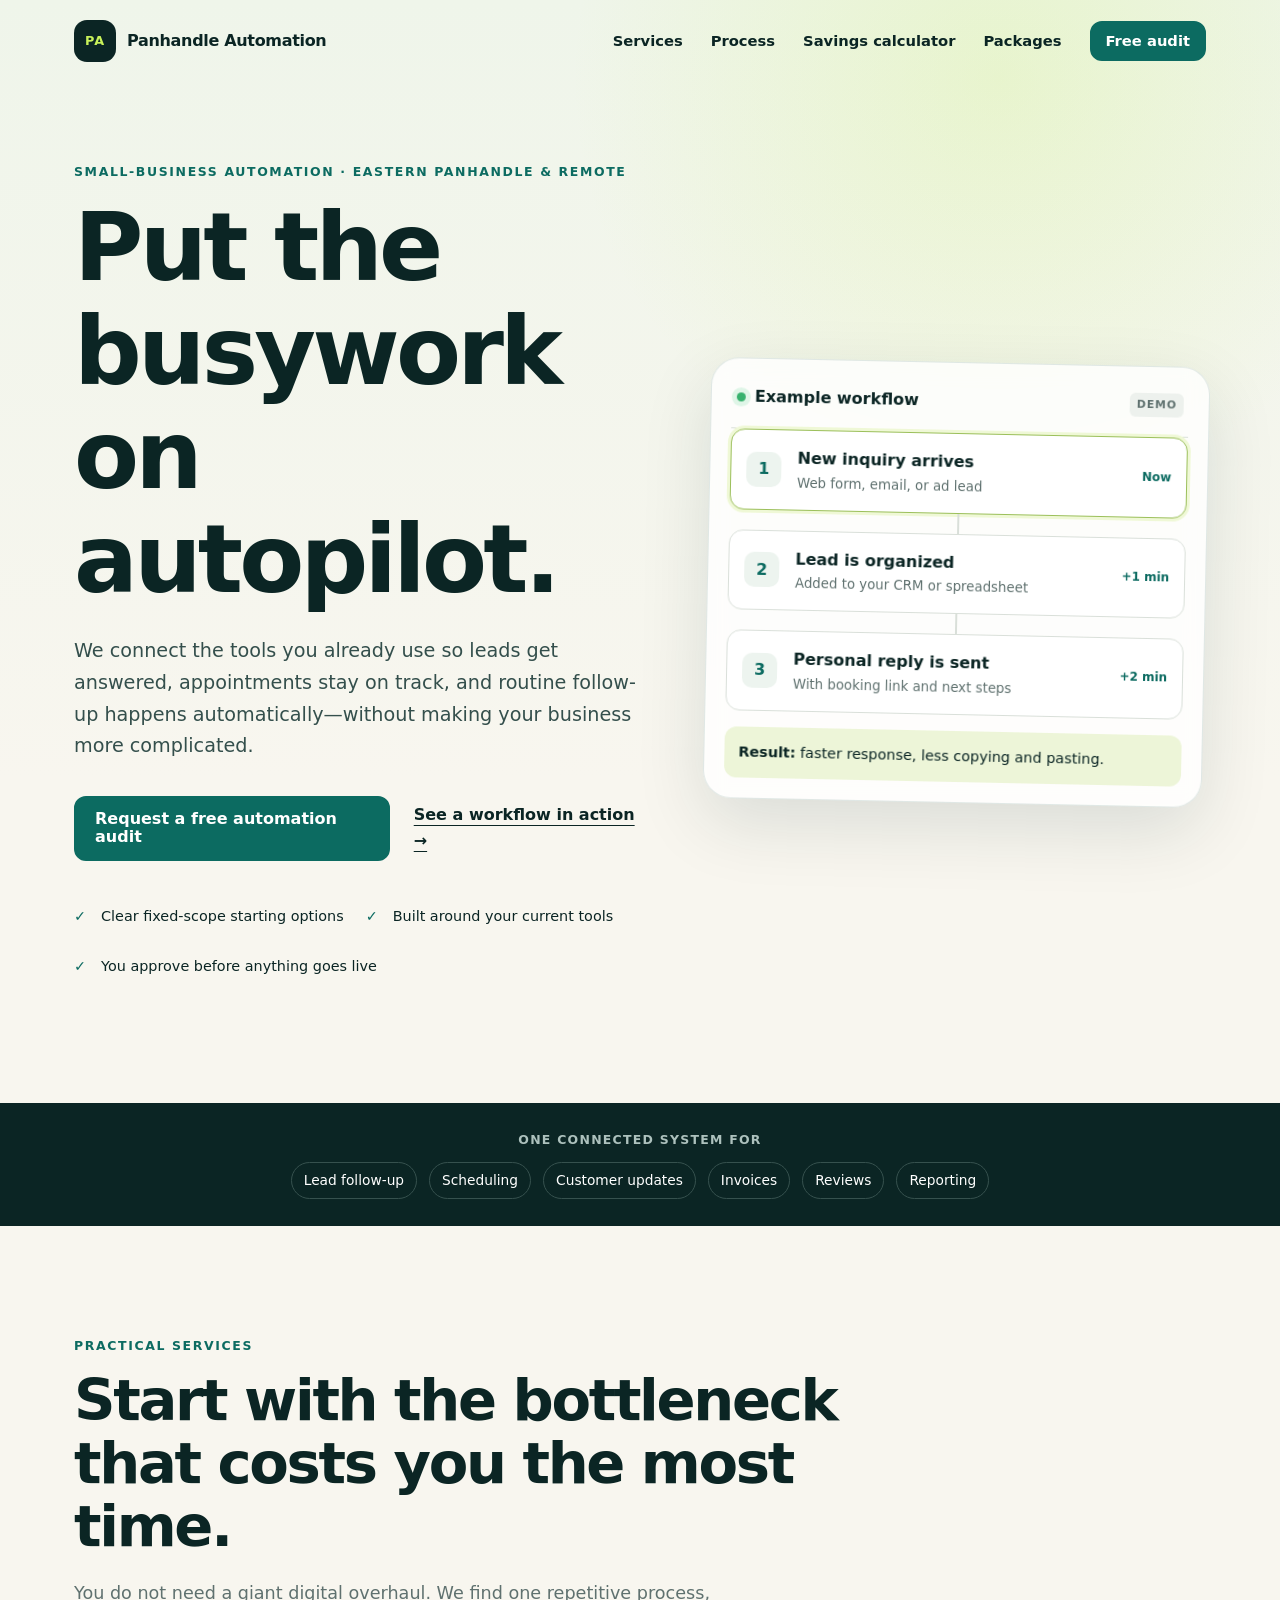
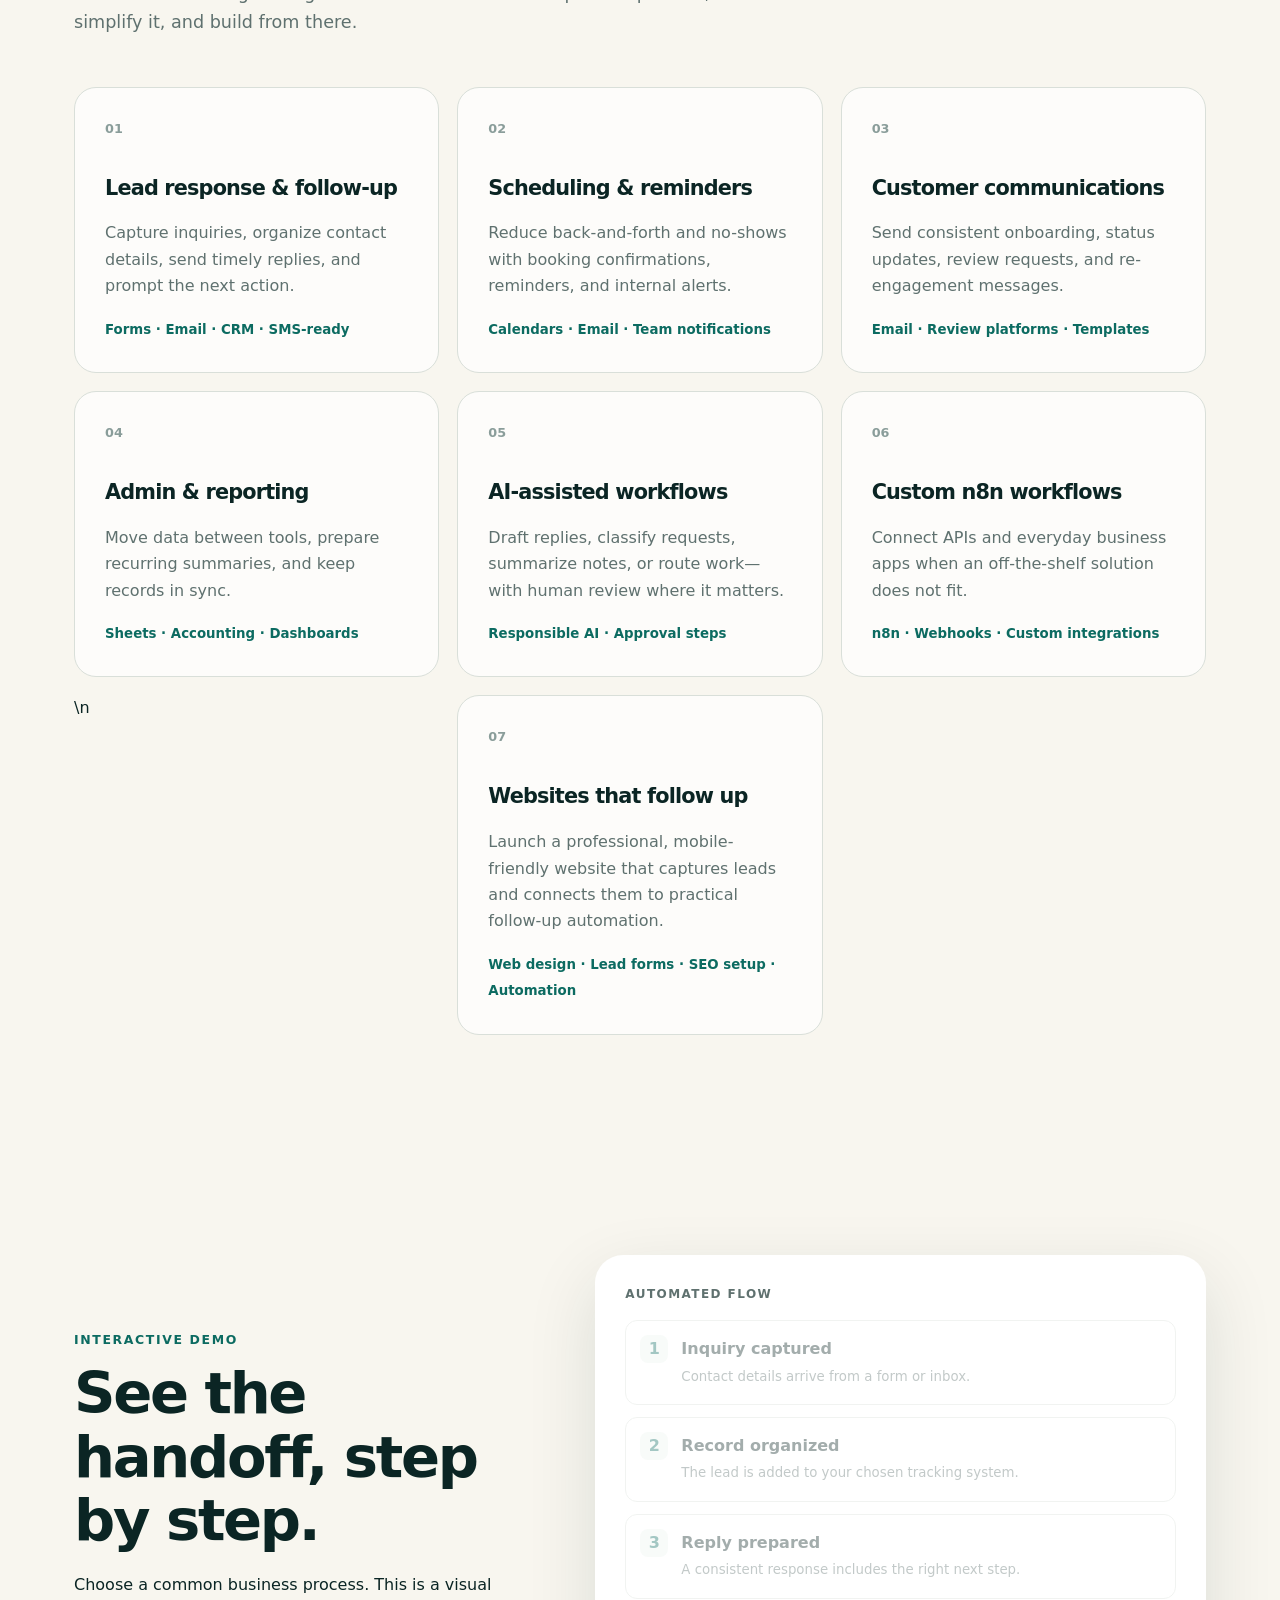
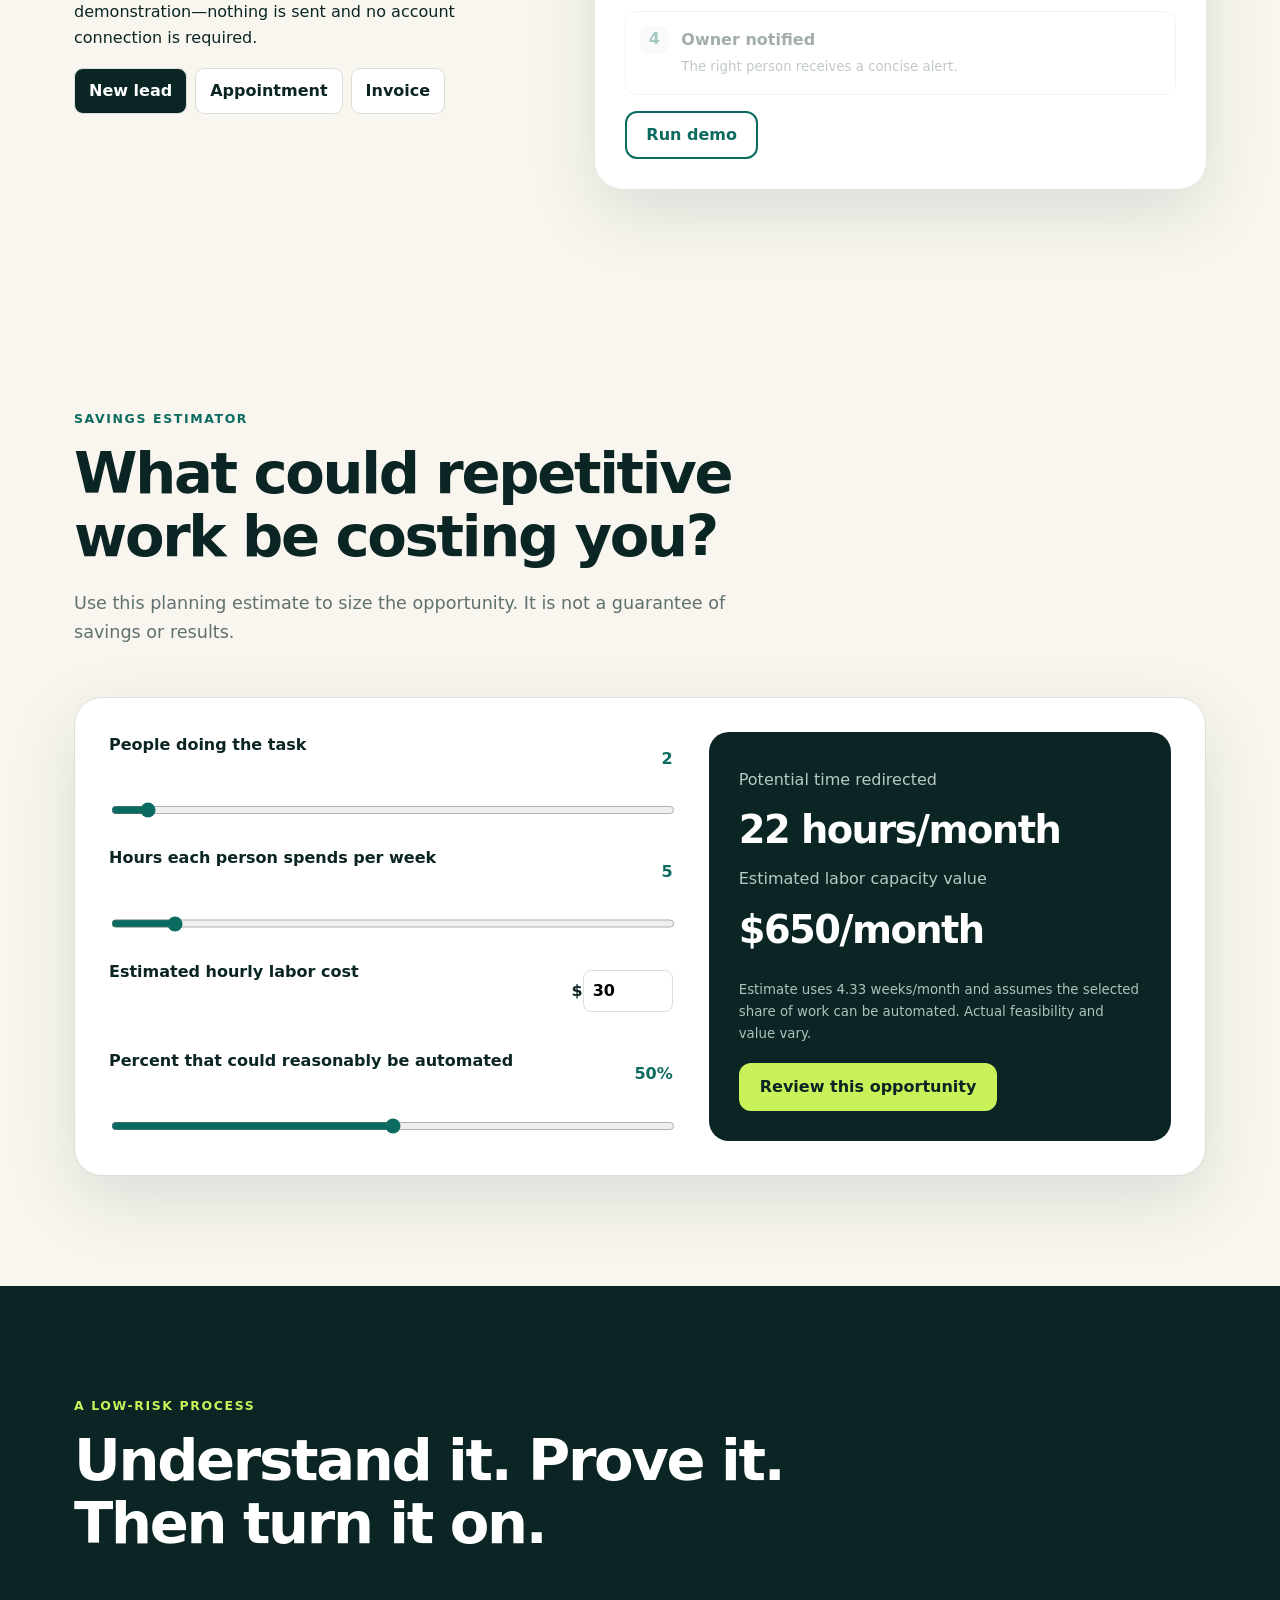
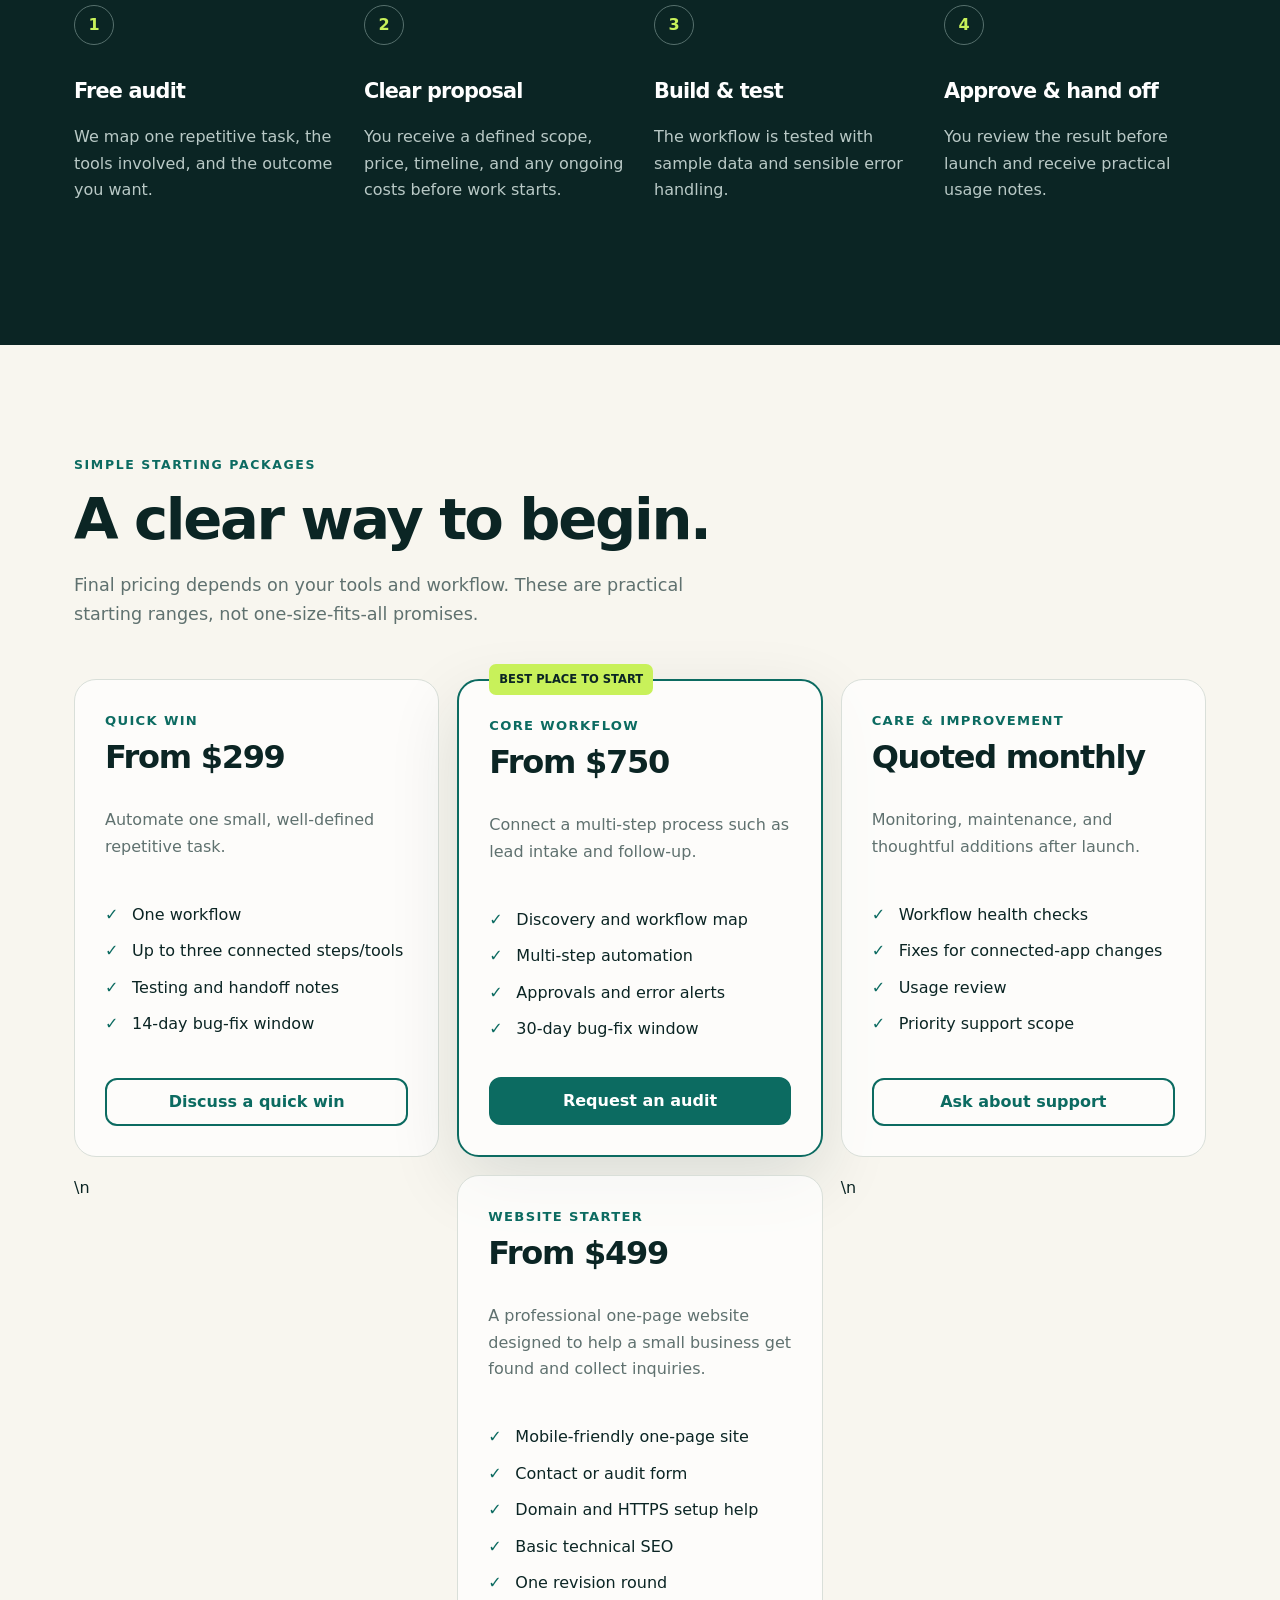
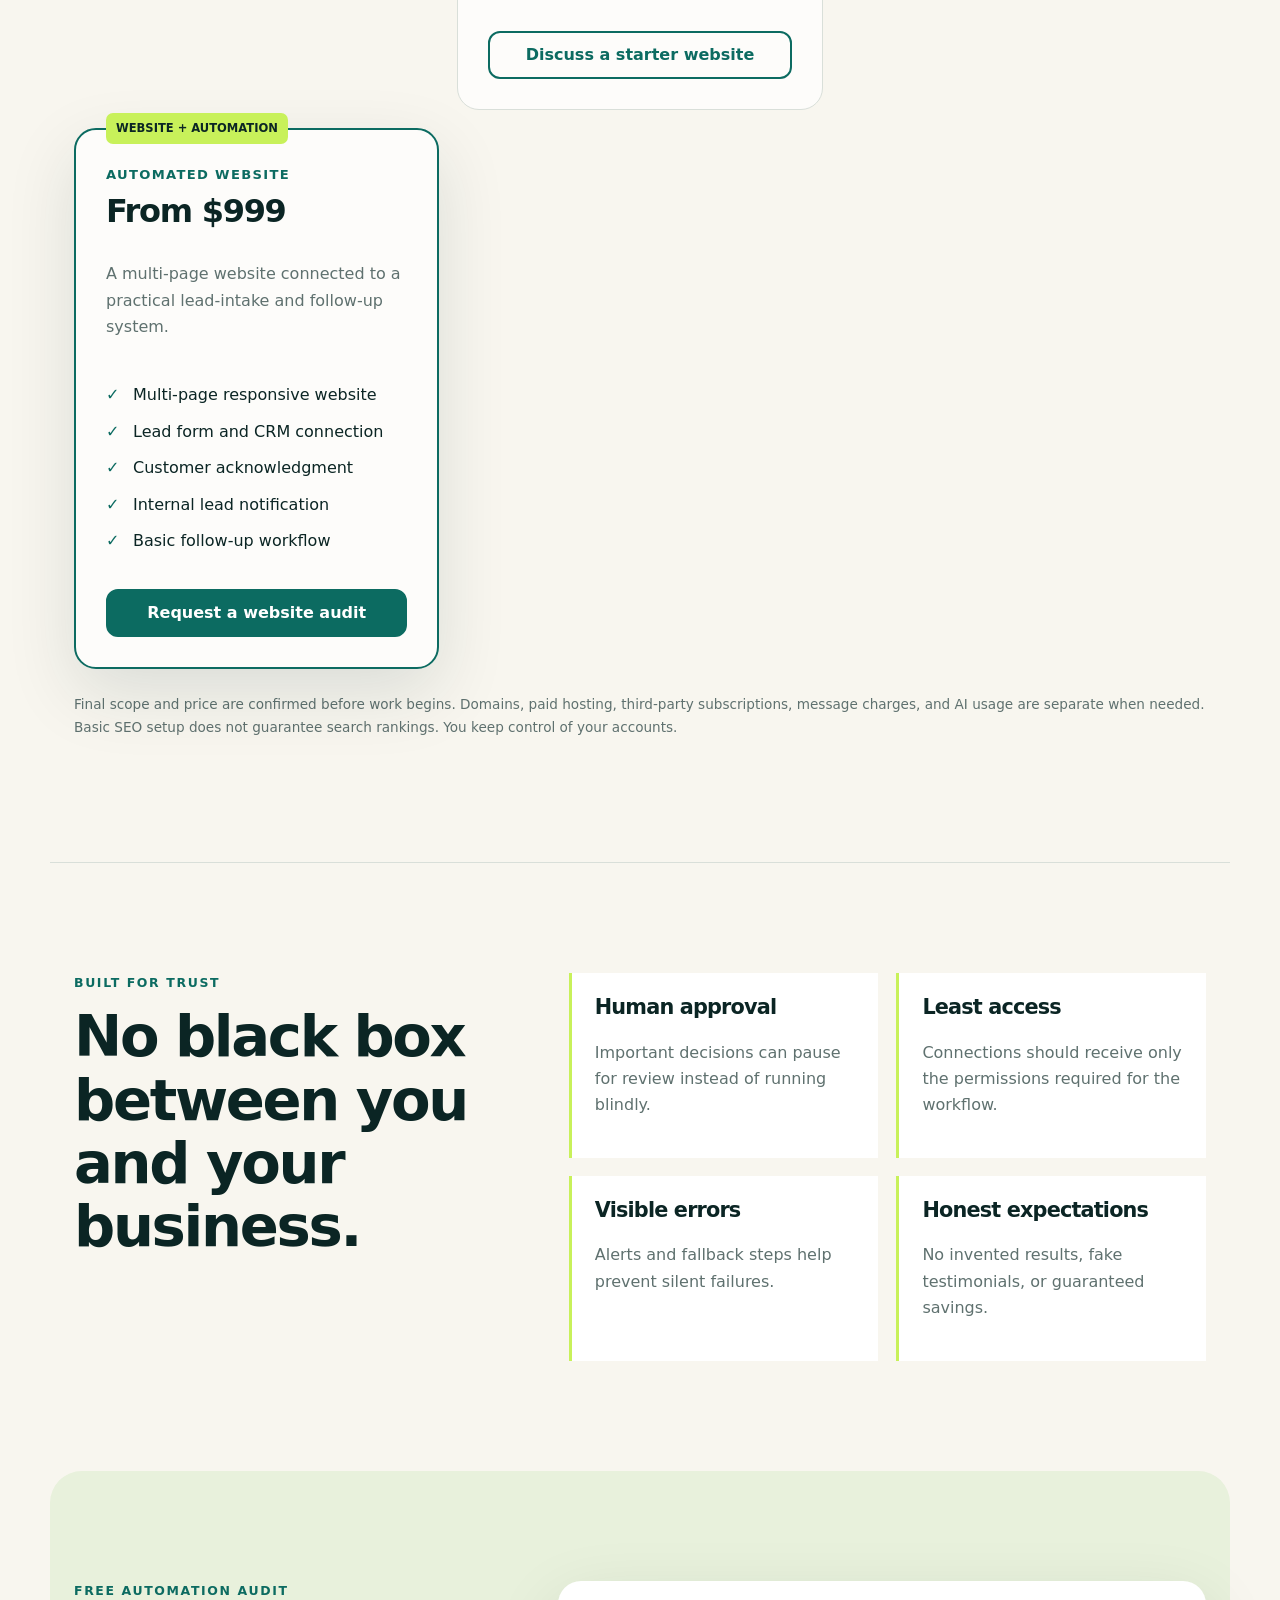
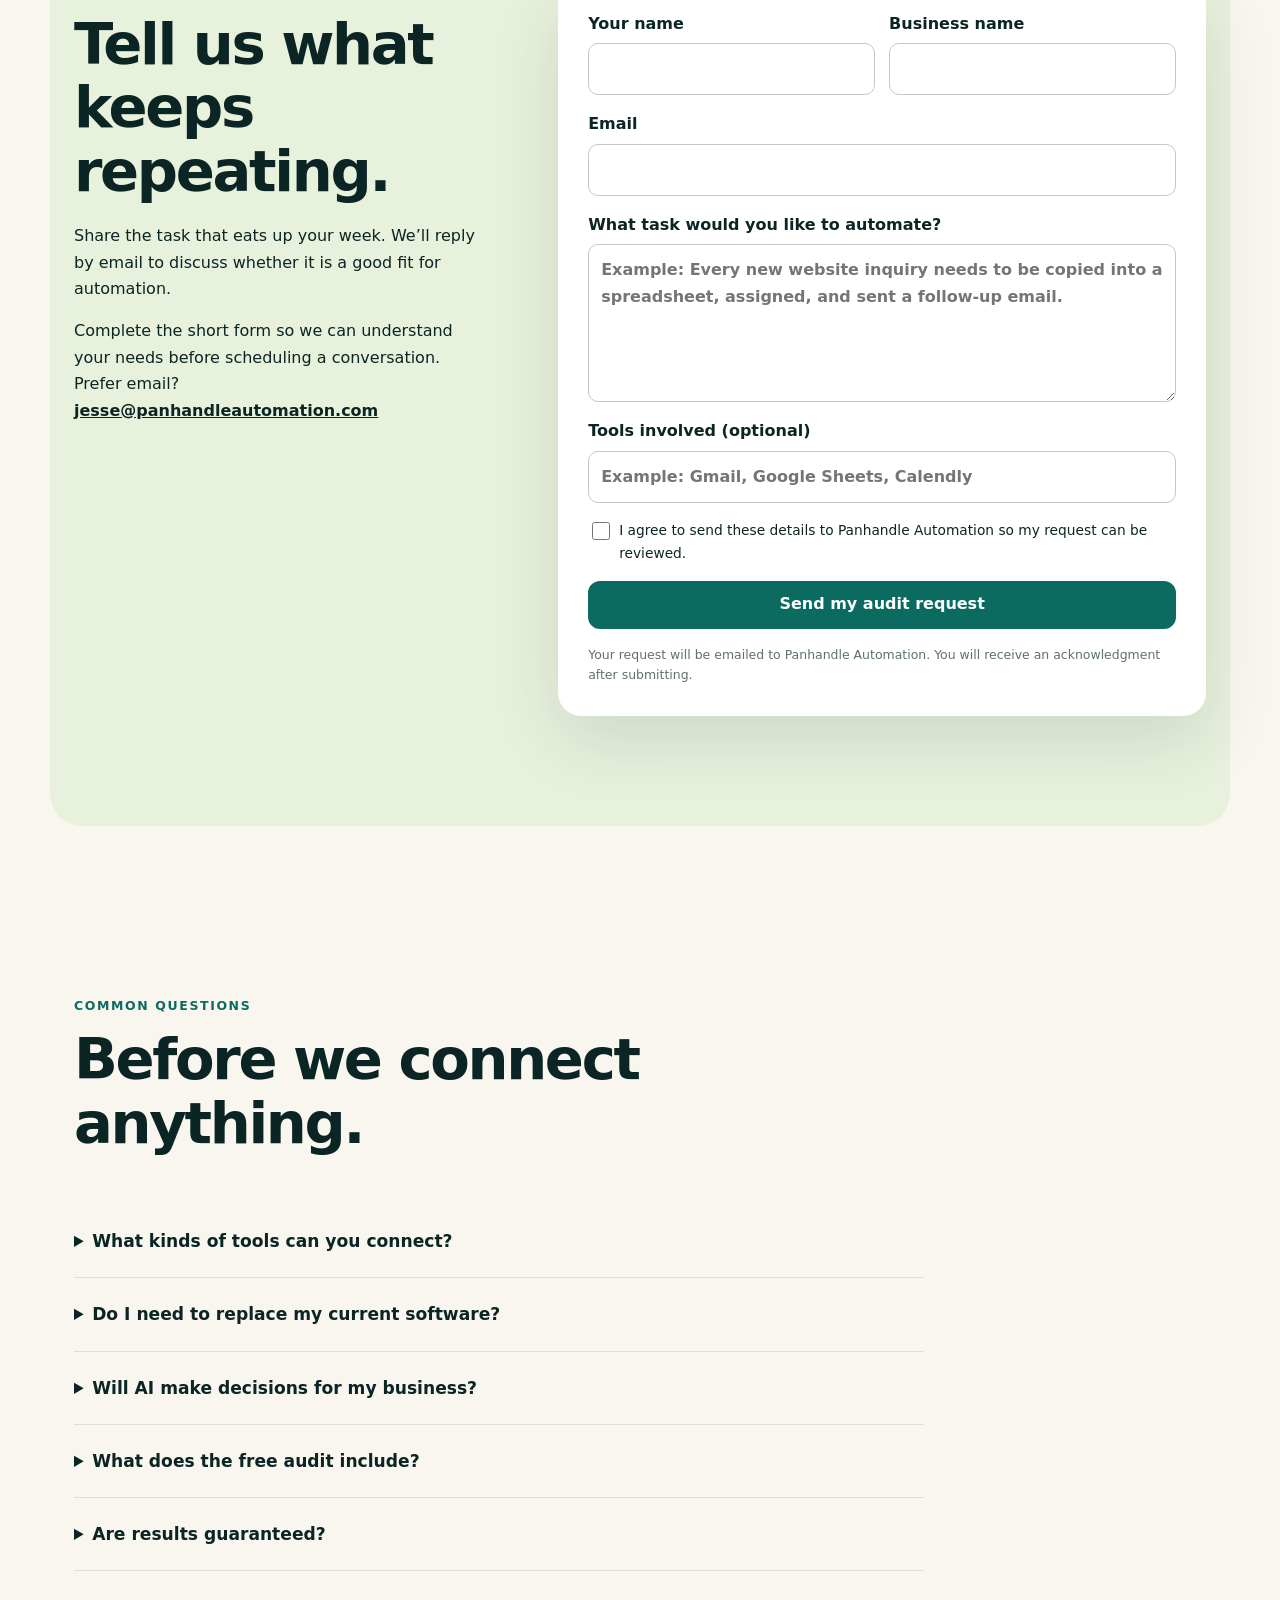
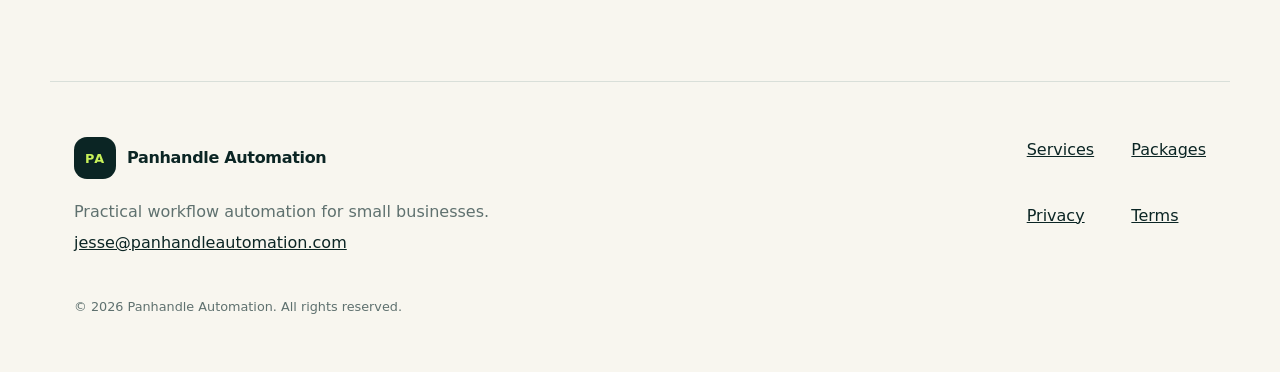
==== commit 6f1b5b19: "Add website design and automated website services Updated service card and pricing card content for " ====
--- a/index.html
+++ b/index.html
@@ -78,7 +78,7 @@
         <article class="service-card"><span class="number">03</span><h3>Customer communications</h3><p>Send consistent onboarding, status updates, review requests, and re-engagement messages.</p><small>Email · Review platforms · Templates</small></article>
         <article class="service-card"><span class="number">04</span><h3>Admin & reporting</h3><p>Move data between tools, prepare recurring summaries, and keep records in sync.</p><small>Sheets · Accounting · Dashboards</small></article>
         <article class="service-card"><span class="number">05</span><h3>AI-assisted workflows</h3><p>Draft replies, classify requests, summarize notes, or route work—with human review where it matters.</p><small>Responsible AI · Approval steps</small></article>
-        <article class="service-card"><span class="number">06</span><h3>Custom n8n workflows</h3><p>Connect APIs and everyday business apps when an off-the-shelf solution does not fit.</p><small>n8n · Webhooks · Custom integrations</small></article>
+        <article class="service-card"><span class="number">06</span><h3>Custom n8n workflows</h3><p>Connect APIs and everyday business apps when an off-the-shelf solution does not fit.</p><small>n8n · Webhooks · Custom integrations</small></article>\n        <article class="service-card"><span class="number">07</span><h3>Websites that follow up</h3><p>Launch a professional, mobile-friendly website that captures leads and connects them to practical follow-up automation.</p><small>Web design · Lead forms · SEO setup · Automation</small></article>
       </div>
     </section>
 
@@ -146,9 +146,9 @@
       <div class="card-grid pricing-grid">
         <article class="price-card"><p class="plan">Quick Win</p><h3>From $299</h3><p>Automate one small, well-defined repetitive task.</p><ul class="check-list"><li>One workflow</li><li>Up to three connected steps/tools</li><li>Testing and handoff notes</li><li>14-day bug-fix window</li></ul><a class="button button-secondary" href="#audit">Discuss a quick win</a></article>
         <article class="price-card featured"><p class="badge">Best place to start</p><p class="plan">Core Workflow</p><h3>From $750</h3><p>Connect a multi-step process such as lead intake and follow-up.</p><ul class="check-list"><li>Discovery and workflow map</li><li>Multi-step automation</li><li>Approvals and error alerts</li><li>30-day bug-fix window</li></ul><a class="button" href="#audit">Request an audit</a></article>
-        <article class="price-card"><p class="plan">Care & Improvement</p><h3>Quoted monthly</h3><p>Monitoring, maintenance, and thoughtful additions after launch.</p><ul class="check-list"><li>Workflow health checks</li><li>Fixes for connected-app changes</li><li>Usage review</li><li>Priority support scope</li></ul><a class="button button-secondary" href="#audit">Ask about support</a></article>
-      </div>
-      <p class="fine-print">Third-party subscriptions, message charges, or AI usage are quoted separately when needed. You keep control of your accounts.</p>
+        <article class="price-card"><p class="plan">Care & Improvement</p><h3>Quoted monthly</h3><p>Monitoring, maintenance, and thoughtful additions after launch.</p><ul class="check-list"><li>Workflow health checks</li><li>Fixes for connected-app changes</li><li>Usage review</li><li>Priority support scope</li></ul><a class="button button-secondary" href="#audit">Ask about support</a></article>\n        <article class="price-card"><p class="plan">Website Starter</p><h3>From $499</h3><p>A professional one-page website designed to help a small business get found and collect inquiries.</p><ul class="check-list"><li>Mobile-friendly one-page site</li><li>Contact or audit form</li><li>Domain and HTTPS setup help</li><li>Basic technical SEO</li><li>One revision round</li></ul><a class="button button-secondary" href="#audit">Discuss a starter website</a></article>\n        <article class="price-card featured"><p class="badge">Website + automation</p><p class="plan">Automated Website</p><h3>From $999</h3><p>A multi-page website connected to a practical lead-intake and follow-up system.</p><ul class="check-list"><li>Multi-page responsive website</li><li>Lead form and CRM connection</li><li>Customer acknowledgment</li><li>Internal lead notification</li><li>Basic follow-up workflow</li></ul><a class="button" href="#audit">Request a website audit</a></article>
+      </div>
+      <p class="fine-print">Final scope and price are confirmed before work begins. Domains, paid hosting, third-party subscriptions, message charges, and AI usage are separate when needed. Basic SEO setup does not guarantee search rankings. You keep control of your accounts.</p>
     </section>
 
     <section class="section trust-section">
@@ -203,8 +203,9 @@
     <div class="footer-links"><a href="#services">Services</a><a href="#packages">Packages</a><a href="privacy.html">Privacy</a><a href="terms.html">Terms</a></div>
     <p class="copyright">© <span id="year"></span> Panhandle Automation. All rights reserved.</p>
   </footer>
-  <script src="script.js?v=20260722-2" defer></script>
+  <script src="script.js?v=20260722-3" defer></script>
 </body>
 </html>
 
 
+
